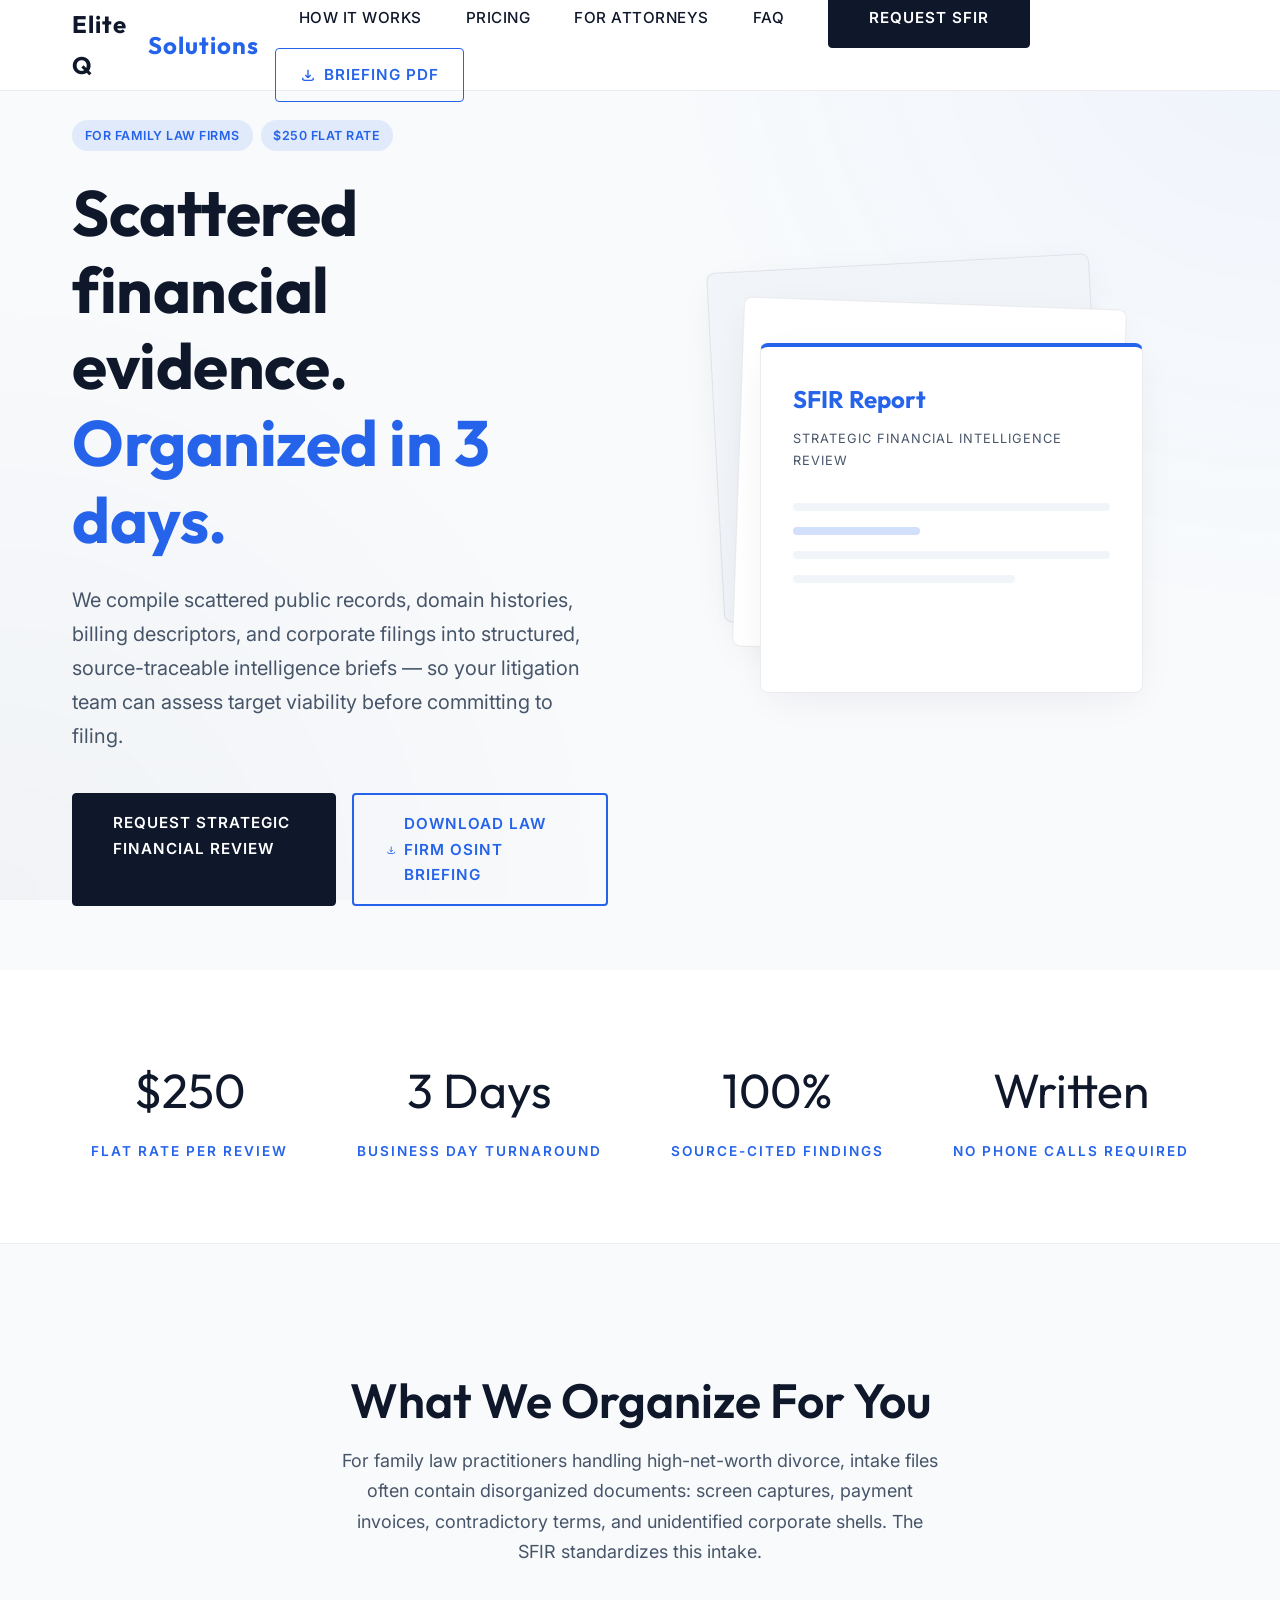
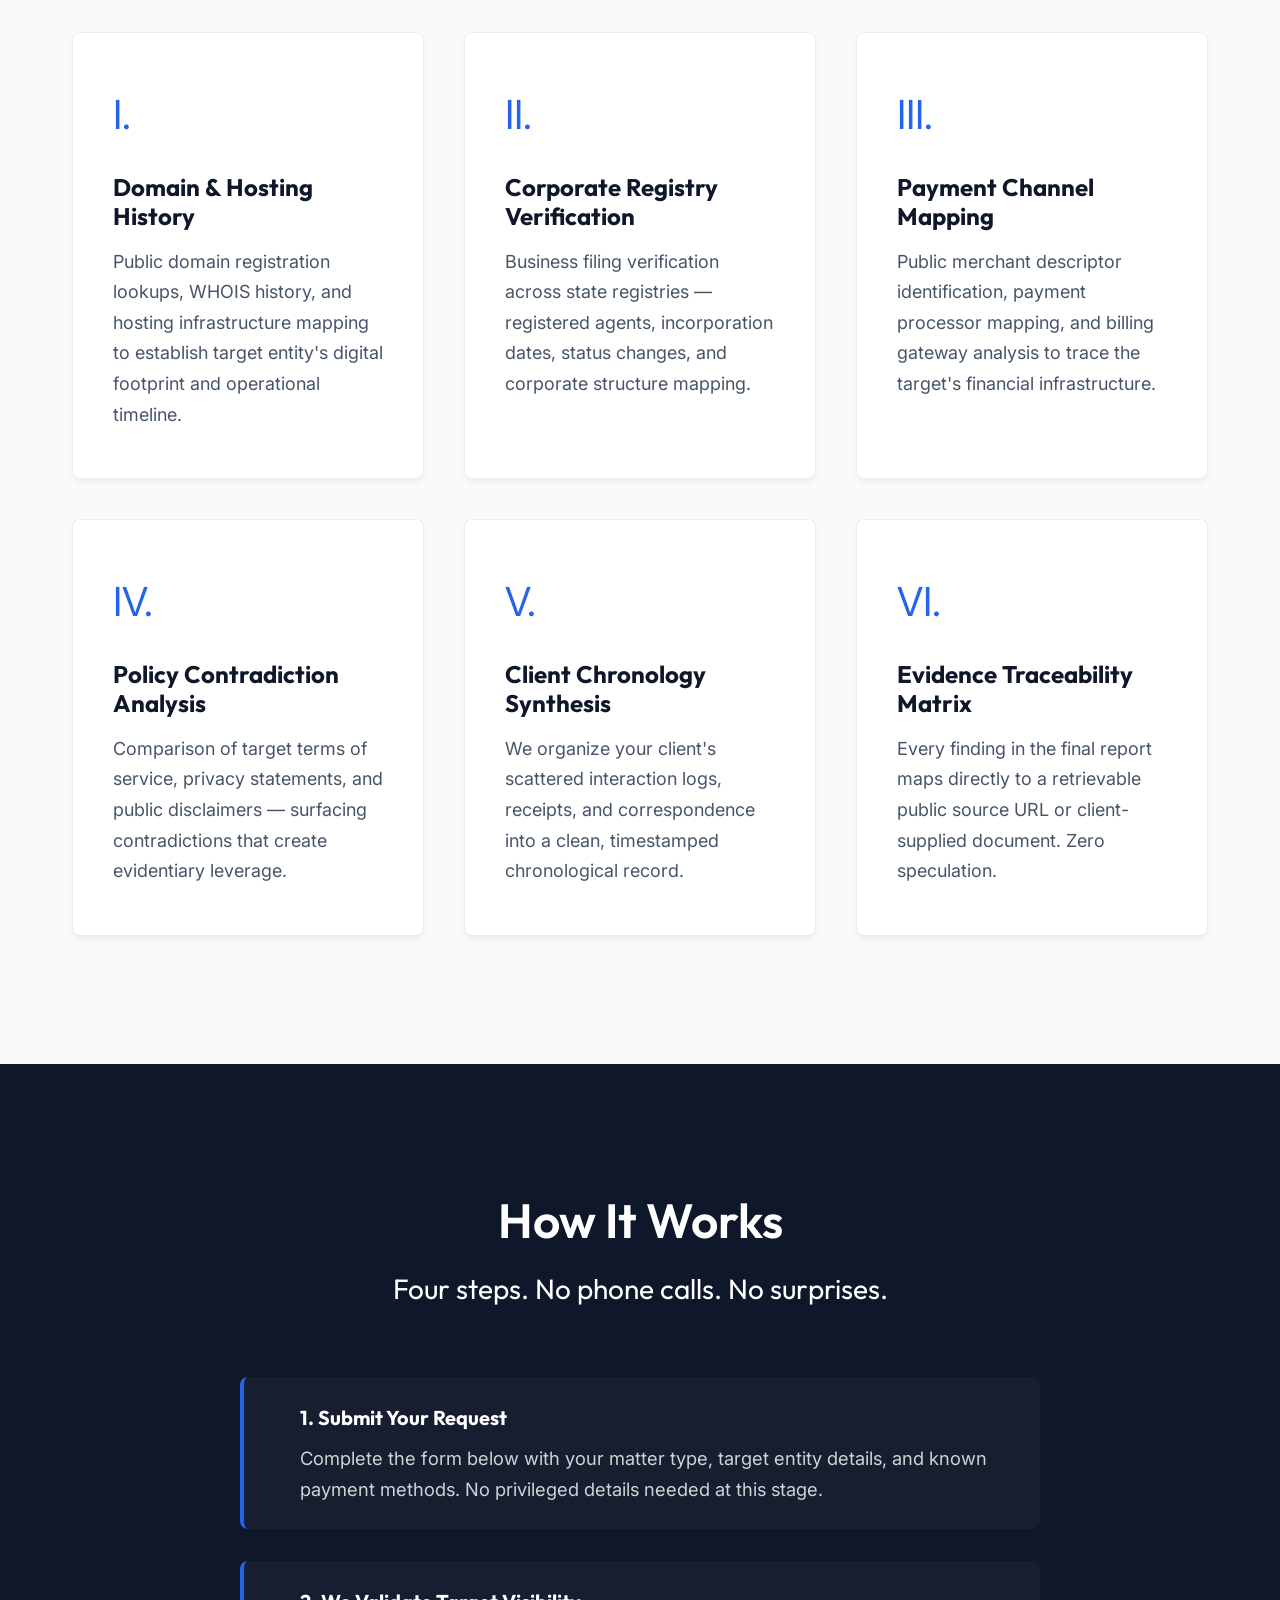
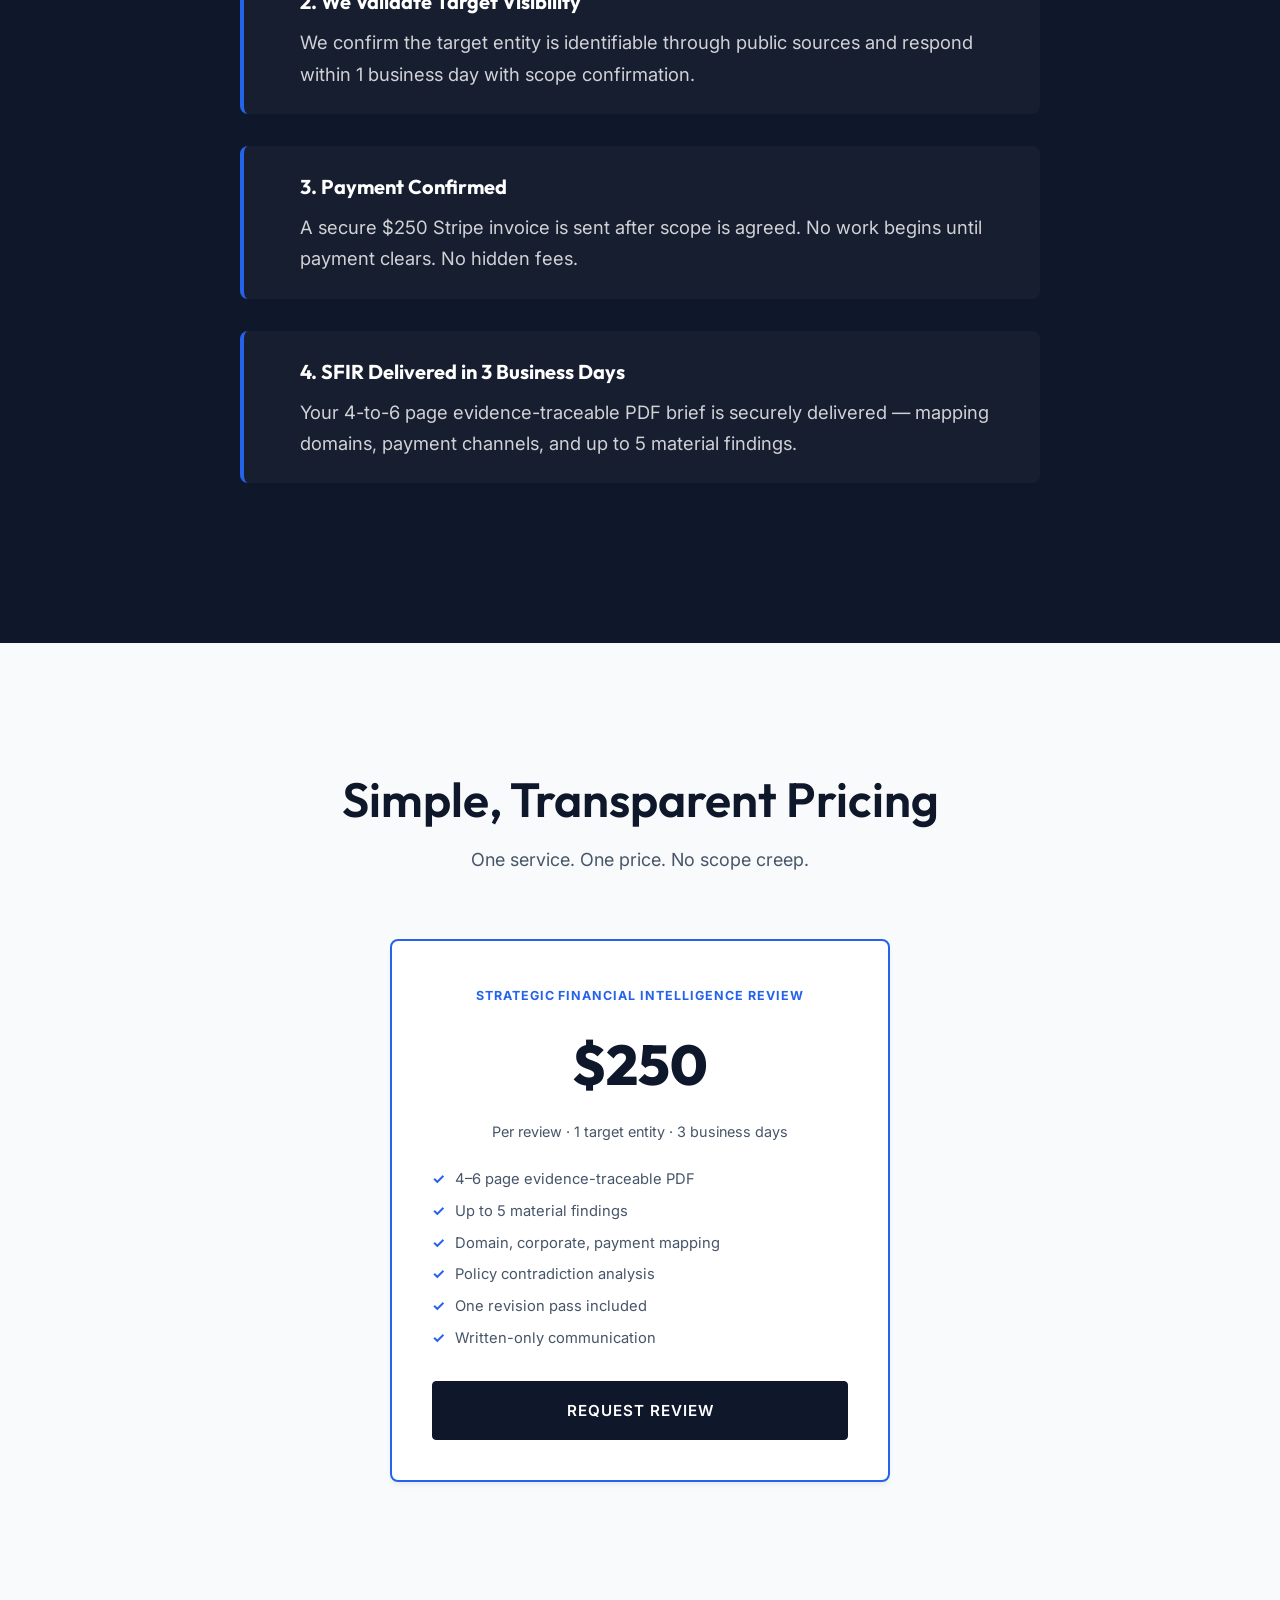
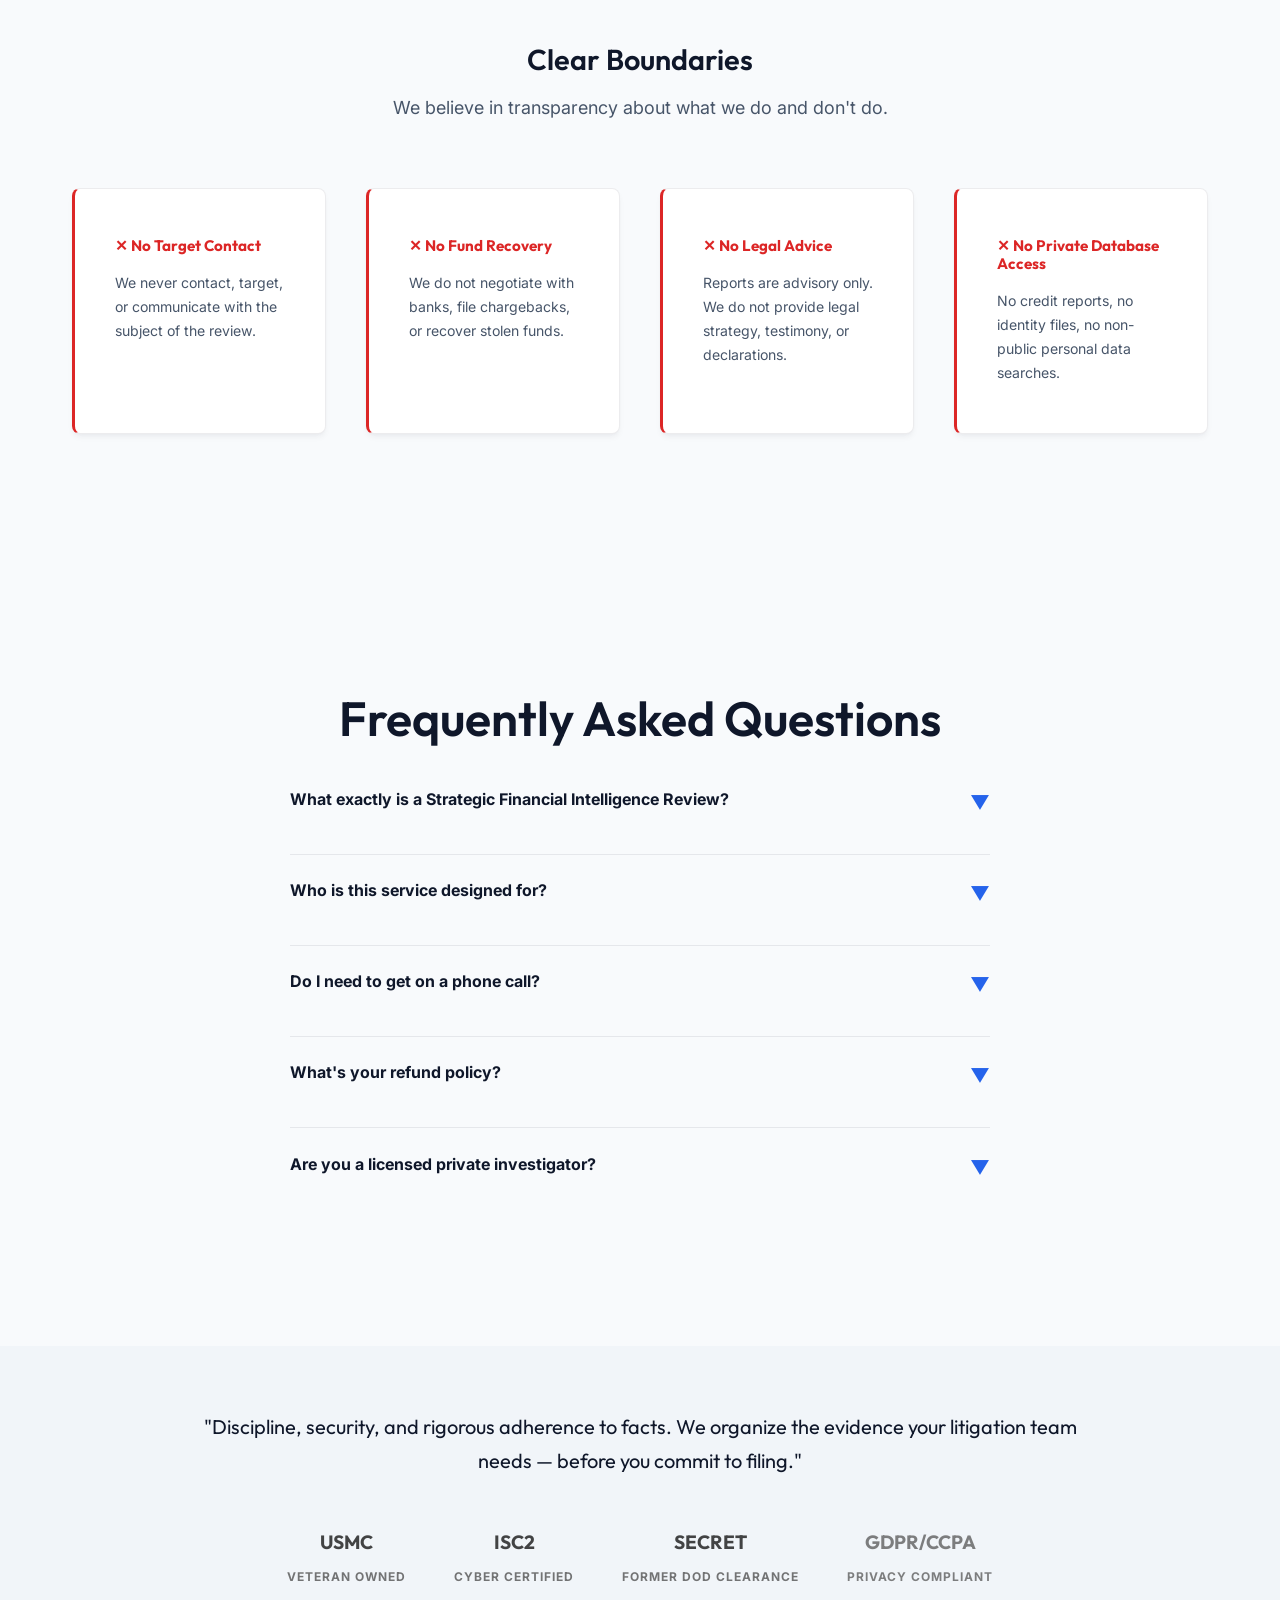
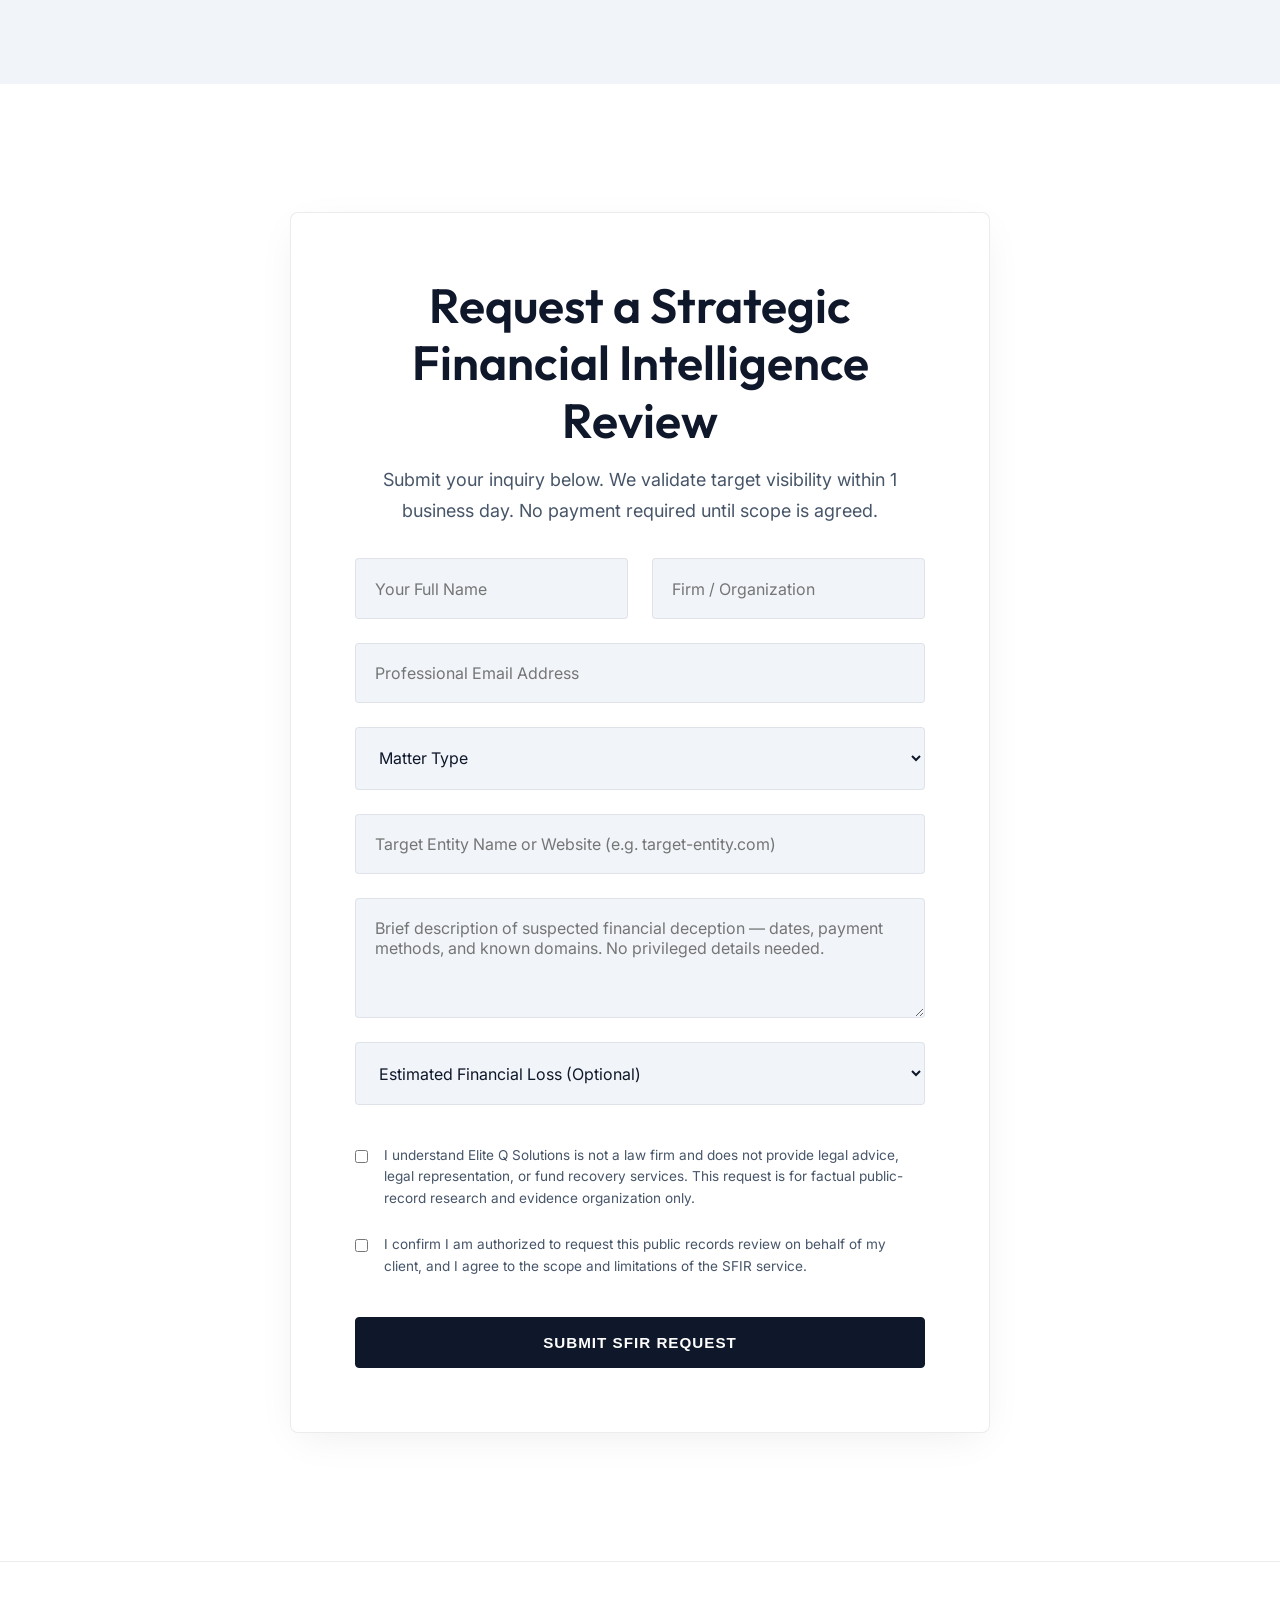
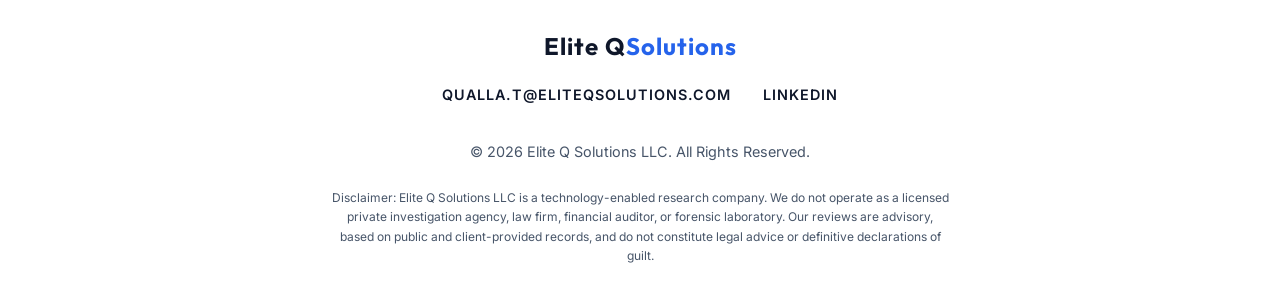
==== index.html @ 70a2f3da "Restore HTML content, embed Briefing CTAs, and update emails to qualla.t@eliteqsolutions.com" ====
<!DOCTYPE html>
<html lang="en">
<head>
    <meta charset="UTF-8">
    <meta name="viewport" content="width=device-width, initial-scale=1.0">
    <title>Elite Q Solutions | Pre-Litigation Hidden Asset & Financial Evidence Mapping</title>
    <meta name="description" content="Elite Q compiles scattered public records, domain history, billing descriptors, and representation contradictions into structured, source-traceable intelligence briefs for boutique family law firms. $250 flat rate. 3 business days.">
    
    <!-- Open Graph -->
    <meta property="og:type" content="website">
    <meta property="og:url" content="https://eliteqsolutions.com/">
    <meta property="og:title" content="Elite Q Solutions | Pre-Litigation OSINT for High-Net-Worth Divorce">
    <meta property="og:description" content="Pre-litigation open-source intelligence (OSINT) to family law firms to map digital footprints, domain networks, and public financial indicators before discovery.">
    <meta property="og:image" content="https://eliteqsolutions.com/images/EliteLogo.jpg">
    
    <link rel="preconnect" href="https://fonts.googleapis.com">
    <link href="https://fonts.googleapis.com/css2?family=Inter:wght@300;400;500;600;700&family=Outfit:wght@400;500;600;700;800&display=swap" rel="stylesheet">
    <link rel="stylesheet" href="styles.css">
</head>
<body>
    <header class="glass-nav">
        <div class="container nav-content">
            <a href="#" class="logo">
                Elite Q <span>Solutions</span>
            </a>
            <nav>
                <a href="#services">How It Works</a>
                <a href="#pricing">Pricing</a>
                <a href="attorneys.html">For Attorneys</a>
                <a href="#faq">FAQ</a>
                <a href="#contact" class="btn-primary" style="margin-left: 2.5rem;">Request SFIR</a>
                <a href="Family_Law_OSINT_Briefing.html" target="_blank" class="btn-secondary" style="margin-left: 1rem; border: 1px solid var(--accent-primary); color: var(--accent-primary); padding: 0.8rem 1.5rem; display: inline-flex; align-items: center; gap: 0.5rem;">
                    <svg width="16" height="16" fill="none" stroke="currentColor" stroke-width="2" viewBox="0 0 24 24"><path d="M4 16v1a3 3 0 003 3h10a3 3 0 003-3v-1m-4-4l-4 4m0 0l-4-4m4 4V4"></path></svg>
                    Briefing PDF
                </a>
            </nav>
        </div>
    </header>

    <main>
        <!-- Hero Section -->
        <section class="hero container">
            <div class="hero-text">
                <div style="display:flex;gap:0.5rem;margin-bottom:1.5rem;flex-wrap:wrap;">
                    <span style="background:rgba(37,99,235,0.1);color:var(--accent-primary);padding:0.3rem 0.8rem;border-radius:999px;font-size:0.78rem;font-weight:600;letter-spacing:0.04em;text-transform:uppercase;">For Family Law Firms</span>
                    <span style="background:rgba(37,99,235,0.1);color:var(--accent-primary);padding:0.3rem 0.8rem;border-radius:999px;font-size:0.78rem;font-weight:600;letter-spacing:0.04em;text-transform:uppercase;">$250 Flat Rate</span>
                </div>
                <h1>Scattered financial evidence.<br><span class="highlight">Organized in 3 days.</span></h1>
                <p>We compile scattered public records, domain histories, billing descriptors, and corporate filings into structured, source-traceable intelligence briefs — so your litigation team can assess target viability before committing to filing.</p>
                <div class="hero-actions">
                    <a href="#contact" class="btn-primary">Request Strategic Financial Review</a>
                    <a href="Family_Law_OSINT_Briefing.html" target="_blank" class="btn-secondary" style="border: 2px solid var(--accent-primary); color: var(--accent-primary); display: flex; align-items: center; justify-content: center; gap: 0.5rem; text-decoration: none; padding: 1rem 2rem; border-radius: 4px; font-weight: 600; transition: all 0.2s ease;">
                        <svg width="20" height="20" fill="none" stroke="currentColor" stroke-width="2" viewBox="0 0 24 24"><path d="M4 16v1a3 3 0 003 3h10a3 3 0 003-3v-1m-4-4l-4 4m0 0l-4-4m4 4V4"></path></svg>
                        Download Law Firm OSINT Briefing
                    </a>
                </div>
            </div>
            <div class="hero-visual">
                <div class="doc-stack">
                    <div class="doc-card doc-card-1"></div>
                    <div class="doc-card doc-card-2"></div>
                    <div class="doc-card doc-card-3">
                        <div style="margin-bottom: 2rem;">
                            <span style="font-family: var(--font-heading); font-size: 1.5rem; color: var(--accent-primary); font-weight: 700;">SFIR Report</span>
                            <span style="display: block; font-size: 0.8rem; color: var(--text-muted); text-transform: uppercase; letter-spacing: 1px; margin-top: 0.5rem;">Strategic Financial Intelligence Review</span>
                        </div>
                        <div class="doc-line"></div>
                        <div class="doc-line accent"></div>
                        <div class="doc-line"></div>
                        <div class="doc-line" style="width: 70%;"></div>
                    </div>
                </div>
            </div>
        </section>

        <!-- Stats Bar -->
        <section class="stats-bar">
            <div class="container stats-grid">
                <div class="stat-item">
                    <span class="stat-number">$250</span>
                    <span class="stat-label">Flat Rate Per Review</span>
                </div>
                <div class="stat-item">
                    <span class="stat-number">3 Days</span>
                    <span class="stat-label">Business Day Turnaround</span>
                </div>
                <div class="stat-item">
                    <span class="stat-number">100%</span>
                    <span class="stat-label">Source-Cited Findings</span>
                </div>
                <div class="stat-item">
                    <span class="stat-number">Written</span>
                    <span class="stat-label">No Phone Calls Required</span>
                </div>
            </div>
        </section>

        <!-- How It Works -->
        <section id="services" class="services container">
            <h2 class="section-title">What We Organize For You</h2>
            <p class="section-subtitle">For family law practitioners handling high-net-worth divorce, intake files often contain disorganized documents: screen captures, payment invoices, contradictory terms, and unidentified corporate shells. The SFIR standardizes this intake.</p>
            <div class="grid">
                <div class="service-card">
                    <div class="icon">I.</div>
                    <h3>Domain & Hosting History</h3>
                    <p>Public domain registration lookups, WHOIS history, and hosting infrastructure mapping to establish target entity's digital footprint and operational timeline.</p>
                </div>
                <div class="service-card">
                    <div class="icon">II.</div>
                    <h3>Corporate Registry Verification</h3>
                    <p>Business filing verification across state registries — registered agents, incorporation dates, status changes, and corporate structure mapping.</p>
                </div>
                <div class="service-card">
                    <div class="icon">III.</div>
                    <h3>Payment Channel Mapping</h3>
                    <p>Public merchant descriptor identification, payment processor mapping, and billing gateway analysis to trace the target's financial infrastructure.</p>
                </div>
                <div class="service-card">
                    <div class="icon">IV.</div>
                    <h3>Policy Contradiction Analysis</h3>
                    <p>Comparison of target terms of service, privacy statements, and public disclaimers — surfacing contradictions that create evidentiary leverage.</p>
                </div>
                <div class="service-card">
                    <div class="icon">V.</div>
                    <h3>Client Chronology Synthesis</h3>
                    <p>We organize your client's scattered interaction logs, receipts, and correspondence into a clean, timestamped chronological record.</p>
                </div>
                <div class="service-card">
                    <div class="icon">VI.</div>
                    <h3>Evidence Traceability Matrix</h3>
                    <p>Every finding in the final report maps directly to a retrievable public source URL or client-supplied document. Zero speculation.</p>
                </div>
            </div>
        </section>

        <!-- The Standard -->
        <section id="methodology" class="methodology">
            <div class="container">
                <h2 class="section-title">How It Works</h2>
                <div class="methodology-content">
                    <p class="large-text">Four steps. No phone calls. No surprises.</p>
                    <ul class="truth-list">
                        <li><strong>1. Submit Your Request</strong> Complete the form below with your matter type, target entity details, and known payment methods. No privileged details needed at this stage.</li>
                        <li><strong>2. We Validate Target Visibility</strong> We confirm the target entity is identifiable through public sources and respond within 1 business day with scope confirmation.</li>
                        <li><strong>3. Payment Confirmed</strong> A secure $250 Stripe invoice is sent after scope is agreed. No work begins until payment clears. No hidden fees.</li>
                        <li><strong>4. SFIR Delivered in 3 Business Days</strong> Your 4-to-6 page evidence-traceable PDF brief is securely delivered — mapping domains, payment channels, and up to 5 material findings.</li>
                    </ul>
                </div>
            </div>
        </section>

        <!-- Pricing -->
        <section id="pricing" class="services container">
            <h2 class="section-title">Simple, Transparent Pricing</h2>
            <p class="section-subtitle">One service. One price. No scope creep.</p>
            <div style="max-width:500px;margin:2rem auto 0;">
                <div class="service-card" style="padding:2.5rem;text-align:center;border:2px solid var(--accent-primary);">
                    <span style="font-size:0.78rem;font-weight:700;color:var(--accent-primary);text-transform:uppercase;letter-spacing:0.08em;">Strategic Financial Intelligence Review</span>
                    <div style="font-size:3.5rem;font-weight:800;color:var(--accent-secondary);margin:0.5rem 0;font-family:var(--font-heading);">$250</div>
                    <p style="font-size:0.9rem;color:var(--text-muted);margin-bottom:1.5rem;">Per review · 1 target entity · 3 business days</p>
                    <ul style="list-style:none;padding:0;text-align:left;margin-bottom:2rem;">
                        <li style="display:flex;gap:0.6rem;font-size:0.92rem;color:var(--text-muted);margin-bottom:0.6rem;line-height:1.5;"><span style="color:var(--accent-primary);font-weight:700;flex-shrink:0;">✓</span> 4–6 page evidence-traceable PDF</li>
                        <li style="display:flex;gap:0.6rem;font-size:0.92rem;color:var(--text-muted);margin-bottom:0.6rem;line-height:1.5;"><span style="color:var(--accent-primary);font-weight:700;flex-shrink:0;">✓</span> Up to 5 material findings</li>
                        <li style="display:flex;gap:0.6rem;font-size:0.92rem;color:var(--text-muted);margin-bottom:0.6rem;line-height:1.5;"><span style="color:var(--accent-primary);font-weight:700;flex-shrink:0;">✓</span> Domain, corporate, payment mapping</li>
                        <li style="display:flex;gap:0.6rem;font-size:0.92rem;color:var(--text-muted);margin-bottom:0.6rem;line-height:1.5;"><span style="color:var(--accent-primary);font-weight:700;flex-shrink:0;">✓</span> Policy contradiction analysis</li>
                        <li style="display:flex;gap:0.6rem;font-size:0.92rem;color:var(--text-muted);margin-bottom:0.6rem;line-height:1.5;"><span style="color:var(--accent-primary);font-weight:700;flex-shrink:0;">✓</span> One revision pass included</li>
                        <li style="display:flex;gap:0.6rem;font-size:0.92rem;color:var(--text-muted);margin-bottom:0.6rem;line-height:1.5;"><span style="color:var(--accent-primary);font-weight:700;flex-shrink:0;">✓</span> Written-only communication</li>
                    </ul>
                    <a href="#contact" class="btn-primary" style="display:block;text-align:center;">Request Review</a>
                </div>
            </div>
        </section>

        <!-- What We Don't Do -->
        <section class="services container" style="padding-top:2rem;">
            <h2 class="section-title" style="font-size:1.8rem;">Clear Boundaries</h2>
            <p class="section-subtitle">We believe in transparency about what we do and don't do.</p>
            <div class="grid" style="grid-template-columns: repeat(auto-fit, minmax(250px, 1fr));">
                <div class="service-card" style="border-left:3px solid var(--alert-red);">
                    <h3 style="color:var(--alert-red);font-size:0.95rem;">✕ No Target Contact</h3>
                    <p style="font-size:0.88rem;">We never contact, target, or communicate with the subject of the review.</p>
                </div>
                <div class="service-card" style="border-left:3px solid var(--alert-red);">
                    <h3 style="color:var(--alert-red);font-size:0.95rem;">✕ No Fund Recovery</h3>
                    <p style="font-size:0.88rem;">We do not negotiate with banks, file chargebacks, or recover stolen funds.</p>
                </div>
                <div class="service-card" style="border-left:3px solid var(--alert-red);">
                    <h3 style="color:var(--alert-red);font-size:0.95rem;">✕ No Legal Advice</h3>
                    <p style="font-size:0.88rem;">Reports are advisory only. We do not provide legal strategy, testimony, or declarations.</p>
                </div>
                <div class="service-card" style="border-left:3px solid var(--alert-red);">
                    <h3 style="color:var(--alert-red);font-size:0.95rem;">✕ No Private Database Access</h3>
                    <p style="font-size:0.88rem;">No credit reports, no identity files, no non-public personal data searches.</p>
                </div>
            </div>
        </section>

        <!-- FAQ -->
        <section id="faq" class="services container">
            <h2 class="section-title">Frequently Asked Questions</h2>
            <div style="max-width:700px;margin:0 auto;">
                <div class="faq-list">
                    <div class="faq-item">
                        <div class="faq-q" onclick="this.parentElement.classList.toggle('open')">
                            <span>What exactly is a Strategic Financial Intelligence Review?</span>
                            <span class="arrow">▼</span>
                        </div>
                        <div class="faq-a">A rapid, flat-rate pre-litigation evidence mapping service. We organize scattered target websites, corporate registrations, billing descriptors, and policy contradictions into a clean, source-traceable PDF brief — helping your team assess whether deeper litigation or discovery is justified.</div>
                    </div>
                    <div class="faq-item">
                        <div class="faq-q" onclick="this.parentElement.classList.toggle('open')">
                            <span>Who is this service designed for?</span>
                            <span class="arrow">▼</span>
                        </div>
                        <div class="faq-a">Boutique and solo family law firms (1–20 attorneys) handling high-net-worth divorce, hidden asset discovery, and financial deception. If your firm does high-volume intake filtering on contested divorces, this service saves you significant research hours.</div>
                    </div>
                    <div class="faq-item">
                        <div class="faq-q" onclick="this.parentElement.classList.toggle('open')">
                            <span>Do I need to get on a phone call?</span>
                            <span class="arrow">▼</span>
                        </div>
                        <div class="faq-a">No. Elite Q operates strictly via secure written channels. Onboarding, intake, scoping, and report delivery are all conducted electronically. No telephone consultation or video conference is required, protecting your team's billable hours.</div>
                    </div>
                    <div class="faq-item">
                        <div class="faq-q" onclick="this.parentElement.classList.toggle('open')">
                            <span>What's your refund policy?</span>
                            <span class="arrow">▼</span>
                        </div>
                        <div class="faq-a">Full refund if we decline the engagement before research begins. Full refund if the subject cannot be reliably identified. Full or proportionate refund if we cannot deliver the agreed scope. No refund after research begins when scope is completed. Client dissatisfaction alone does not create a refund when defined work was delivered.</div>
                    </div>
                    <div class="faq-item">
                        <div class="faq-q" onclick="this.parentElement.classList.toggle('open')">
                            <span>Are you a licensed private investigator?</span>
                            <span class="arrow">▼</span>
                        </div>
                        <div class="faq-a">No. Elite Q Solutions LLC is a technology-enabled research company. We do not operate as a licensed private investigation agency, law firm, financial auditor, or forensic laboratory. Our reviews are advisory, based on public and client-provided records, and do not constitute legal advice or definitive declarations.</div>
                    </div>
                </div>
            </div>
        </section>

        <!-- About / Accreditations -->
        <section id="about" class="about">
            <div class="about-card">
                <p>"Discipline, security, and rigorous adherence to facts. We organize the evidence your litigation team needs — before you commit to filing."</p>
                <div class="badges">
                    <div class="badge-item">
                        USMC
                        <span>Veteran Owned</span>
                    </div>
                    <div class="badge-item">
                        ISC2
                        <span>Cyber Certified</span>
                    </div>
                    <div class="badge-item">
                        SECRET
                        <span>Former DOD Clearance</span>
                    </div>
                    <div class="badge-item" style="border-color: var(--accent-primary); color: var(--accent-primary);">
                        GDPR/CCPA
                        <span style="color: var(--accent-primary);">Privacy Compliant</span>
                    </div>
                </div>
            </div>
        </section>

        <!-- SFIR Inquiry Form -->
        <section id="contact" class="cta-section">
            <div class="cta-card">
                <h2>Request a Strategic Financial Intelligence Review</h2>
                <p style="margin-bottom: 2rem;">Submit your inquiry below. We validate target visibility within 1 business day. No payment required until scope is agreed.</p>
                
                <form class="contact-form" id="sfir-inquiry-form" action="https://formspree.io/f/mwvdvljg" method="POST">
                    <input type="hidden" name="_subject" value="[Elite Q] New SFIR Review Request">
                    <input type="hidden" name="_replyto" value="">
                    <input type="hidden" name="_next" value="suppress">

                    <div style="display:grid;grid-template-columns:1fr 1fr;gap:1.5rem;">
                        <input type="text" id="inq-name" name="full_name" placeholder="Your Full Name" required autocomplete="name">
                        <input type="text" id="inq-firm" name="firm" placeholder="Firm / Organization" autocomplete="organization">
                    </div>

                    <input type="email" id="inq-email" name="email" placeholder="Professional Email Address" required autocomplete="email">

                    <select id="inq-matter" name="matter_type" style="width:100%;padding:1.2rem;background:var(--bg-alt);border:1px solid var(--glass-border);border-radius:4px;color:var(--text-main);font-family:var(--font-body);font-size:1rem;">
                        <option value="" disabled selected>Matter Type</option>
                        <option value="hidden_assets">Hidden Assets / Shell Companies</option>
                        <option value="crypto_divorce">Cryptocurrency Discovery in Divorce</option>
                        <option value="lifestyle_discrepancy">Lifestyle Discrepancy / Undeclared Income</option>
                        <option value="corporate_veil">Piercing the Corporate Veil (Family Biz)</option>
                        <option value="fraudulent_transfer">Fraudulent Transfers / Dissipation</option>
                        <option value="other">Other Family Law Matter</option>
                    </select>

                    <input type="text" id="inq-target" name="target_entity" placeholder="Target Entity Name or Website (e.g. target-entity.com)" required>

                    <textarea id="inq-description" name="description" placeholder="Brief description of suspected financial deception — dates, payment methods, and known domains. No privileged details needed." rows="4" required></textarea>

                    <select id="inq-loss" name="estimated_loss" style="width:100%;padding:1.2rem;background:var(--bg-alt);border:1px solid var(--glass-border);border-radius:4px;color:var(--text-main);font-family:var(--font-body);font-size:1rem;">
                        <option value="" disabled selected>Estimated Financial Loss (Optional)</option>
                        <option value="under_1k">Under $1,000</option>
                        <option value="1k_5k">$1,000 – $5,000</option>
                        <option value="5k_25k">$5,000 – $25,000</option>
                        <option value="25k_100k">$25,000 – $100,000</option>
                        <option value="over_100k">Over $100,000</option>
                        <option value="undetermined">Undetermined</option>
                    </select>

                    <label style="display:flex;gap:1rem;align-items:flex-start;text-align:left;cursor:pointer; margin-top: 1rem;">
                        <input type="checkbox" id="inq-disclaimer" name="disclaimer_acknowledged" required style="width:auto;margin-top:5px;flex-shrink:0;">
                        <span style="font-size:0.85rem;color:var(--text-muted);line-height:1.6;">I understand Elite Q Solutions is not a law firm and does not provide legal advice, legal representation, or fund recovery services. This request is for factual public-record research and evidence organization only.</span>
                    </label>

                    <label style="display:flex;gap:1rem;align-items:flex-start;text-align:left;cursor:pointer;">
                        <input type="checkbox" id="inq-authority" name="authority_confirmed" required style="width:auto;margin-top:5px;flex-shrink:0;">
                        <span style="font-size:0.85rem;color:var(--text-muted);line-height:1.6;">I confirm I am authorized to request this public records review on behalf of my client, and I agree to the scope and limitations of the SFIR service.</span>
                    </label>

                    <button type="submit" class="btn-primary w-100" id="inq-submit" style="margin-top: 1rem;">Submit SFIR Request</button>

                    <p class="disclaimer" id="inq-error-msg" style="display:none;color:var(--alert-red);">Something went wrong. Please email us directly at qualla.t@eliteqsolutions.com.</p>
                </form>

                <div id="inq-confirmation" style="display:none;padding:2rem;text-align:center;">
                    <h3 style="margin-bottom:1rem;">Thank you.</h3>
                    <p style="color:var(--text-muted);line-height:1.8;">Your SFIR request has been securely received. We validate target visibility and respond within 1 business day.</p>
                </div>
            </div>
        </section>
    </main>

    <footer>
        <div class="container footer-content">
            <div class="logo" style="justify-content: center; margin-bottom: 1rem;">
                Elite Q <span>Solutions</span>
            </div>
            <div class="social-links">
                <a href="mailto:qualla.t@eliteqsolutions.com">qualla.t@eliteqsolutions.com</a>
                <a href="https://linkedin.com/in/qualla-t" target="_blank" rel="noopener">LinkedIn</a>
            </div>
            <p>&copy; 2026 Elite Q Solutions LLC. All Rights Reserved.</p>
            <p style="font-size:0.75rem;color:var(--text-muted);margin-top:1.5rem;max-width:620px;margin-left:auto;margin-right:auto;line-height:1.6;">
                Disclaimer: Elite Q Solutions LLC is a technology-enabled research company. We do not operate as a licensed private investigation agency, law firm, financial auditor, or forensic laboratory. Our reviews are advisory, based on public and client-provided records, and do not constitute legal advice or definitive declarations of guilt.
            </p>
        </div>
    </footer>

    <script>
    (function () {
        var form = document.getElementById('sfir-inquiry-form');
        var confirmation = document.getElementById('inq-confirmation');
        var submitBtn = document.getElementById('inq-submit');
        var errorMsg = document.getElementById('inq-error-msg');

        if (!form) return;

        var emailInput = document.getElementById('inq-email');
        var replyToInput = form.querySelector('input[name="_replyto"]');
        if (emailInput && replyToInput) {
            emailInput.addEventListener('input', function () {
                replyToInput.value = emailInput.value;
            });
        }

        form.addEventListener('submit', function (e) {
            e.preventDefault();
            submitBtn.textContent = 'Sending…';
            submitBtn.disabled = true;
            if (errorMsg) errorMsg.style.display = 'none';

            var data = new FormData(form);
            fetch(form.action, {
                method: 'POST',
                body: data,
                headers: { 'Accept': 'application/json' }
            })
            .then(function (response) {
                if (response.ok) {
                    form.style.display = 'none';
                    if (confirmation) { confirmation.style.display = 'block'; }
                } else {
                    throw new Error('Submission error');
                }
            })
            .catch(function (err) {
                submitBtn.textContent = 'Submit SFIR Request';
                submitBtn.disabled = false;
                if (errorMsg) errorMsg.style.display = 'block';
            });
        });

        // FAQ toggle
        document.querySelectorAll('.faq-q').forEach(function(q) {
            q.style.cursor = 'pointer';
        });

        // Select styling
        document.querySelectorAll('select').forEach(function (sel) {
            sel.addEventListener('focus', function () { this.style.borderColor = 'var(--accent-primary)'; });
            sel.addEventListener('blur', function () { this.style.borderColor = 'var(--glass-border)'; });
        });
    }());
    </script>

    <style>
    /* FAQ Styles */
    .faq-list { max-width: 700px; margin: 0 auto; }
    .faq-item { border-bottom: 1px solid var(--glass-border); padding: 1.4rem 0; }
    .faq-item:last-child { border-bottom: none; }
    .faq-q { font-size: 1rem; font-weight: 700; color: var(--accent-secondary); cursor: pointer; display: flex; justify-content: space-between; align-items: flex-start; gap: 1rem; }
    .faq-q .arrow { color: var(--accent-primary); font-size: 1.2rem; flex-shrink: 0; transition: transform 0.25s; }
    .faq-a { font-size: 0.92rem; color: var(--text-muted); line-height: 1.7; margin-top: 0.8rem; max-height: 0; overflow: hidden; transition: max-height 0.35s ease, opacity 0.25s ease; opacity: 0; }
    .faq-item.open .faq-a { max-height: 400px; opacity: 1; }
    .faq-item.open .arrow { transform: rotate(180deg); }
    </style>
</body>
</html>
---- styles.css ----
@import url('https://fonts.googleapis.com/css2?family=Inter:wght@300;400;500;600;700&family=Outfit:wght@400;500;600;700;800&display=swap');

/* =========================================
   Elite Q Solutions - Sleek Modern Design
   ========================================= */

:root {
    /* Color Palette - Modern Professional */
    --bg-base: #f8fafc;
    --bg-surface: #ffffff;
    --bg-alt: #f1f5f9;
    
    --text-main: #0f172a;
    --text-muted: #475569;
    
    --accent-primary: #2563eb; /* Royal Blue */
    --accent-secondary: #0f172a; /* Deep Slate */
    --alert-red: #dc2626;
    
    /* Shadows & Borders */
    --glass-border: rgba(15, 23, 42, 0.08);
    --soft-shadow: 0 10px 40px -10px rgba(15, 23, 42, 0.08);
    --card-shadow: 0 4px 6px -1px rgba(15, 23, 42, 0.05), 0 2px 4px -1px rgba(15, 23, 42, 0.03);
    
    /* Typography */
    --font-heading: 'Outfit', sans-serif;
    --font-body: 'Inter', sans-serif;
}

* {
    margin: 0;
    padding: 0;
    box-sizing: border-box;
}

body {
    background-color: var(--bg-base);
    color: var(--text-main);
    font-family: var(--font-body);
    line-height: 1.7;
    overflow-x: hidden;
    -webkit-font-smoothing: antialiased;
}

/* Background Effects - Sleek abstract */
body::before {
    content: '';
    position: fixed;
    top: 0; left: 0; right: 0; bottom: 0;
    background: radial-gradient(circle at top right, rgba(37, 99, 235, 0.04), transparent 40%),
                radial-gradient(circle at bottom left, rgba(15, 23, 42, 0.03), transparent 40%);
    z-index: -2;
    pointer-events: none;
}

/* Typography & Layout */
.container {
    max-width: 1200px;
    margin: 0 auto;
    padding: 0 2rem;
}

h1, h2, h3, h4 {
    font-family: var(--font-heading);
    line-height: 1.2;
    color: var(--accent-secondary);
}

h1 {
    font-size: clamp(2.5rem, 5vw, 4.5rem);
    font-weight: 700;
    letter-spacing: -0.5px;
    margin-bottom: 1.5rem;
}

h2 {
    font-size: clamp(2rem, 4vw, 3rem);
    font-weight: 600;
    margin-bottom: 1.5rem;
}

p {
    font-size: 1.125rem;
    color: var(--text-muted);
}

.highlight {
    color: var(--accent-primary);
}

/* Navigation */
.glass-nav {
    position: fixed;
    top: 0; left: 0; right: 0;
    background: rgba(255, 255, 255, 0.95);
    backdrop-filter: blur(8px);
    -webkit-backdrop-filter: blur(8px);
    border-bottom: 1px solid var(--glass-border);
    z-index: 1000;
    transition: all 0.3s ease;
}

.nav-content {
    display: flex;
    justify-content: space-between;
    align-items: center;
    height: 90px;
}

.logo {
    display: flex;
    align-items: center;
    text-decoration: none;
    font-family: var(--font-heading);
    font-size: 1.5rem;
    font-weight: 700;
    color: var(--accent-secondary);
    letter-spacing: 1px;
}

.logo span {
    color: var(--accent-primary);
}

nav a {
    color: var(--text-main);
    text-decoration: none;
    margin-left: 2.5rem;
    font-size: 0.95rem;
    font-weight: 500;
    letter-spacing: 0.5px;
    transition: color 0.3s ease;
    text-transform: uppercase;
}

nav a:hover {
    color: var(--accent-primary);
}

/* Buttons */
.btn-primary, .btn-secondary {
    display: inline-block;
    padding: 1rem 2.5rem;
    border-radius: 4px;
    font-weight: 600;
    font-size: 0.95rem;
    text-transform: uppercase;
    letter-spacing: 1px;
    text-decoration: none;
    transition: all 0.4s ease;
    cursor: pointer;
    border: none;
}

.btn-primary {
    background: var(--accent-secondary);
    color: #ffffff;
    border: 1px solid var(--accent-secondary);
}

.btn-primary:hover {
    background: var(--accent-primary);
    border-color: var(--accent-primary);
    transform: translateY(-2px);
    box-shadow: 0 10px 20px rgba(37, 99, 235, 0.2);
}

.btn-secondary {
    background: transparent;
    color: var(--accent-secondary);
    border: 1px solid var(--accent-secondary);
}

.btn-secondary:hover {
    background: var(--bg-alt);
}

.w-100 {
    width: 100%;
}

/* Hero Section */
.hero {
    min-height: 100vh;
    display: flex;
    align-items: center;
    gap: 4rem;
    padding-top: 120px;
    padding-bottom: 4rem;
}

.hero-text {
    flex: 1;
}

.hero-text p {
    font-size: 1.25rem;
    margin-bottom: 2.5rem;
    max-width: 550px;
}

.hero-actions {
    display: flex;
    gap: 1rem;
}

/* Hero Visual replacement - Clean Abstract Stack */
.hero-visual {
    flex: 1;
    position: relative;
    display: flex;
    justify-content: center;
    align-items: center;
}

.doc-stack {
    position: relative;
    width: 100%;
    max-width: 450px;
    height: 500px;
}

.doc-card {
    position: absolute;
    width: 85%;
    height: 350px;
    background: #fff;
    border: 1px solid var(--glass-border);
    border-radius: 8px;
    box-shadow: var(--soft-shadow);
    padding: 2rem;
    transition: transform 0.8s cubic-bezier(0.16, 1, 0.3, 1);
}

.doc-card-1 {
    top: 0; left: 0;
    transform: rotate(-3deg);
    z-index: 1;
    background: var(--bg-alt);
}

.doc-card-2 {
    top: 40px; left: 5%;
    transform: rotate(2deg);
    z-index: 2;
}

.doc-card-3 {
    top: 80px; left: 10%;
    z-index: 3;
    border-top: 4px solid var(--accent-primary);
}

.doc-line {
    height: 8px;
    background: var(--bg-alt);
    border-radius: 4px;
    margin-bottom: 1rem;
}

.doc-line.accent {
    background: rgba(37, 99, 235, 0.2);
    width: 40%;
}

/* About / Accreditations */
.about {
    padding: 4rem 2rem 6rem;
    background: var(--bg-alt);
}

.about-card {
    max-width: 900px;
    margin: 0 auto;
    text-align: center;
}

.about-card p {
    font-size: 1.25rem;
    color: var(--accent-secondary);
    margin-bottom: 3rem;
    font-family: var(--font-heading);
}

.badges {
    display: flex;
    justify-content: center;
    align-items: center;
    gap: 3rem;
    flex-wrap: wrap;
    opacity: 0.8;
    filter: grayscale(100%);
    transition: filter 0.5s ease;
}

.badges:hover {
    filter: grayscale(0%);
}

.badge-item {
    font-family: var(--font-heading);
    font-size: 1.2rem;
    color: var(--accent-secondary);
    font-weight: 700;
    display: flex;
    flex-direction: column;
    align-items: center;
    gap: 0.5rem;
}

.badge-item span {
    font-family: var(--font-body);
    font-size: 0.75rem;
    text-transform: uppercase;
    letter-spacing: 1px;
    color: var(--text-muted);
}

/* Services / Features */
.services {
    padding: 8rem 2rem;
}

.section-title {
    font-size: 3rem;
    margin-bottom: 1rem;
    text-align: center;
}

.section-subtitle {
    text-align: center;
    max-width: 600px;
    margin: 0 auto 4rem;
}

.grid {
    display: grid;
    grid-template-columns: repeat(auto-fit, minmax(320px, 1fr));
    gap: 2.5rem;
}

.service-card {
    background: var(--bg-surface);
    padding: 3rem 2.5rem;
    border-radius: 8px;
    border: 1px solid var(--glass-border);
    box-shadow: var(--card-shadow);
    transition: all 0.4s ease;
}

.service-card:hover {
    transform: translateY(-8px);
    box-shadow: var(--soft-shadow);
    border-top: 3px solid var(--accent-primary);
}

.icon {
    font-size: 2.5rem;
    margin-bottom: 1.5rem;
    color: var(--accent-primary);
}

.service-card h3 {
    margin-bottom: 1rem;
    font-size: 1.5rem;
}

/* Methodology */
.methodology {
    padding: 8rem 0;
    background: var(--accent-secondary);
    color: #fff;
}

.methodology h2, .methodology h3, .methodology .large-text {
    color: #fff;
}

.methodology-content {
    max-width: 800px;
    margin: 0 auto;
}

.large-text {
    font-size: 1.75rem;
    text-align: center;
    margin-bottom: 4rem;
    font-family: var(--font-heading);
}

.truth-list {
    list-style: none;
}

.truth-list li {
    margin-bottom: 2rem;
    padding-left: 3rem;
    position: relative;
    font-size: 1.15rem;
    color: rgba(255,255,255,0.8);
    background: rgba(255,255,255,0.03);
    padding: 1.5rem 1.5rem 1.5rem 3.5rem;
    border-radius: 8px;
    border-left: 4px solid var(--accent-primary);
}

.truth-list li::before {
    content: '';
}

.truth-list li strong {
    color: #fff;
    display: block;
    margin-bottom: 0.5rem;
    font-family: var(--font-heading);
    font-size: 1.25rem;
}

/* Credibility Stats Bar */
.stats-bar {
    padding: 5rem 0;
    background: var(--bg-surface);
    border-bottom: 1px solid var(--glass-border);
}

.stats-grid {
    display: flex;
    justify-content: space-around;
    flex-wrap: wrap;
    gap: 2rem;
}

.stat-item {
    text-align: center;
}

.stat-number {
    display: block;
    font-family: var(--font-heading);
    font-size: 3rem;
    color: var(--accent-secondary);
    margin-bottom: 0.5rem;
}

.stat-label {
    display: block;
    font-size: 0.85rem;
    color: var(--accent-primary);
    text-transform: uppercase;
    letter-spacing: 2px;
    font-weight: 600;
}

/* Insights / Articles */
.insights {
    padding: 8rem 2rem;
    background: var(--bg-alt);
}

.article-card {
    background: #fff;
    border-radius: 8px;
    overflow: hidden;
    box-shadow: var(--card-shadow);
    transition: all 0.3s ease;
}

.article-card:hover {
    box-shadow: var(--soft-shadow);
    transform: translateY(-5px);
}

.article-img {
    height: 200px;
    background: var(--accent-secondary);
    display: flex;
    align-items: center;
    justify-content: center;
    color: var(--accent-primary);
    font-family: var(--font-heading);
    font-size: 1.5rem;
}

.article-content {
    padding: 2rem;
}

.article-meta {
    font-size: 0.8rem;
    color: var(--accent-primary);
    text-transform: uppercase;
    letter-spacing: 1px;
    margin-bottom: 1rem;
    font-weight: 600;
}

.article-title {
    font-size: 1.3rem;
    margin-bottom: 1rem;
}

.article-link {
    color: var(--accent-secondary);
    font-weight: 600;
    text-decoration: none;
    font-size: 0.9rem;
    text-transform: uppercase;
    letter-spacing: 1px;
    display: inline-block;
    margin-top: 1rem;
    border-bottom: 1px solid var(--accent-primary);
}

/* CTA & Contact */
.cta-section {
    padding: 8rem 2rem;
    display: flex;
    justify-content: center;
    background: var(--bg-surface);
}

.cta-card {
    padding: 4rem;
    width: 100%;
    max-width: 700px;
    text-align: center;
    background: #fff;
    border: 1px solid var(--glass-border);
    border-radius: 8px;
    box-shadow: var(--soft-shadow);
}

.cta-card h2 {
    margin-bottom: 1rem;
}

.contact-form {
    display: flex;
    flex-direction: column;
    gap: 1.5rem;
    margin-top: 2rem;
}

input, textarea {
    width: 100%;
    padding: 1.2rem;
    background: var(--bg-alt);
    border: 1px solid var(--glass-border);
    border-radius: 4px;
    color: var(--text-main);
    font-family: var(--font-body);
    transition: all 0.3s ease;
    font-size: 1rem;
}

input:focus, textarea:focus {
    outline: none;
    border-color: var(--accent-primary);
    background: #fff;
    box-shadow: 0 0 0 3px rgba(37, 99, 235, 0.1);
}

.disclaimer {
    margin-top: 1.5rem;
    font-size: 0.85rem;
    color: var(--text-muted);
}

/* Footer */
footer {
    padding: 4rem 2rem 2rem;
    text-align: center;
    border-top: 1px solid var(--glass-border);
    background: var(--bg-surface);
}

.social-links {
    display: flex;
    justify-content: center;
    gap: 2rem;
    margin-bottom: 2rem;
}

.social-links a {
    color: var(--accent-secondary);
    text-decoration: none;
    font-size: 0.9rem;
    font-weight: 600;
    text-transform: uppercase;
    letter-spacing: 1px;
    transition: color 0.3s ease;
}

.social-links a:hover {
    color: var(--accent-primary);
}

footer p {
    color: var(--text-muted);
    font-size: 0.9rem;
}

/* Responsive */
@media (max-width: 768px) {
    .hero {
        flex-direction: column;
        text-align: center;
        padding-top: 140px;
    }
    
    .hero-actions {
        justify-content: center;
    }
    
    .doc-stack {
        display: none; /* Hide visual on mobile for clean text */
    }
    
    nav {
        display: none;
    }
    
    .cta-card {
        padding: 2rem;
    }

    .stats-grid {
        flex-direction: column;
        gap: 2.5rem;
    }
}
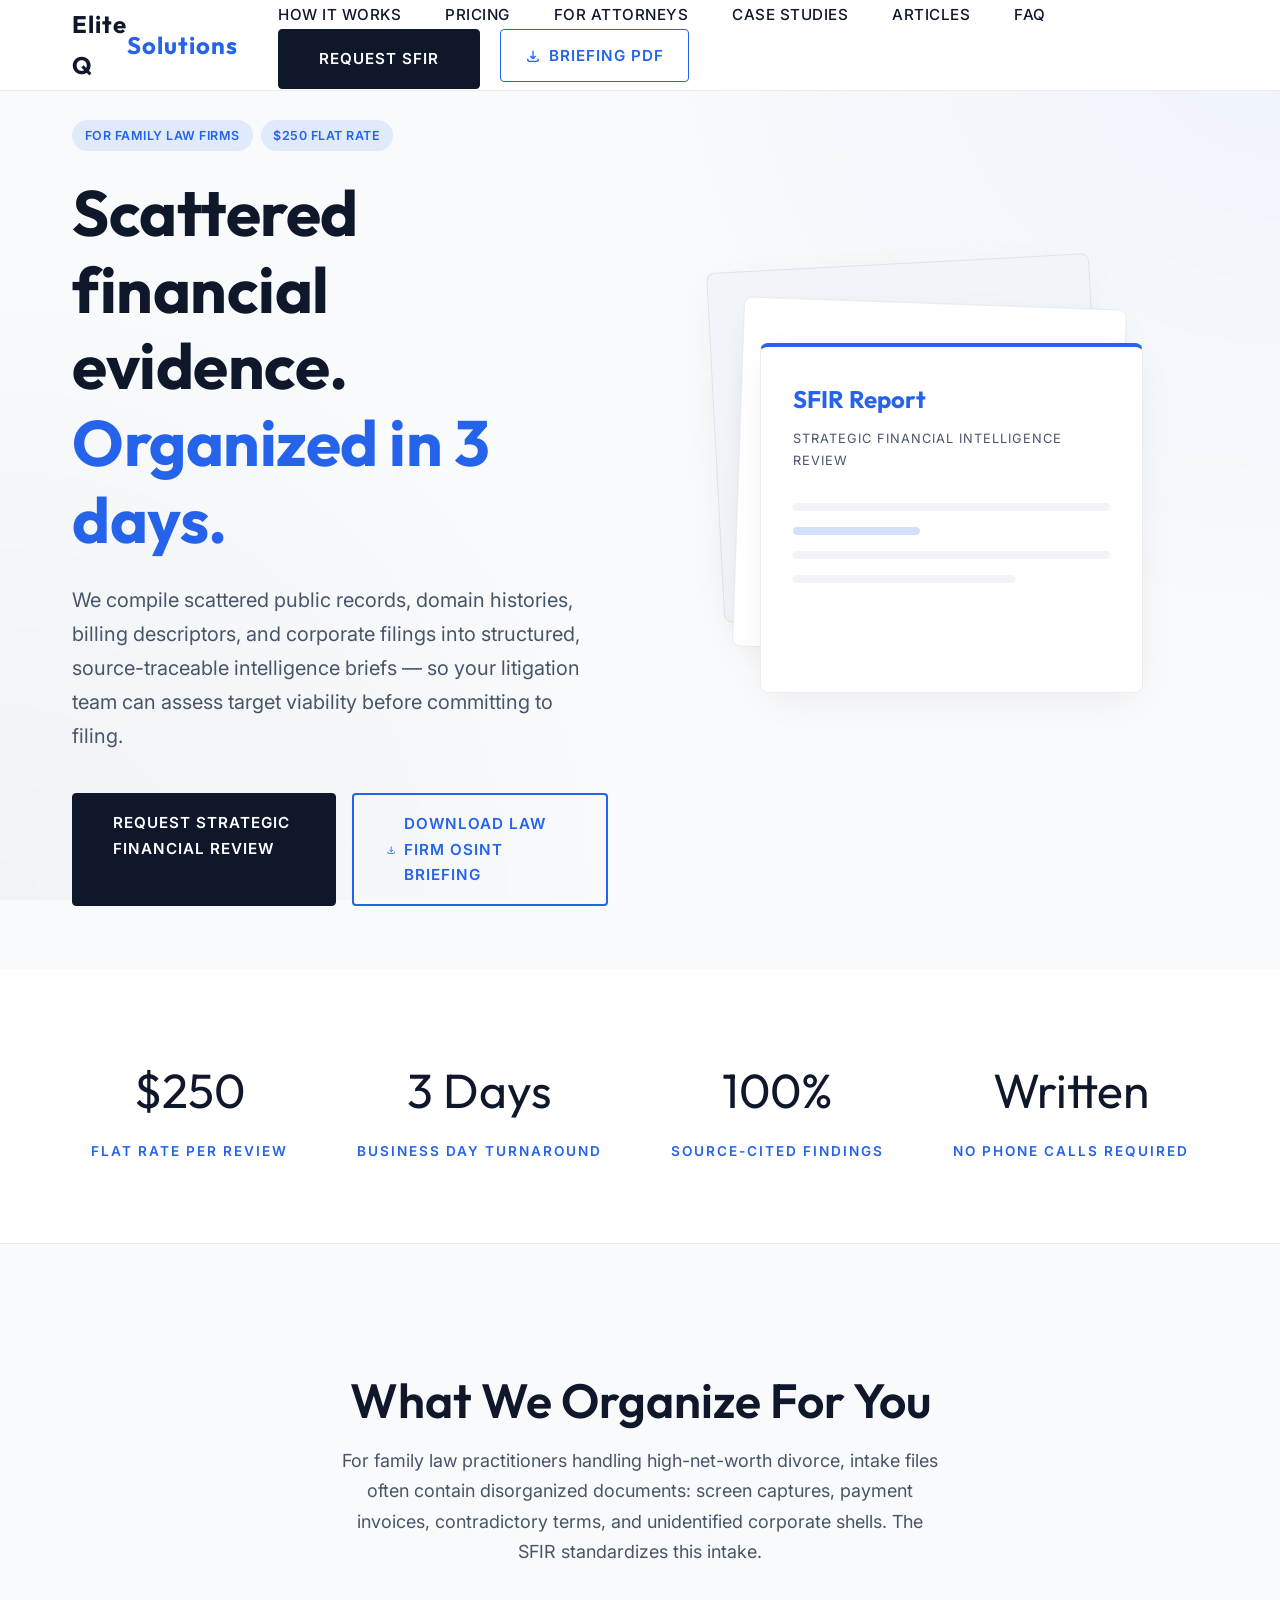
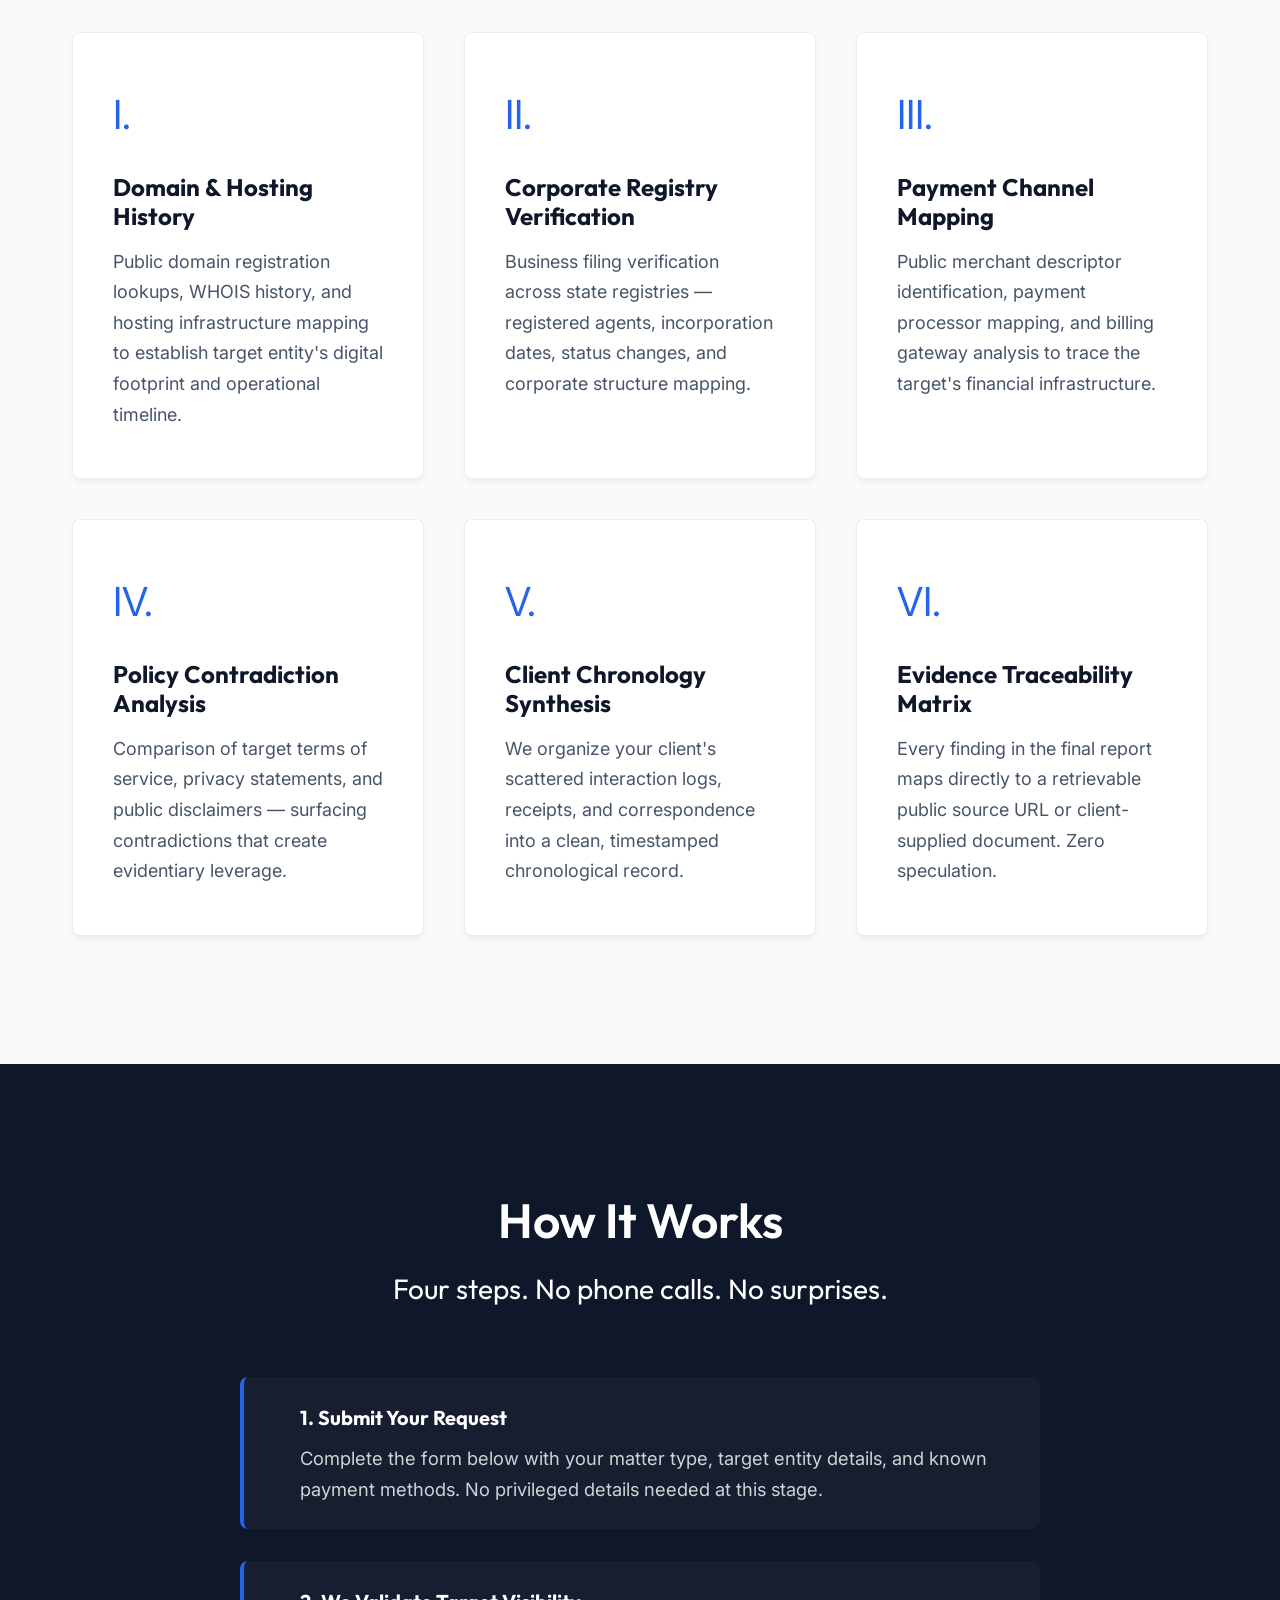
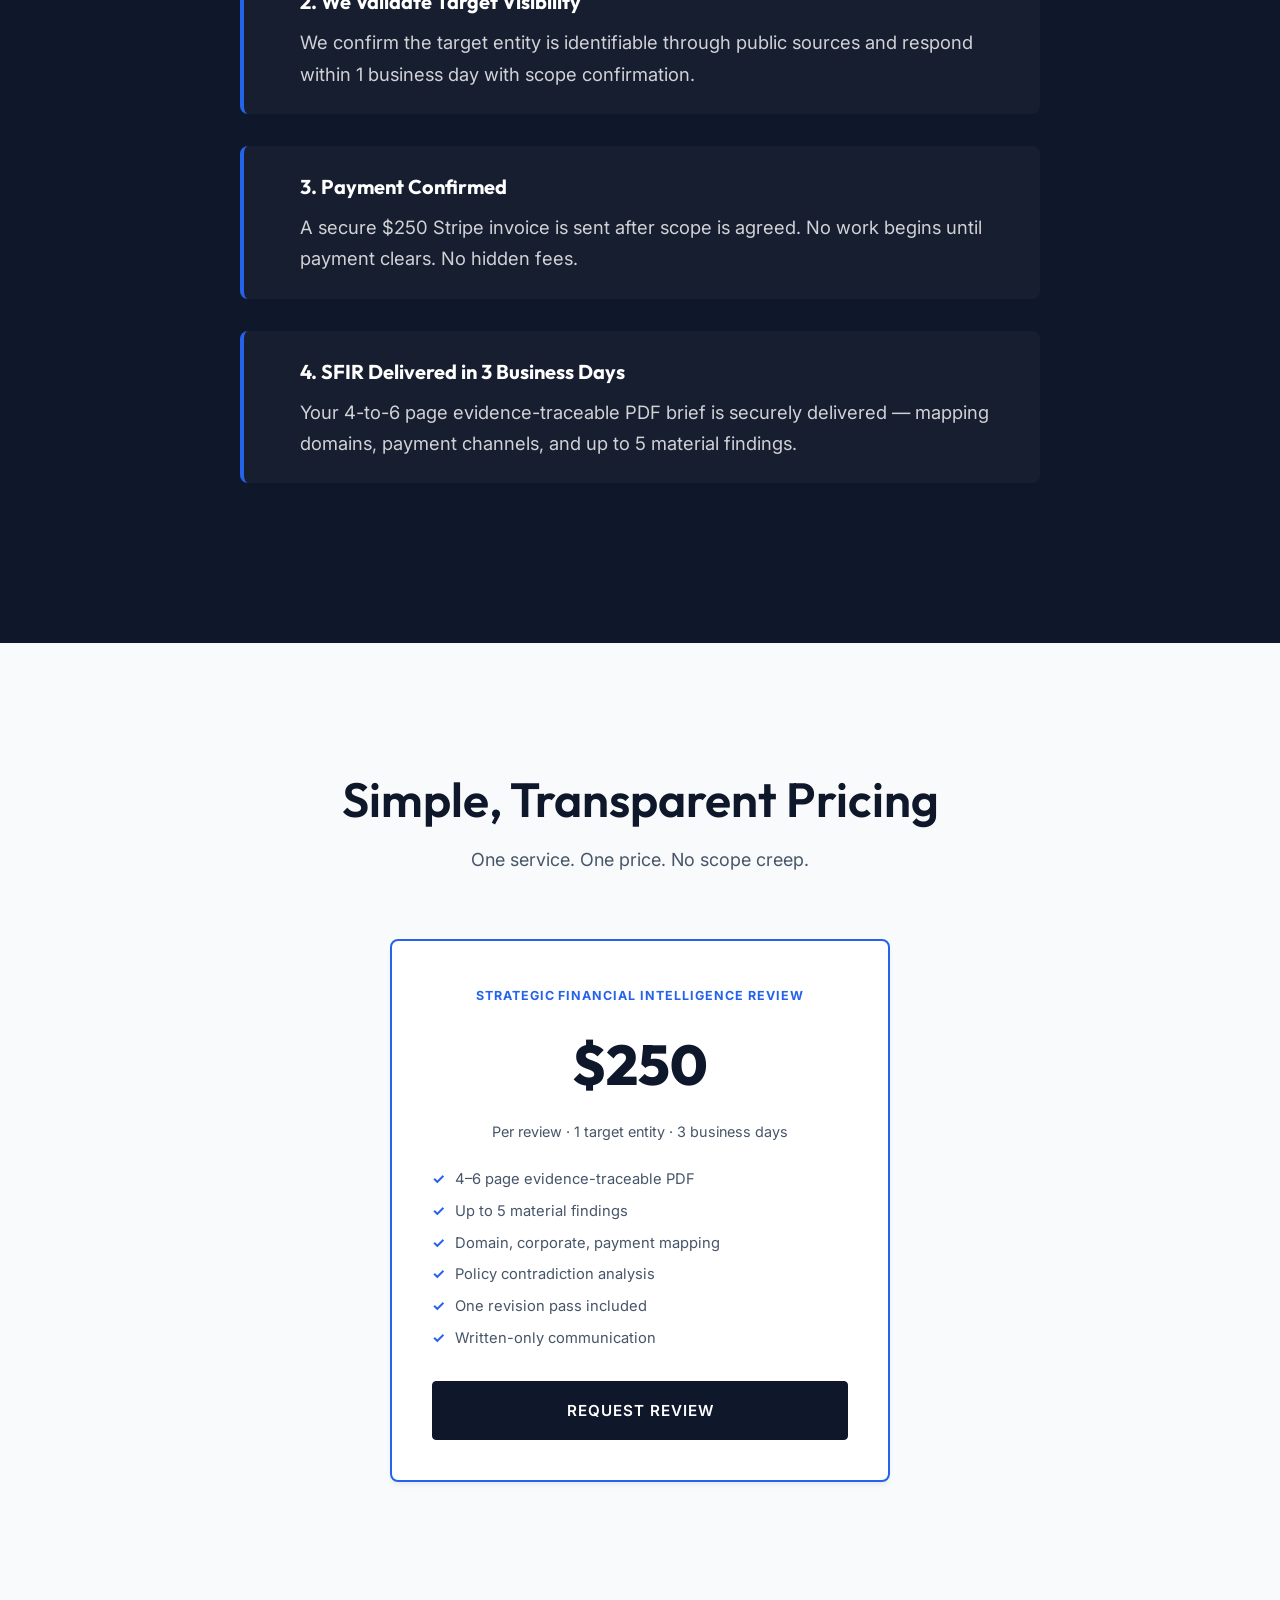
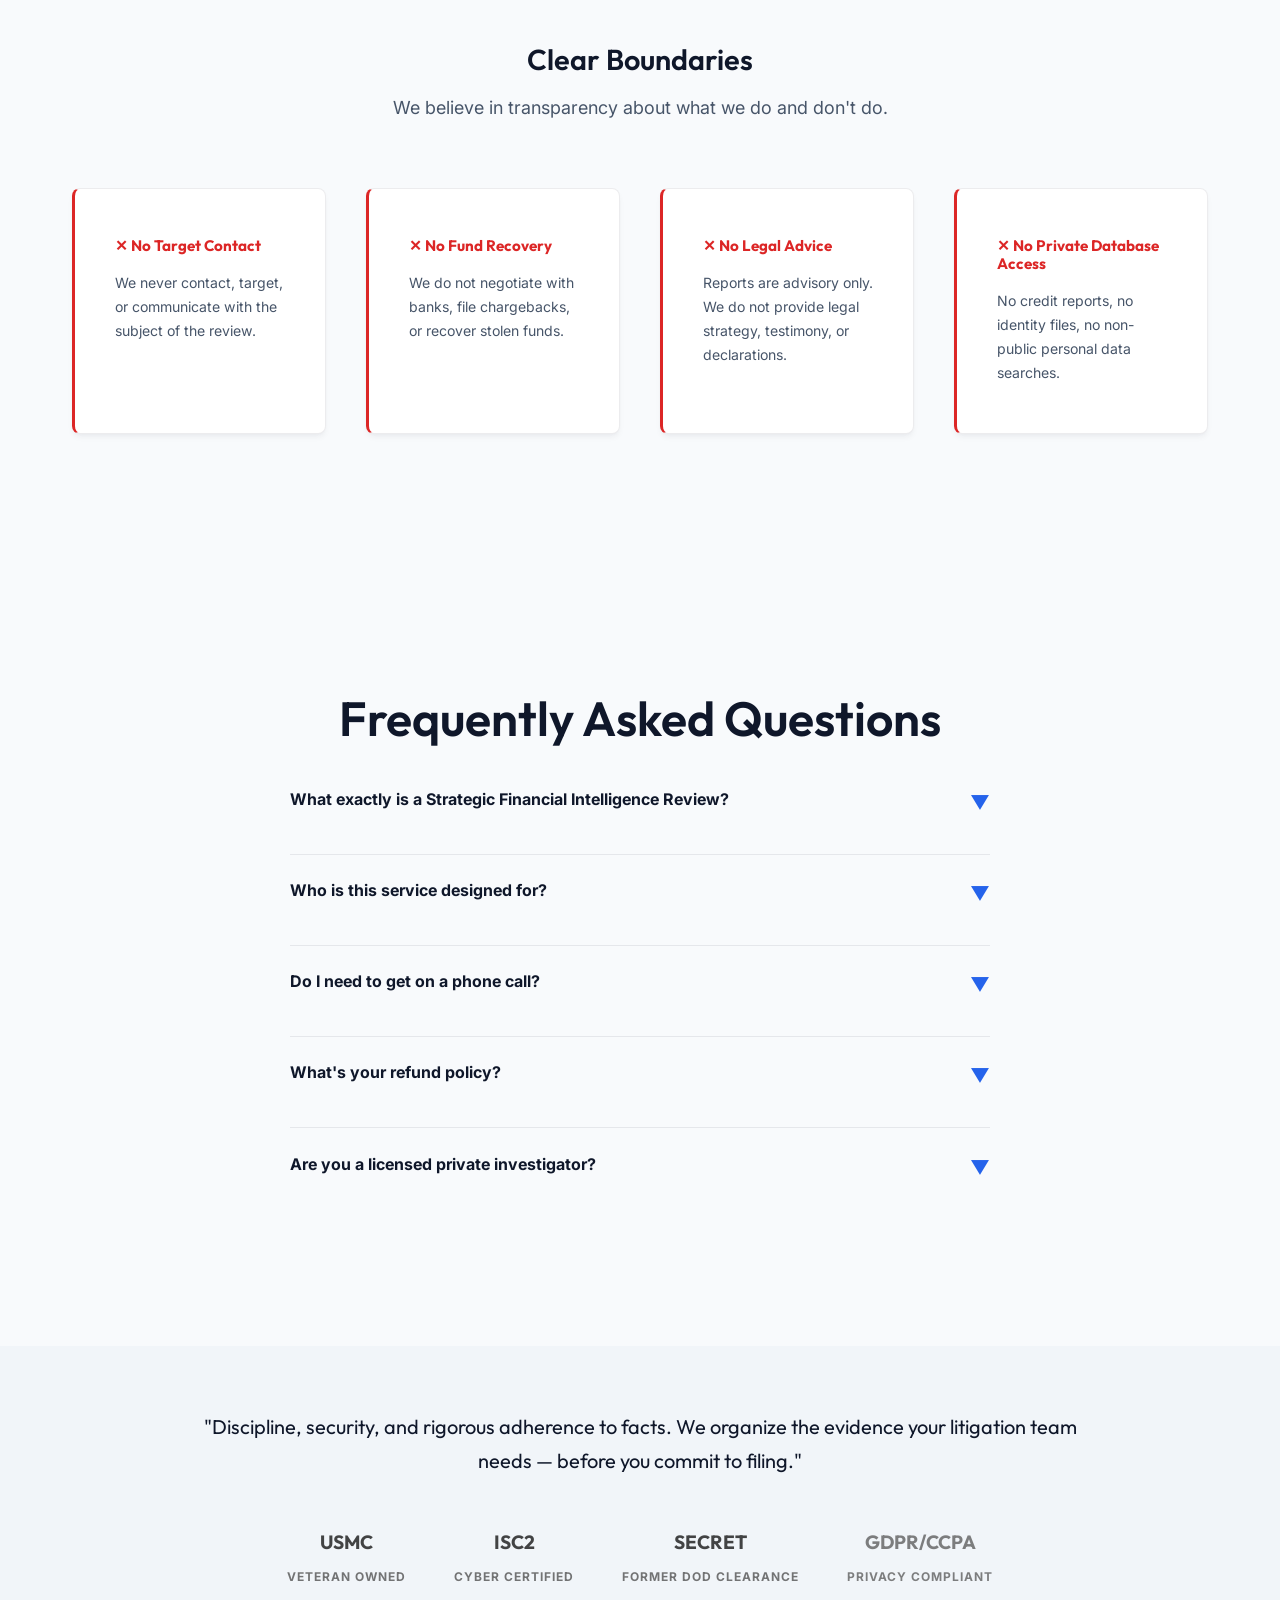
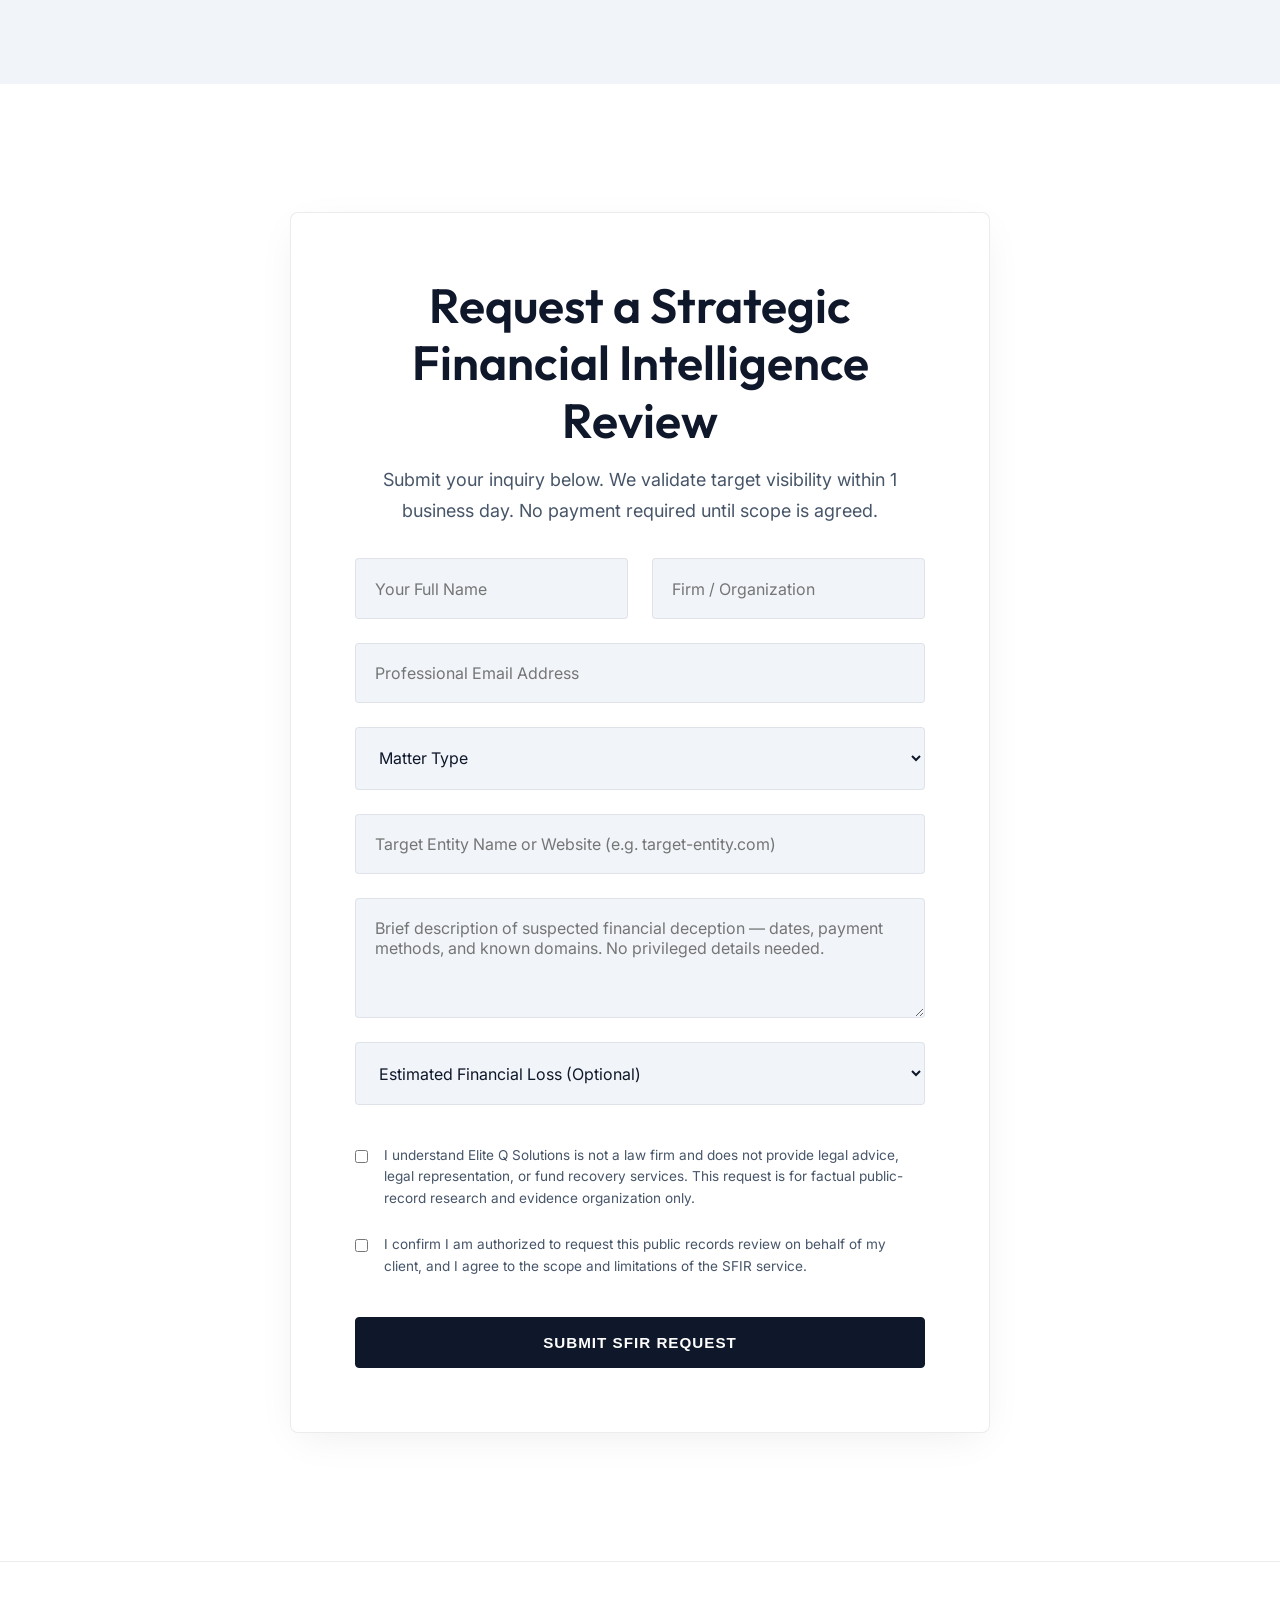
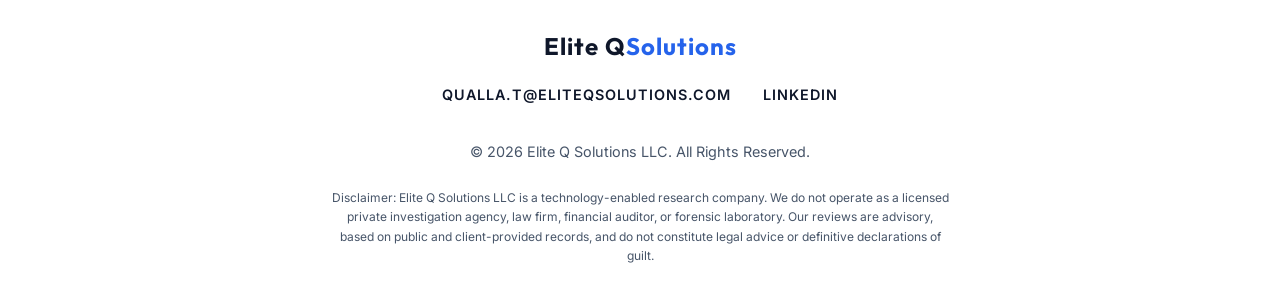
==== commit aae47a3d: "Add Case Studies and Articles pages with global navigation update" ====
--- a/index.html
+++ b/index.html
@@ -27,6 +27,8 @@
                 <a href="#services">How It Works</a>
                 <a href="#pricing">Pricing</a>
                 <a href="attorneys.html">For Attorneys</a>
+                <a href="case-studies.html">Case Studies</a>
+                <a href="articles.html">Articles</a>
                 <a href="#faq">FAQ</a>
                 <a href="#contact" class="btn-primary" style="margin-left: 2.5rem;">Request SFIR</a>
                 <a href="Family_Law_OSINT_Briefing.html" target="_blank" class="btn-secondary" style="margin-left: 1rem; border: 1px solid var(--accent-primary); color: var(--accent-primary); padding: 0.8rem 1.5rem; display: inline-flex; align-items: center; gap: 0.5rem;">
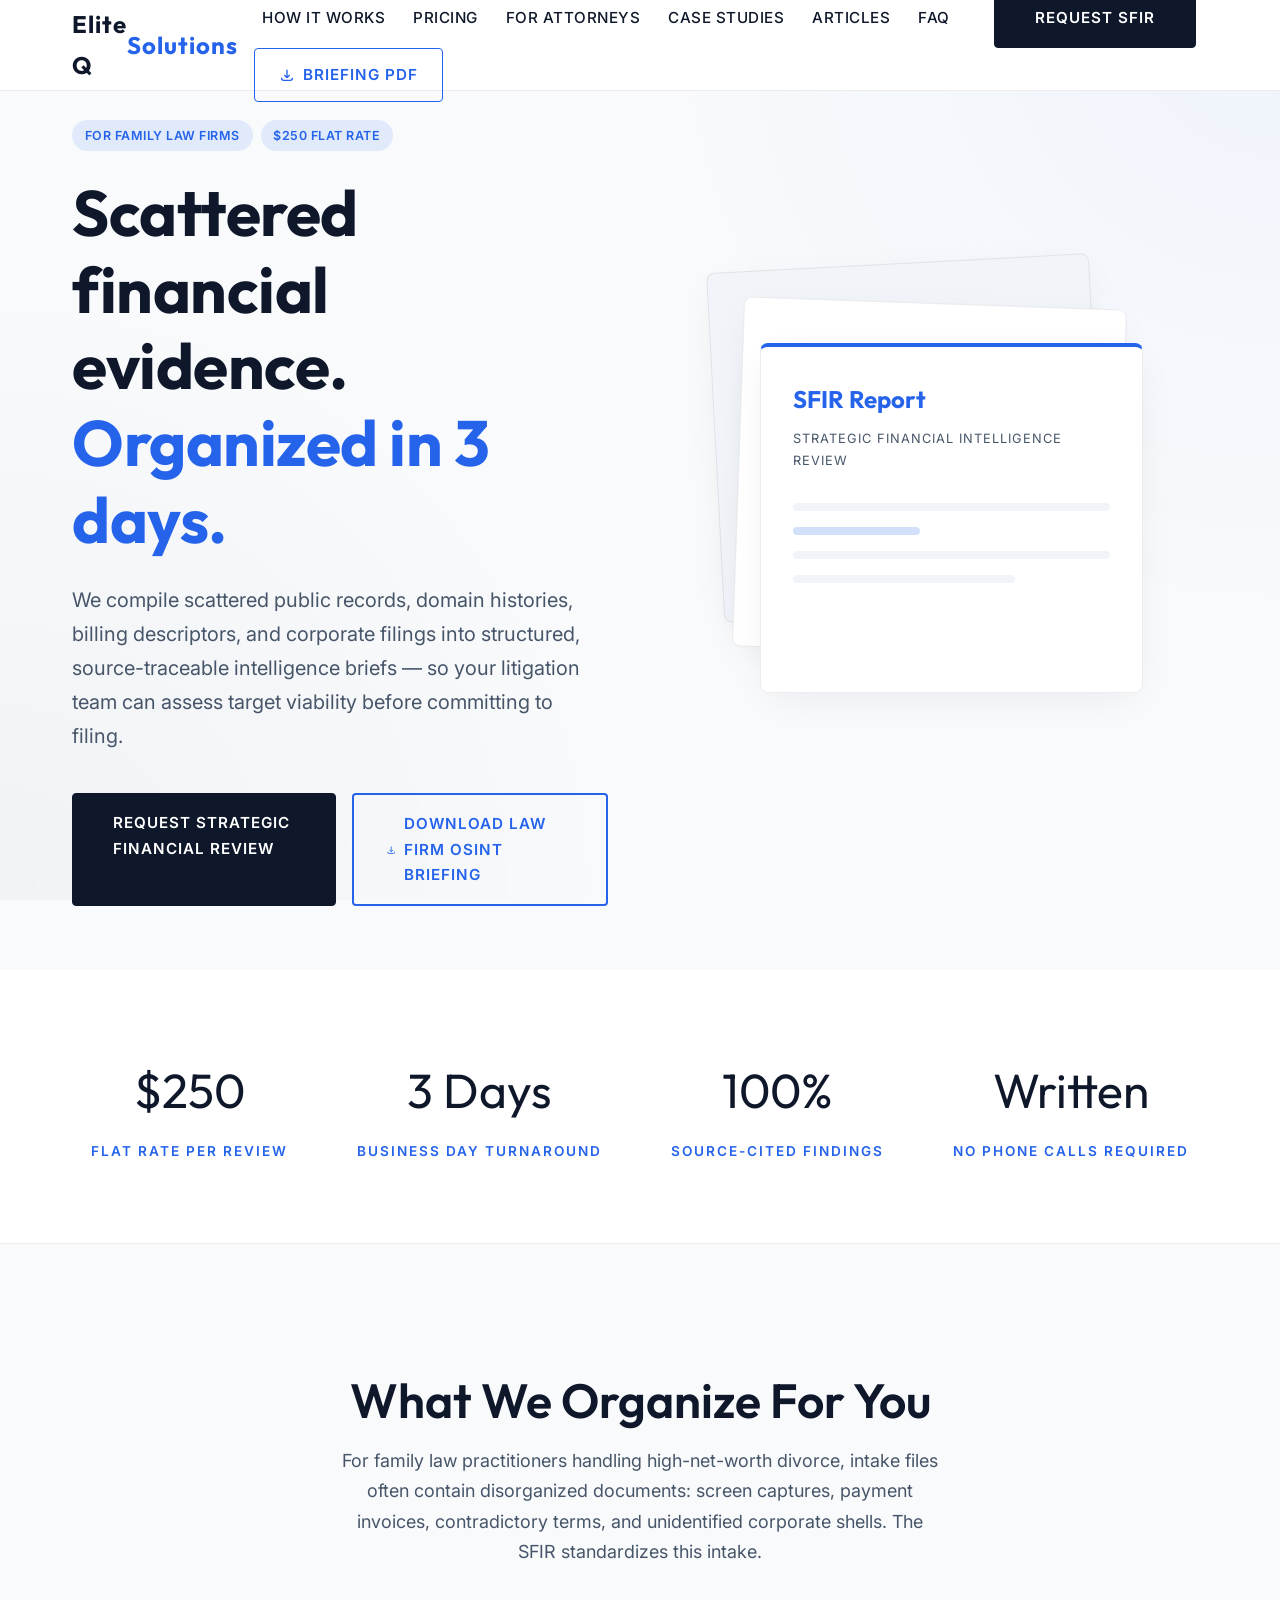
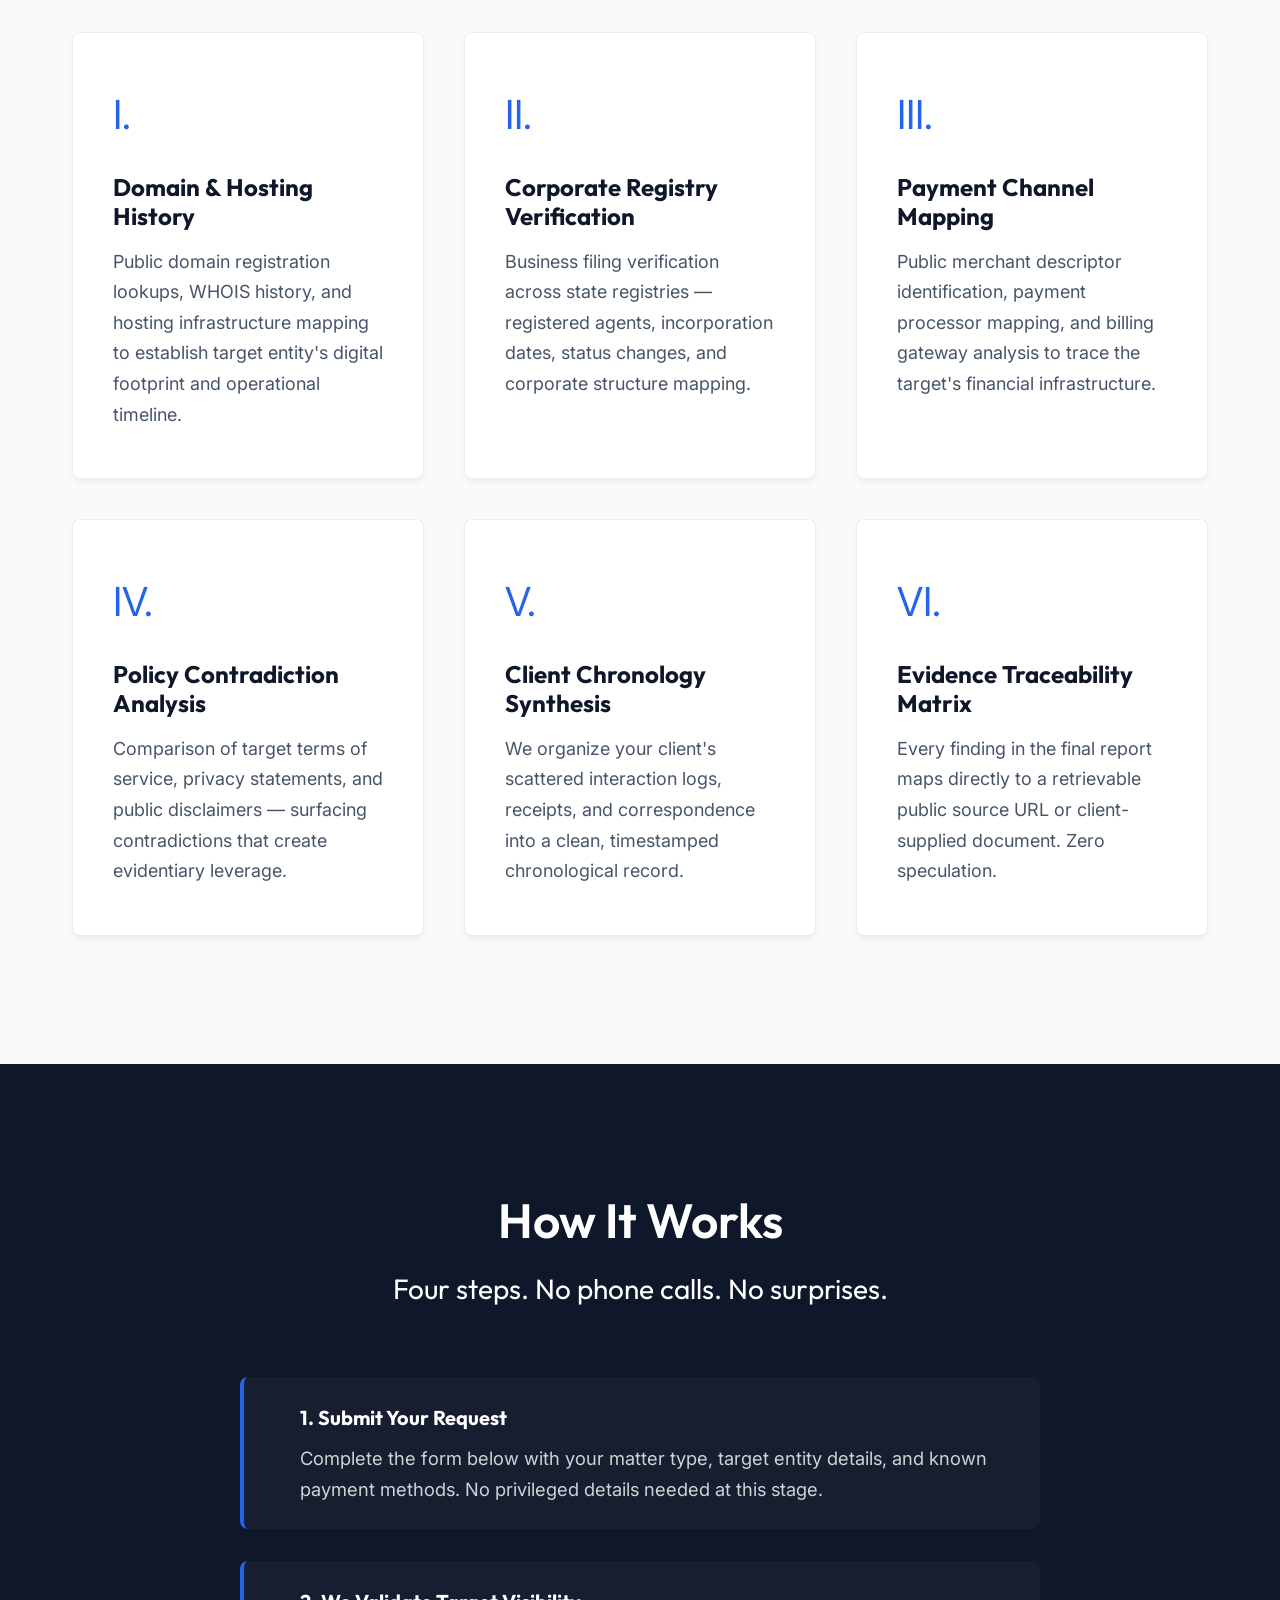
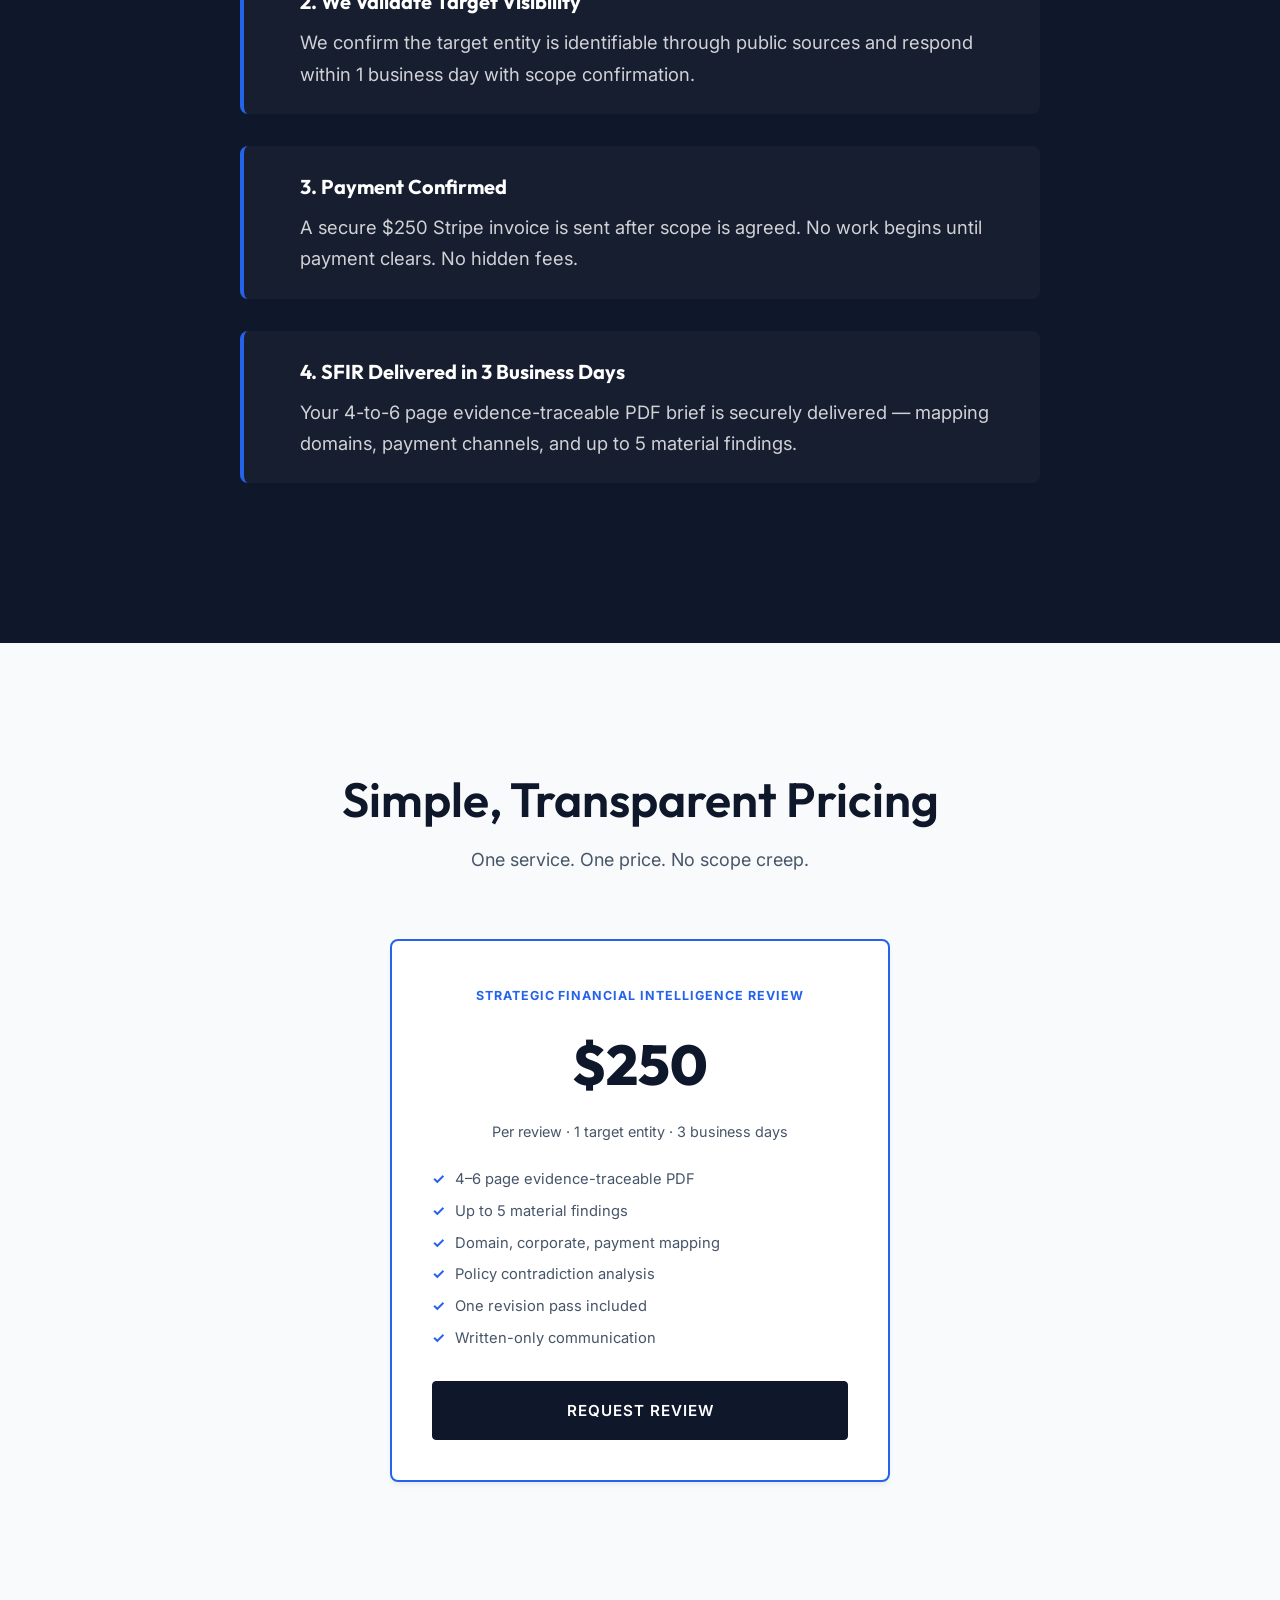
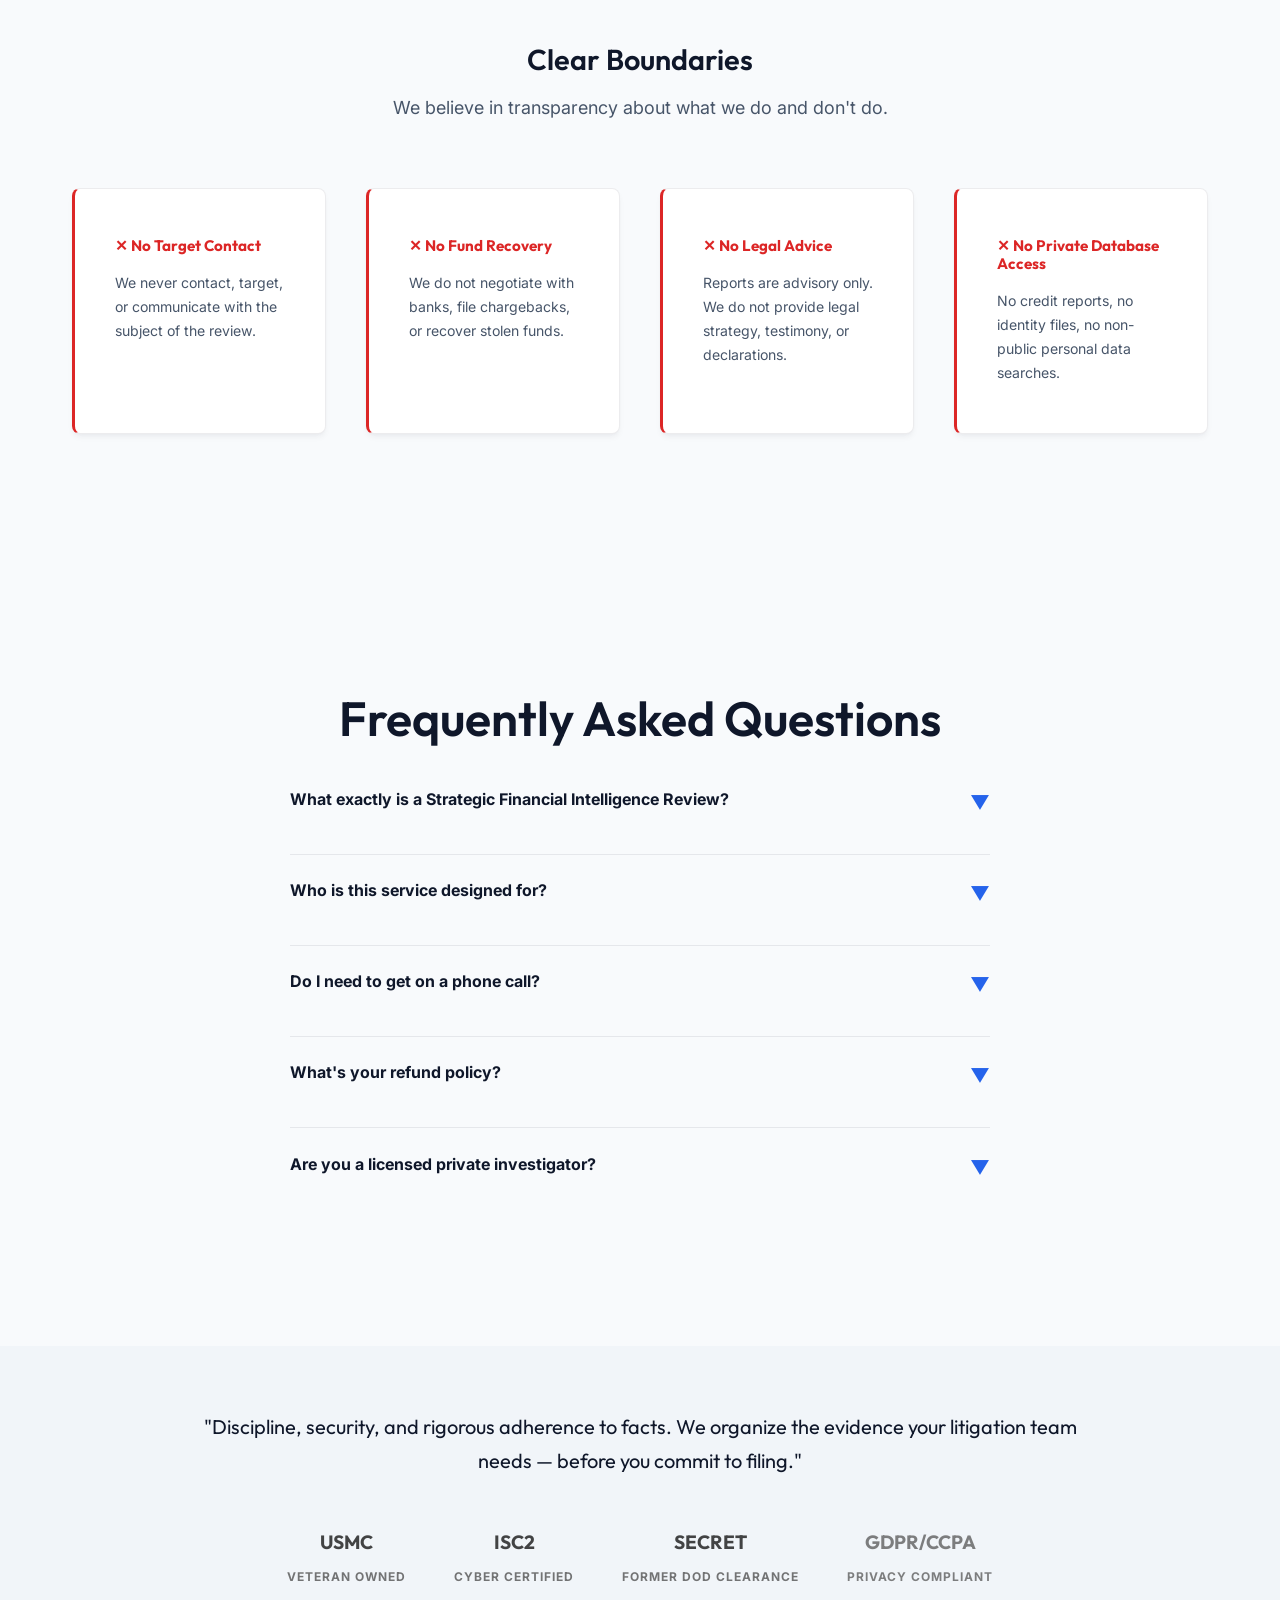
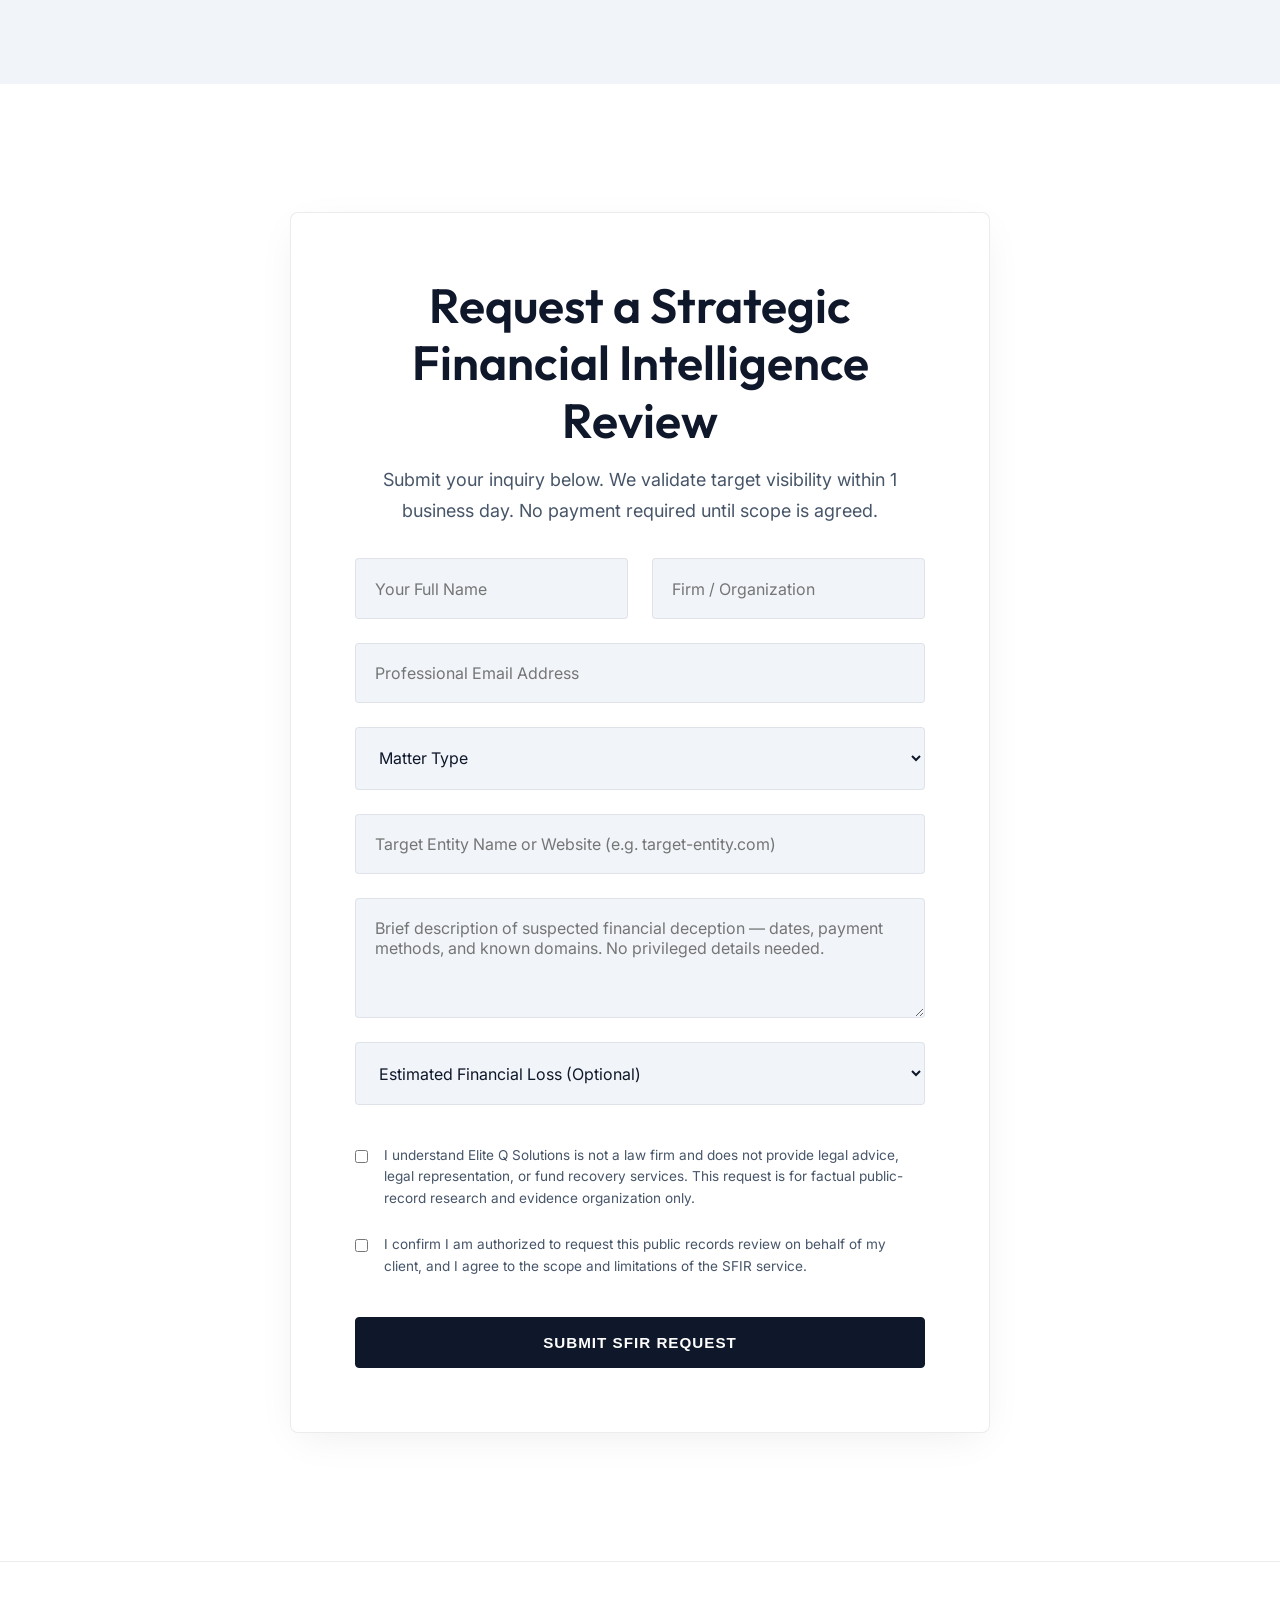
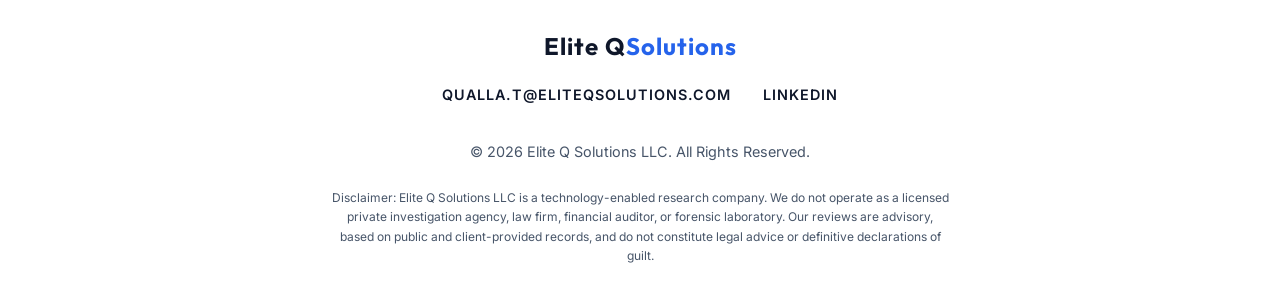
==== commit 5cf088be: "feat: integrate secure jotform payment and intake rails" ====
--- a/index.html
+++ b/index.html
@@ -30,7 +30,7 @@
                 <a href="case-studies.html">Case Studies</a>
                 <a href="articles.html">Articles</a>
                 <a href="#faq">FAQ</a>
-                <a href="#contact" class="btn-primary" style="margin-left: 2.5rem;">Request SFIR</a>
+                <a href="intake.html" class="btn-primary" style="margin-left: 2.5rem;">Request SFIR</a>
                 <a href="Family_Law_OSINT_Briefing.html" target="_blank" class="btn-secondary" style="margin-left: 1rem; border: 1px solid var(--accent-primary); color: var(--accent-primary); padding: 0.8rem 1.5rem; display: inline-flex; align-items: center; gap: 0.5rem;">
                     <svg width="16" height="16" fill="none" stroke="currentColor" stroke-width="2" viewBox="0 0 24 24"><path d="M4 16v1a3 3 0 003 3h10a3 3 0 003-3v-1m-4-4l-4 4m0 0l-4-4m4 4V4"></path></svg>
                     Briefing PDF
@@ -50,7 +50,7 @@
                 <h1>Scattered financial evidence.<br><span class="highlight">Organized in 3 days.</span></h1>
                 <p>We compile scattered public records, domain histories, billing descriptors, and corporate filings into structured, source-traceable intelligence briefs — so your litigation team can assess target viability before committing to filing.</p>
                 <div class="hero-actions">
-                    <a href="#contact" class="btn-primary">Request Strategic Financial Review</a>
+                    <a href="intake.html" class="btn-primary">Request Strategic Financial Review</a>
                     <a href="Family_Law_OSINT_Briefing.html" target="_blank" class="btn-secondary" style="border: 2px solid var(--accent-primary); color: var(--accent-primary); display: flex; align-items: center; justify-content: center; gap: 0.5rem; text-decoration: none; padding: 1rem 2rem; border-radius: 4px; font-weight: 600; transition: all 0.2s ease;">
                         <svg width="20" height="20" fill="none" stroke="currentColor" stroke-width="2" viewBox="0 0 24 24"><path d="M4 16v1a3 3 0 003 3h10a3 3 0 003-3v-1m-4-4l-4 4m0 0l-4-4m4 4V4"></path></svg>
                         Download Law Firm OSINT Briefing
@@ -168,7 +168,7 @@
                         <li style="display:flex;gap:0.6rem;font-size:0.92rem;color:var(--text-muted);margin-bottom:0.6rem;line-height:1.5;"><span style="color:var(--accent-primary);font-weight:700;flex-shrink:0;">✓</span> One revision pass included</li>
                         <li style="display:flex;gap:0.6rem;font-size:0.92rem;color:var(--text-muted);margin-bottom:0.6rem;line-height:1.5;"><span style="color:var(--accent-primary);font-weight:700;flex-shrink:0;">✓</span> Written-only communication</li>
                     </ul>
-                    <a href="#contact" class="btn-primary" style="display:block;text-align:center;">Request Review</a>
+                    <a href="intake.html" class="btn-primary" style="display:block;text-align:center;">Request Review</a>
                 </div>
             </div>
         </section>
--- a/styles.css
+++ b/styles.css
@@ -125,7 +125,7 @@
 nav a {
     color: var(--text-main);
     text-decoration: none;
-    margin-left: 2.5rem;
+    margin-left: 1.5rem;
     font-size: 0.95rem;
     font-weight: 500;
     letter-spacing: 0.5px;
@@ -617,7 +617,28 @@
     }
     
     nav {
-        display: none;
+        display: flex;
+        flex-wrap: wrap;
+        justify-content: center;
+        gap: 1rem;
+        margin-top: 1rem;
+    }
+    
+    nav a {
+        margin-left: 0;
+        font-size: 0.85rem;
+    }
+    
+    .nav-content {
+        height: auto;
+        flex-direction: column;
+        padding: 1rem 0;
+    }
+    
+    .btn-primary, .btn-secondary {
+        margin-left: 0 !important;
+        margin-top: 0.5rem;
+        padding: 0.8rem 1.5rem;
     }
     
     .cta-card {
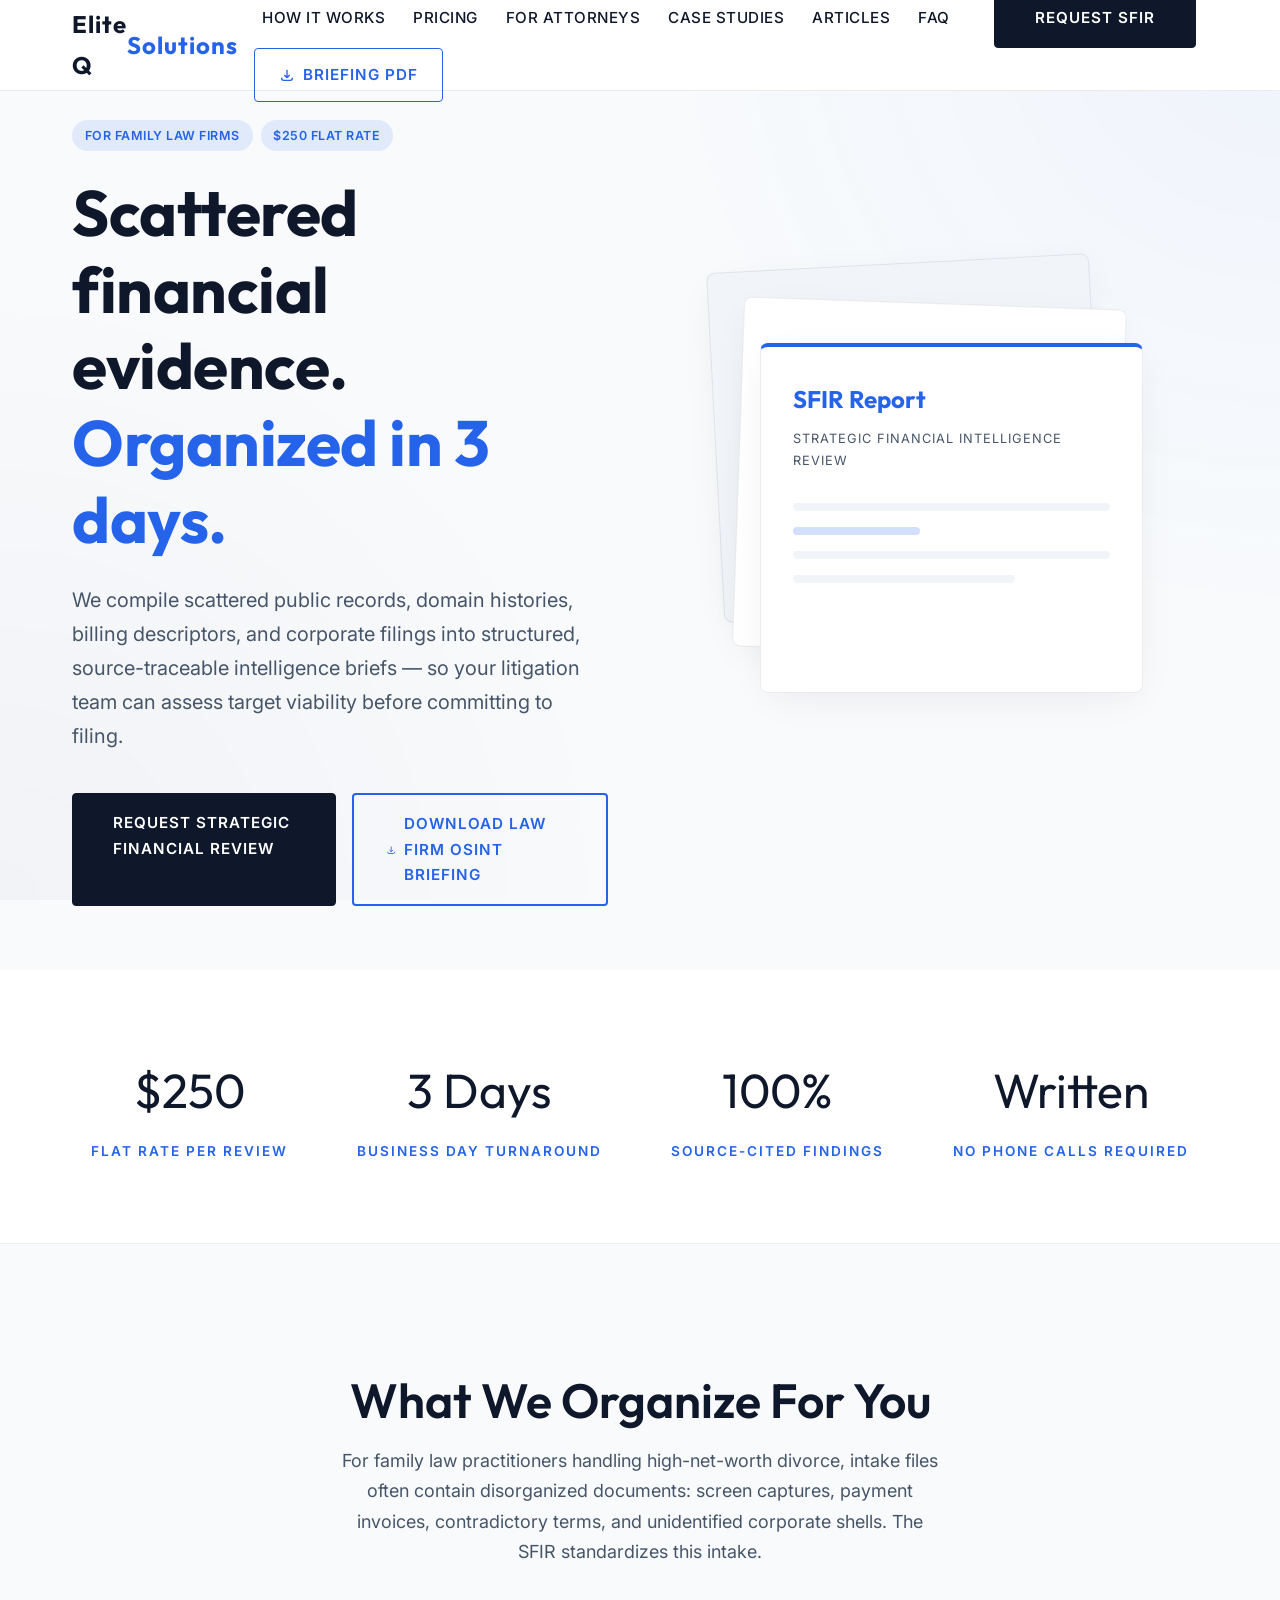
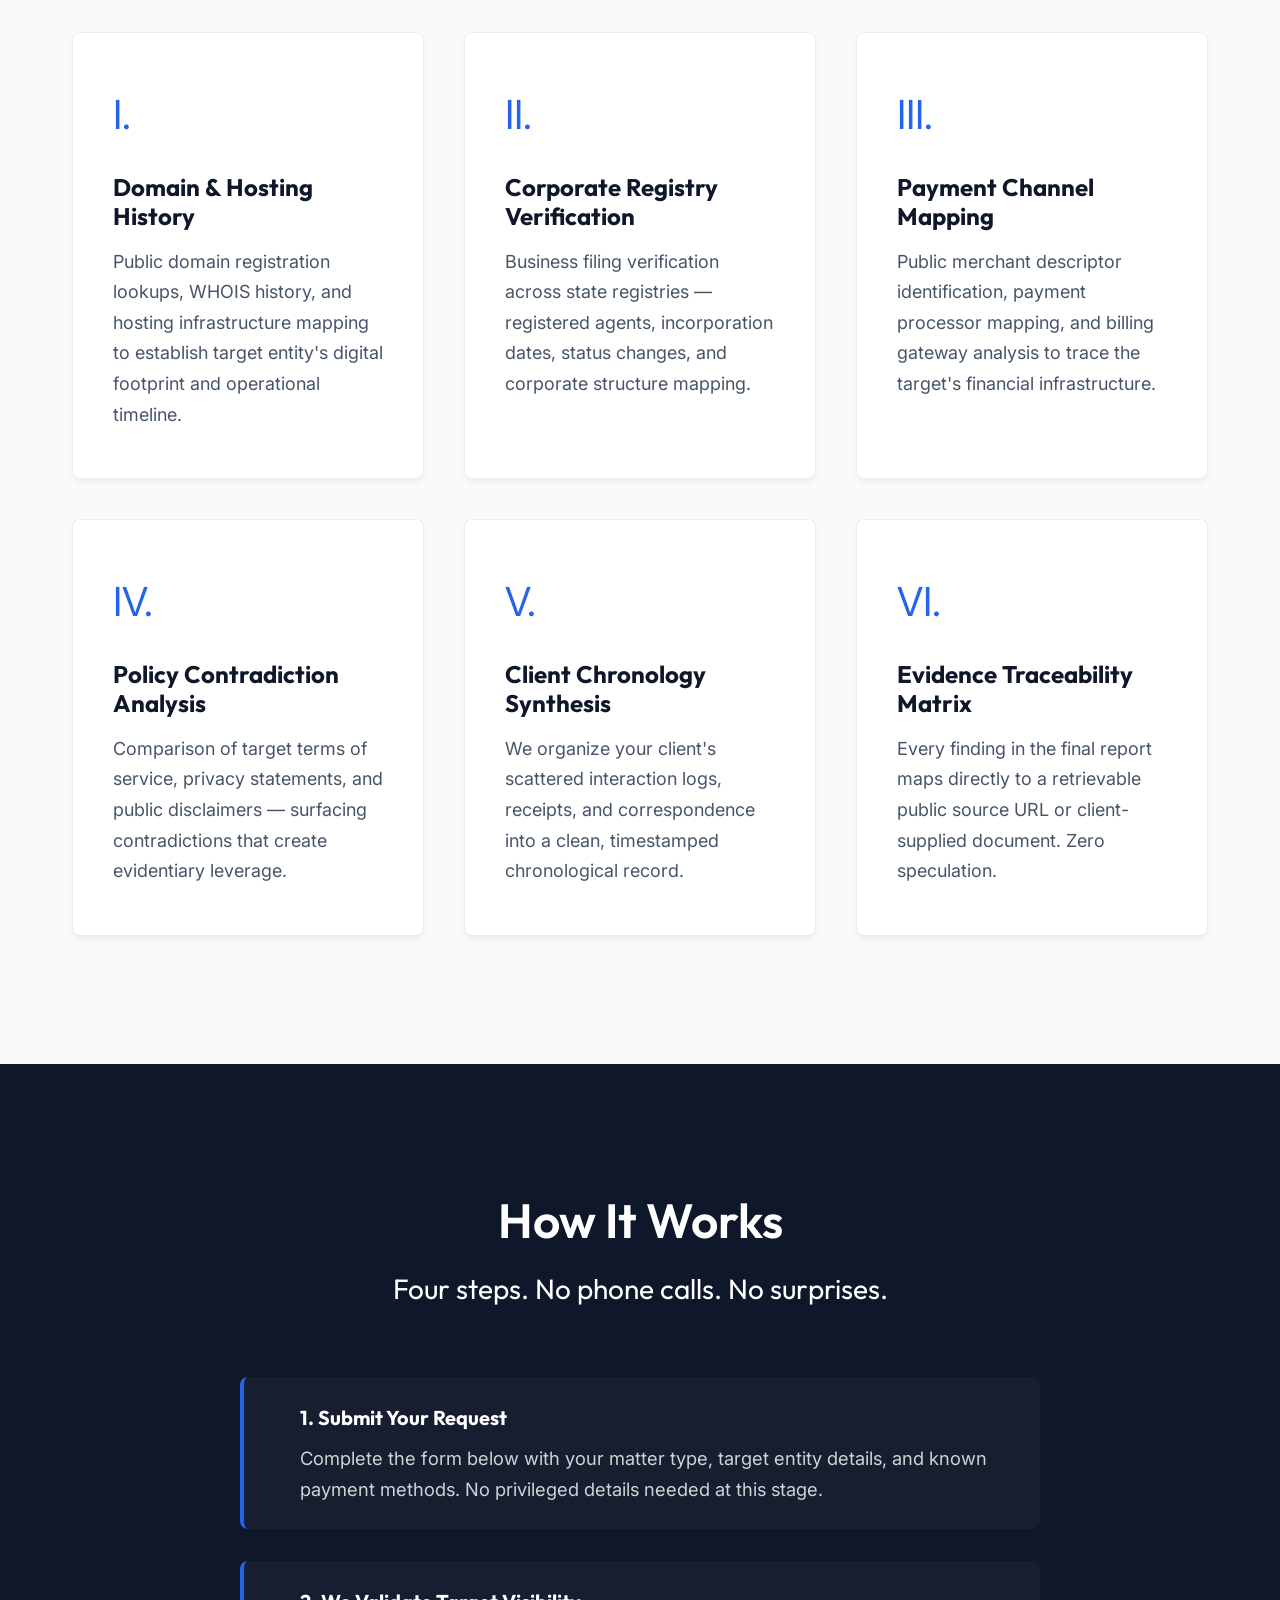
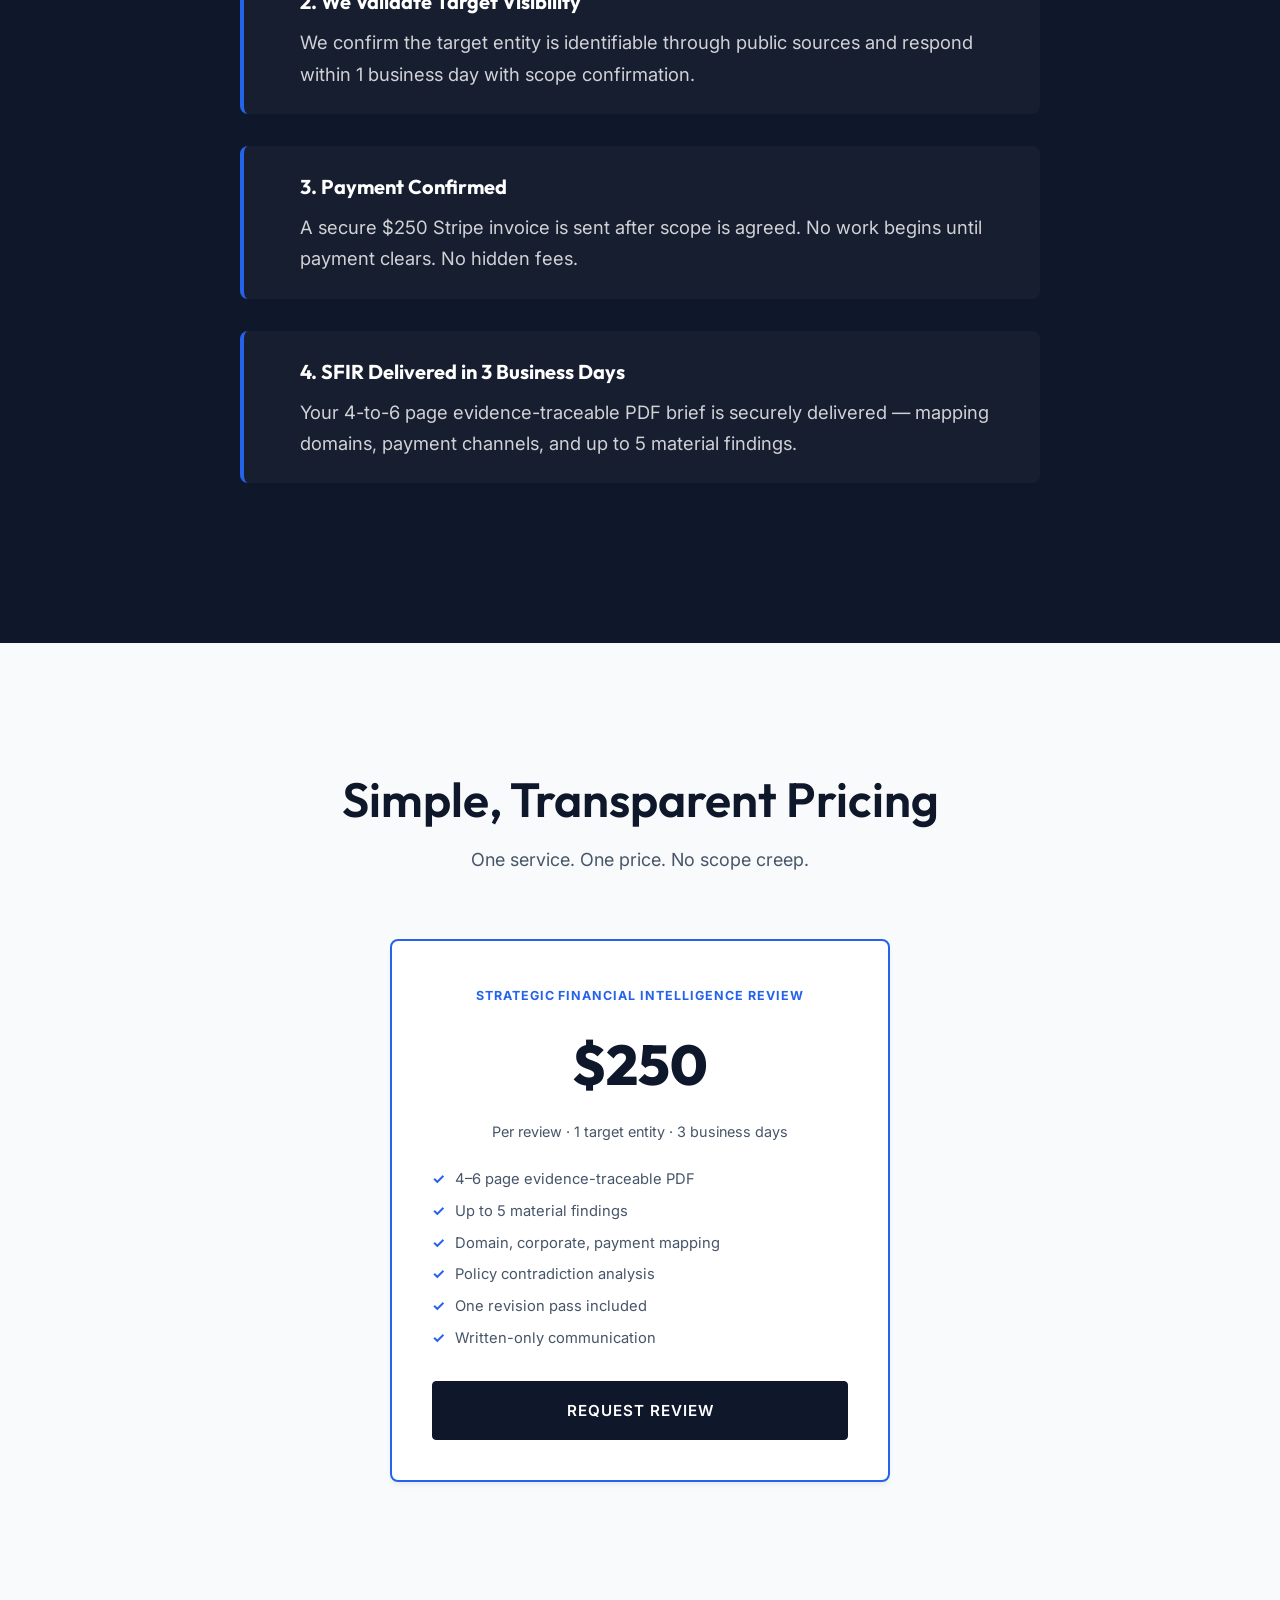
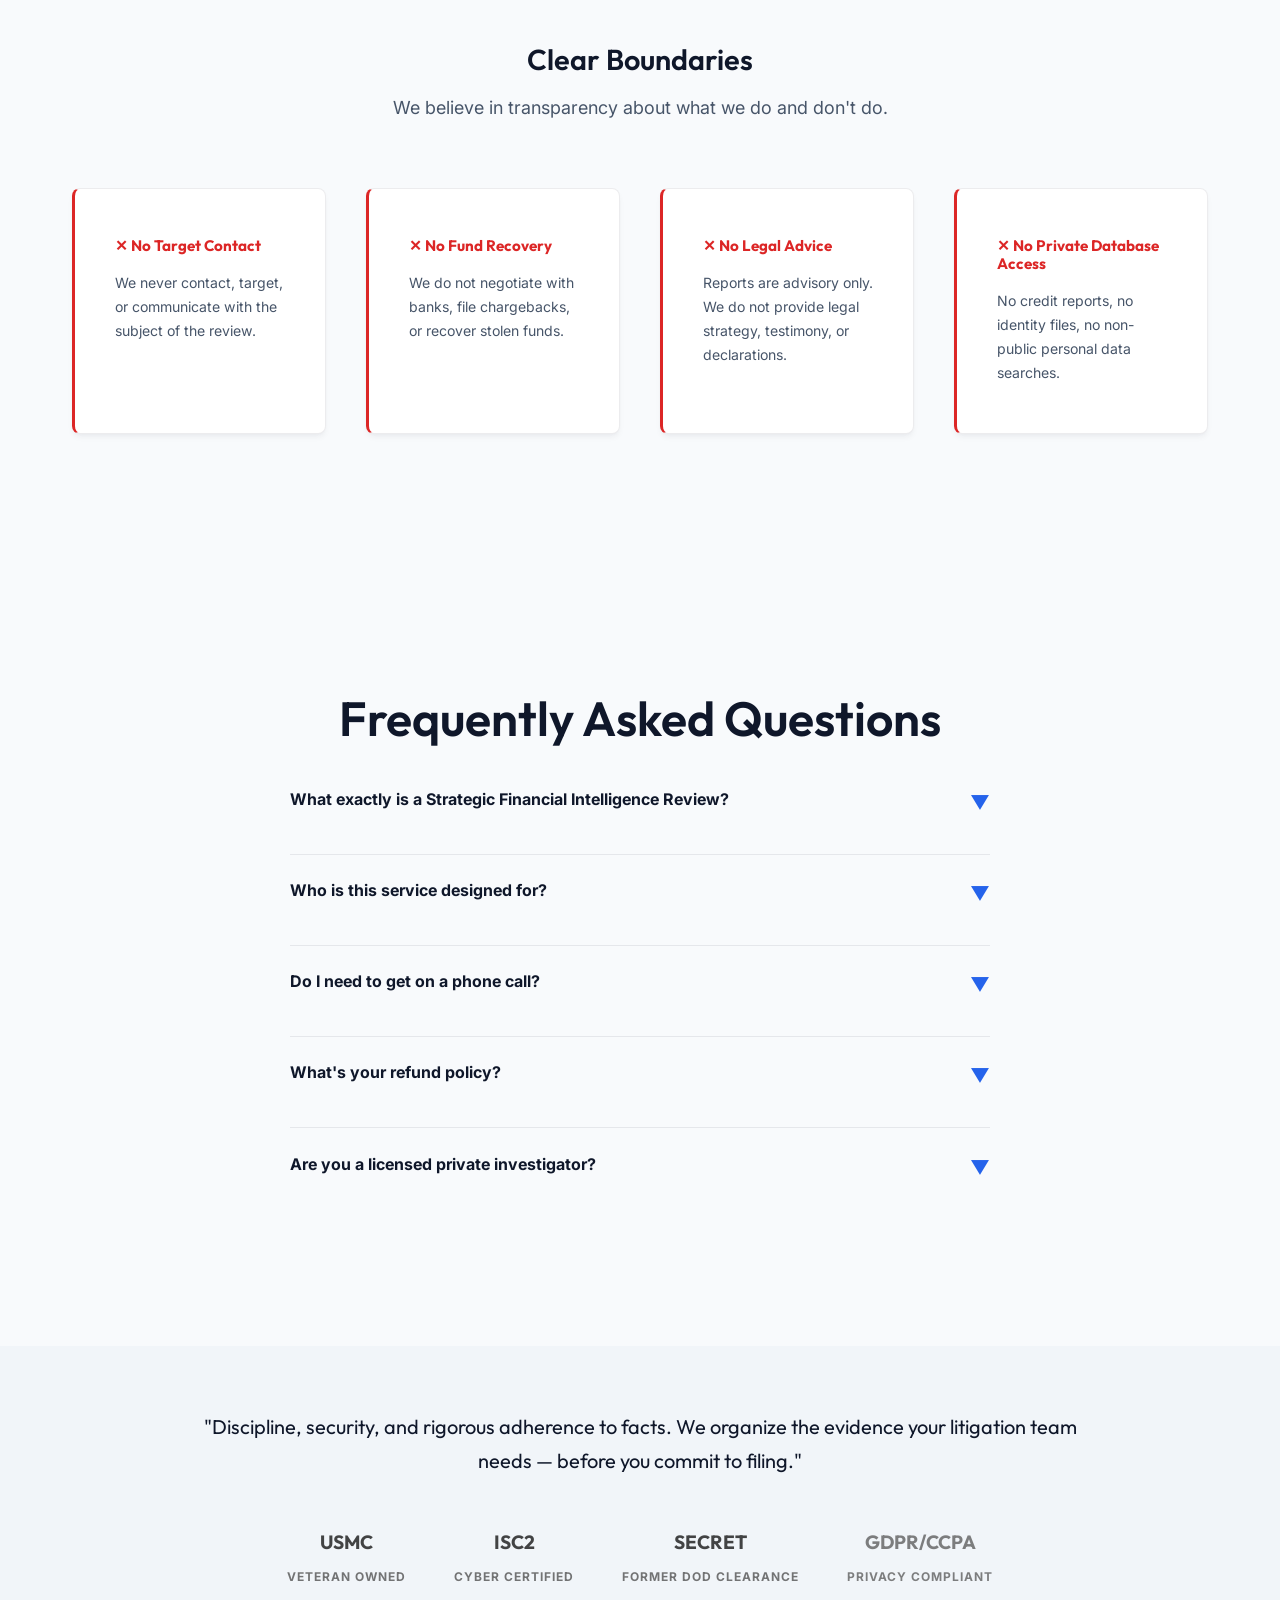
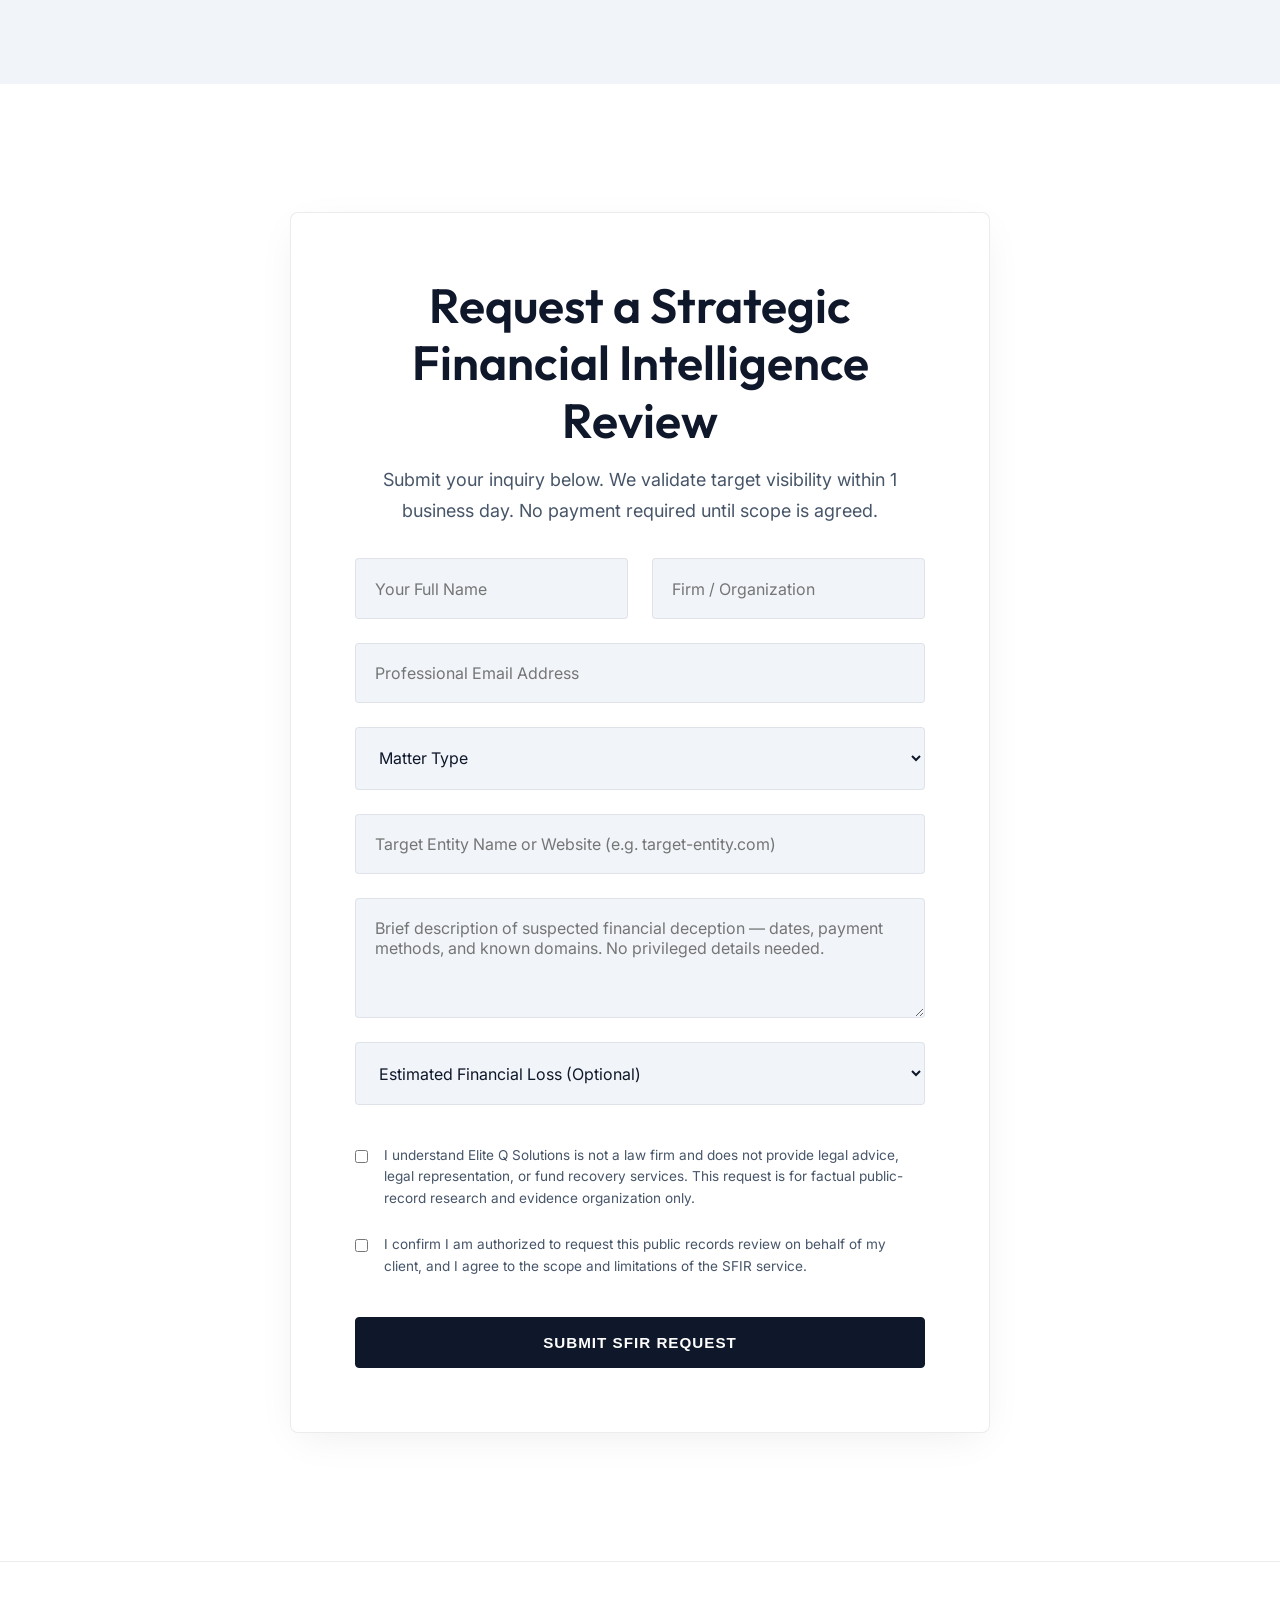
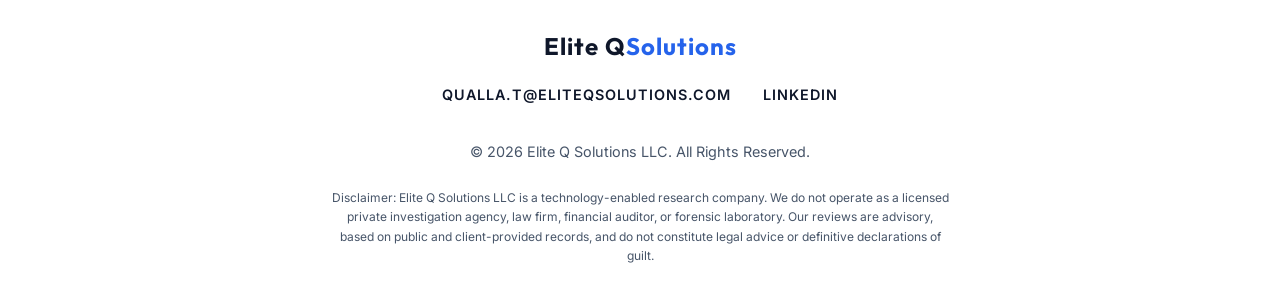
==== commit e884f4a8: "Update branding to Attorney-Directed Public Record Discovery Assessment and remove PI/hidden asset c" ====
--- a/index.html
+++ b/index.html
@@ -3,7 +3,7 @@
 <head>
     <meta charset="UTF-8">
     <meta name="viewport" content="width=device-width, initial-scale=1.0">
-    <title>Elite Q Solutions | Pre-Litigation Hidden Asset & Financial Evidence Mapping</title>
+    <title>Elite Q Solutions | Pre-Litigation Public Record & Financial Evidence Mapping</title>
     <meta name="description" content="Elite Q compiles scattered public records, domain history, billing descriptors, and representation contradictions into structured, source-traceable intelligence briefs for boutique family law firms. $250 flat rate. 3 business days.">
     
     <!-- Open Graph -->
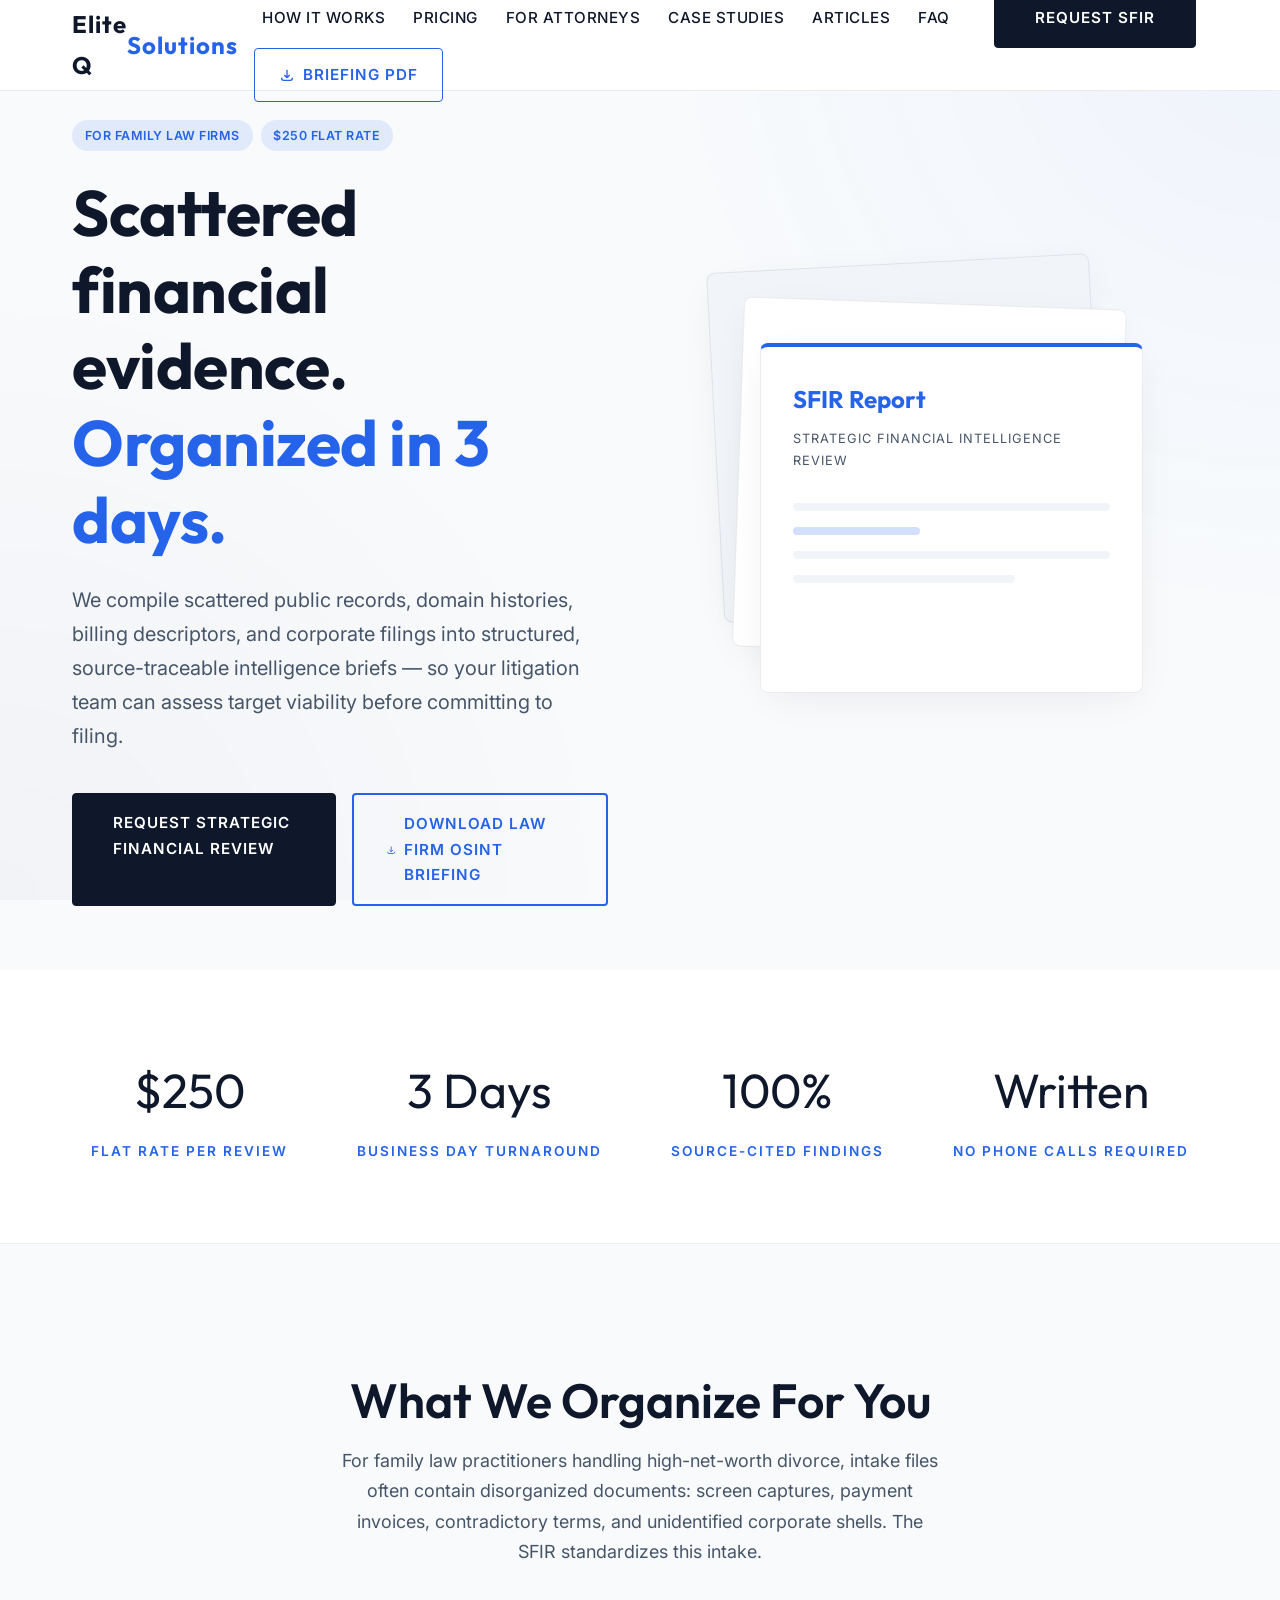
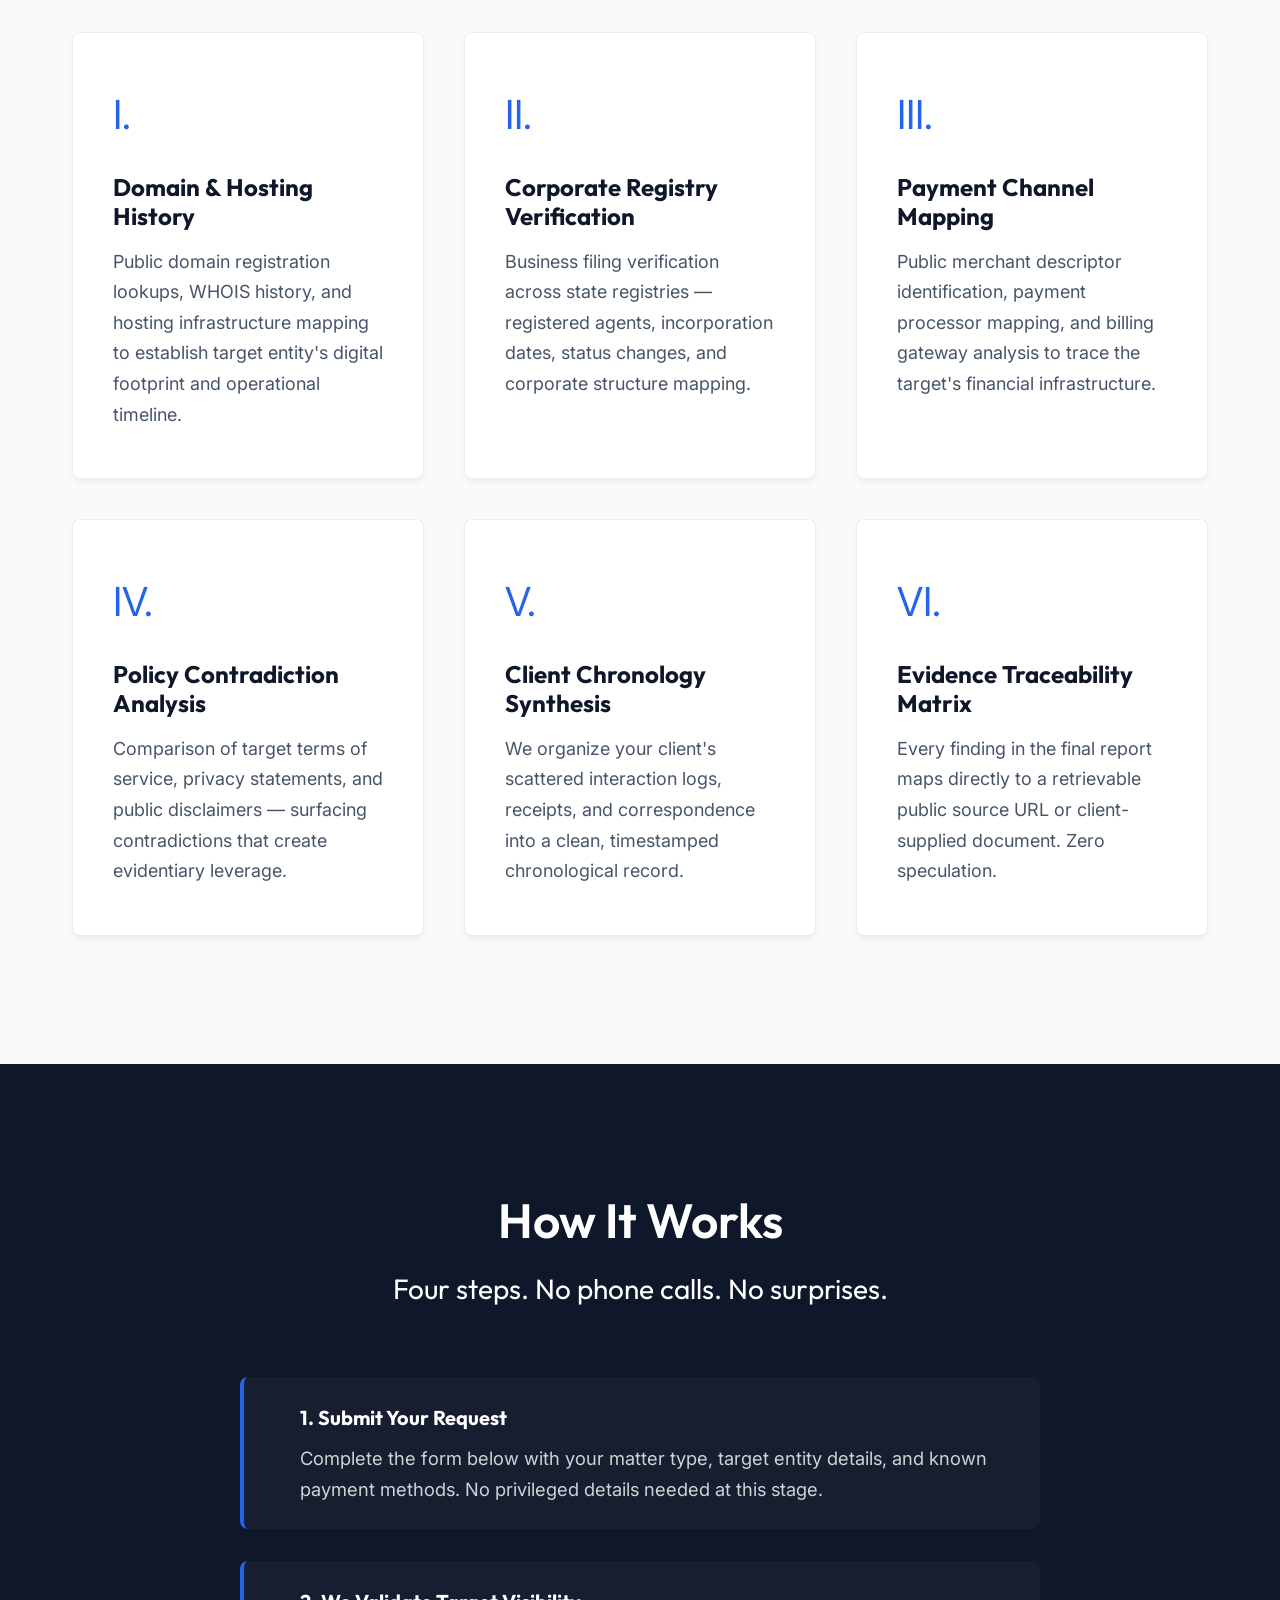
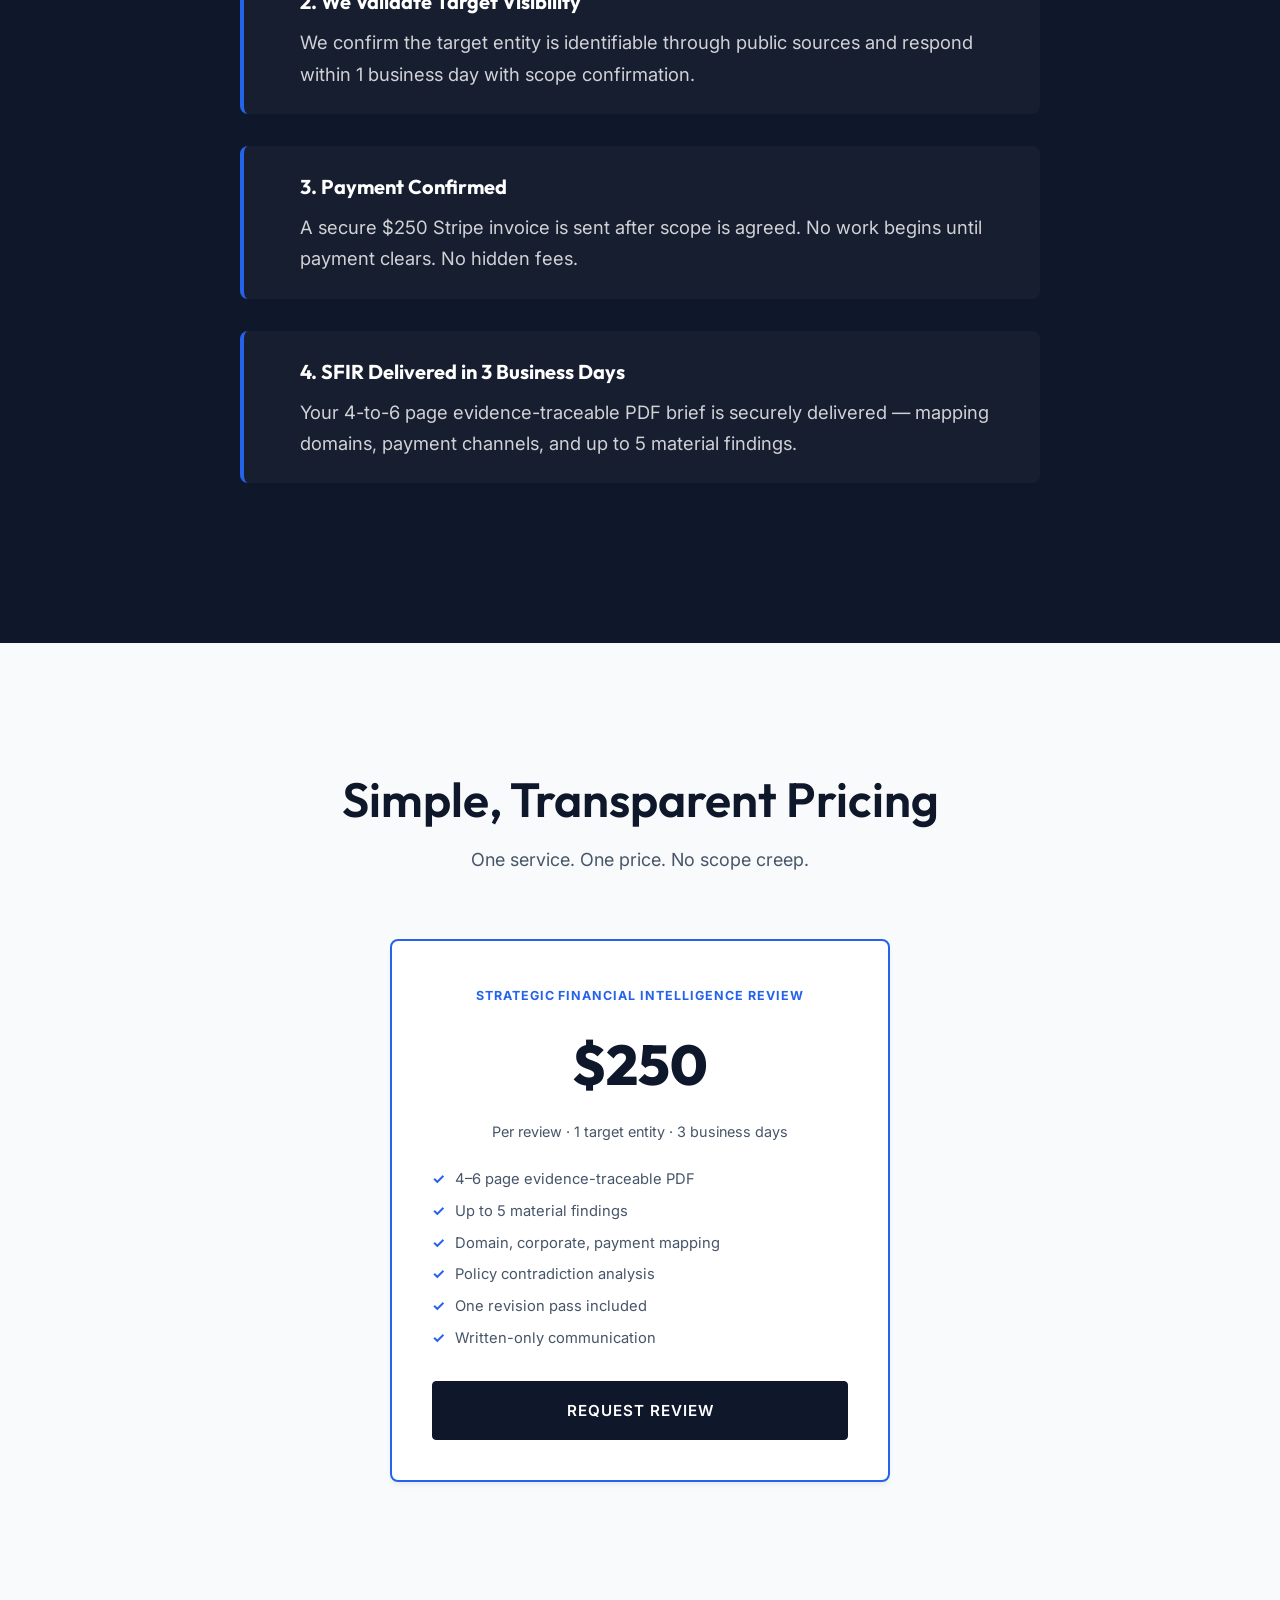
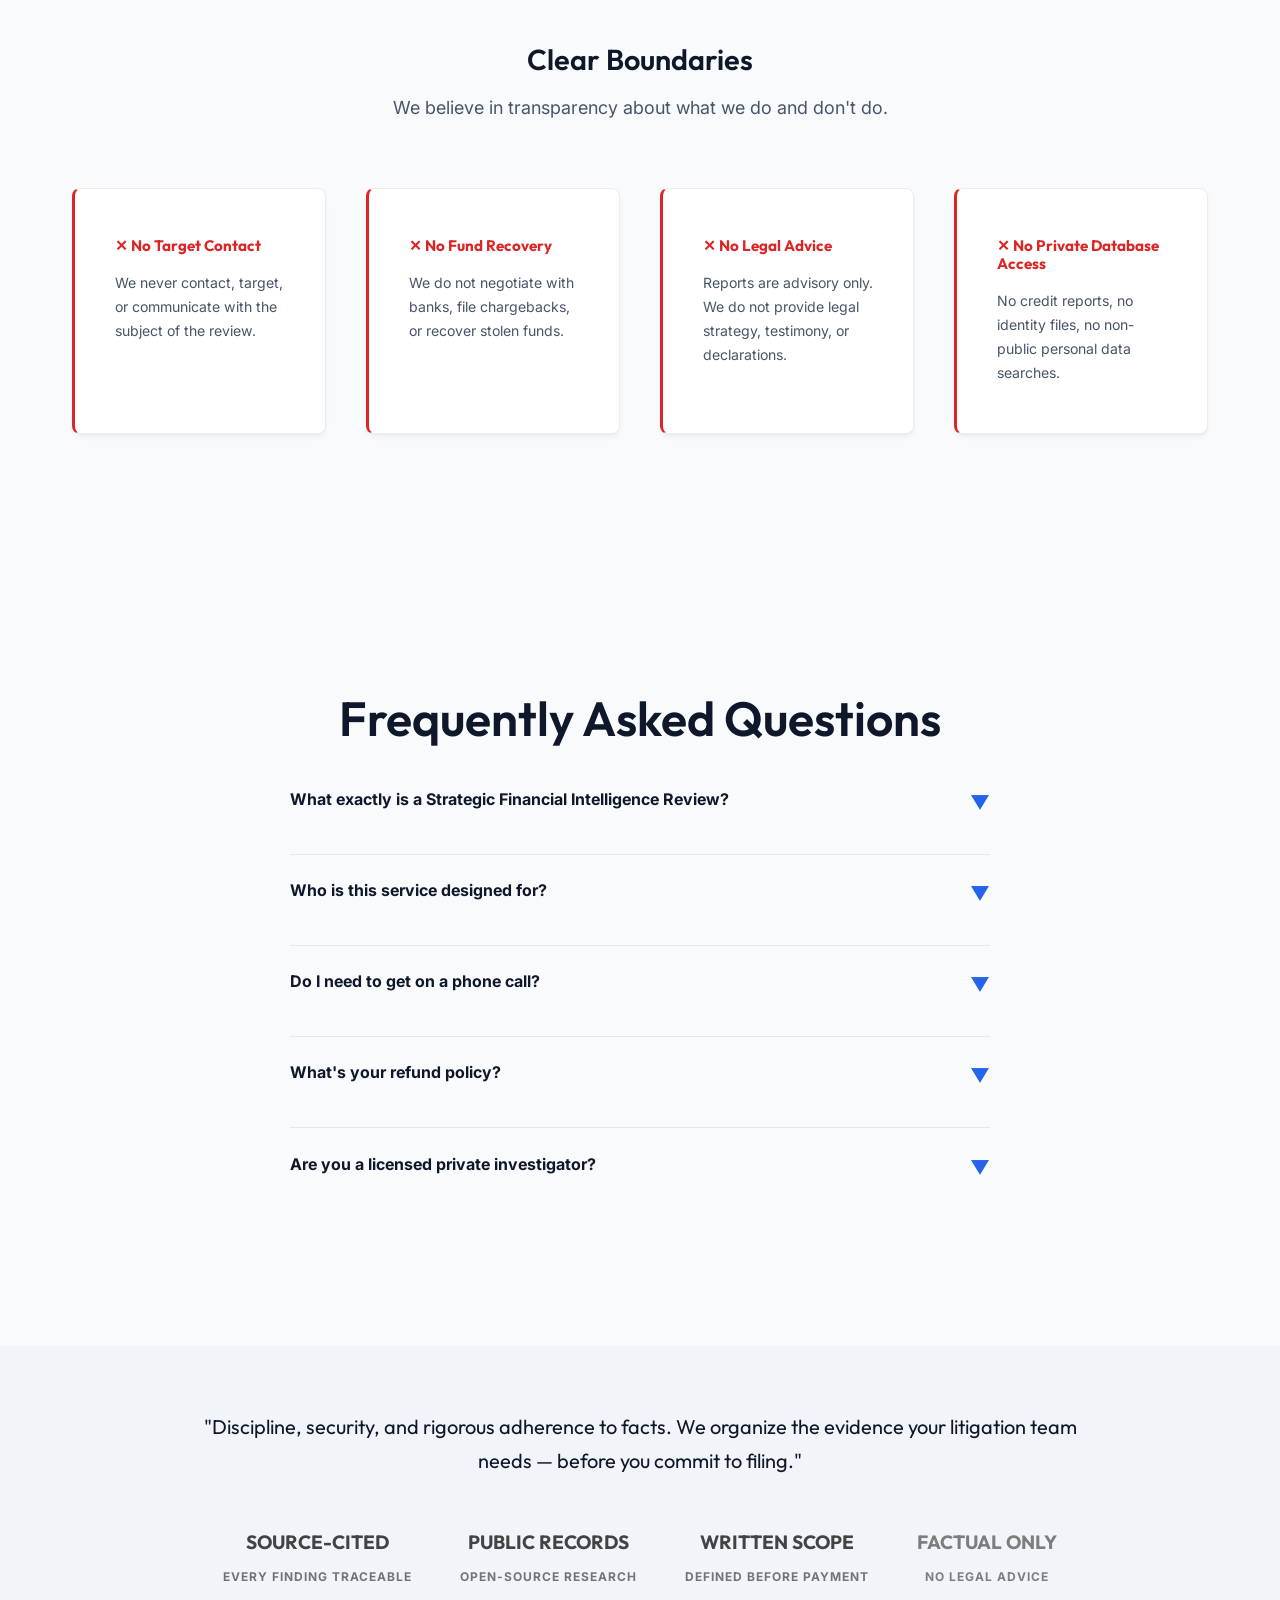
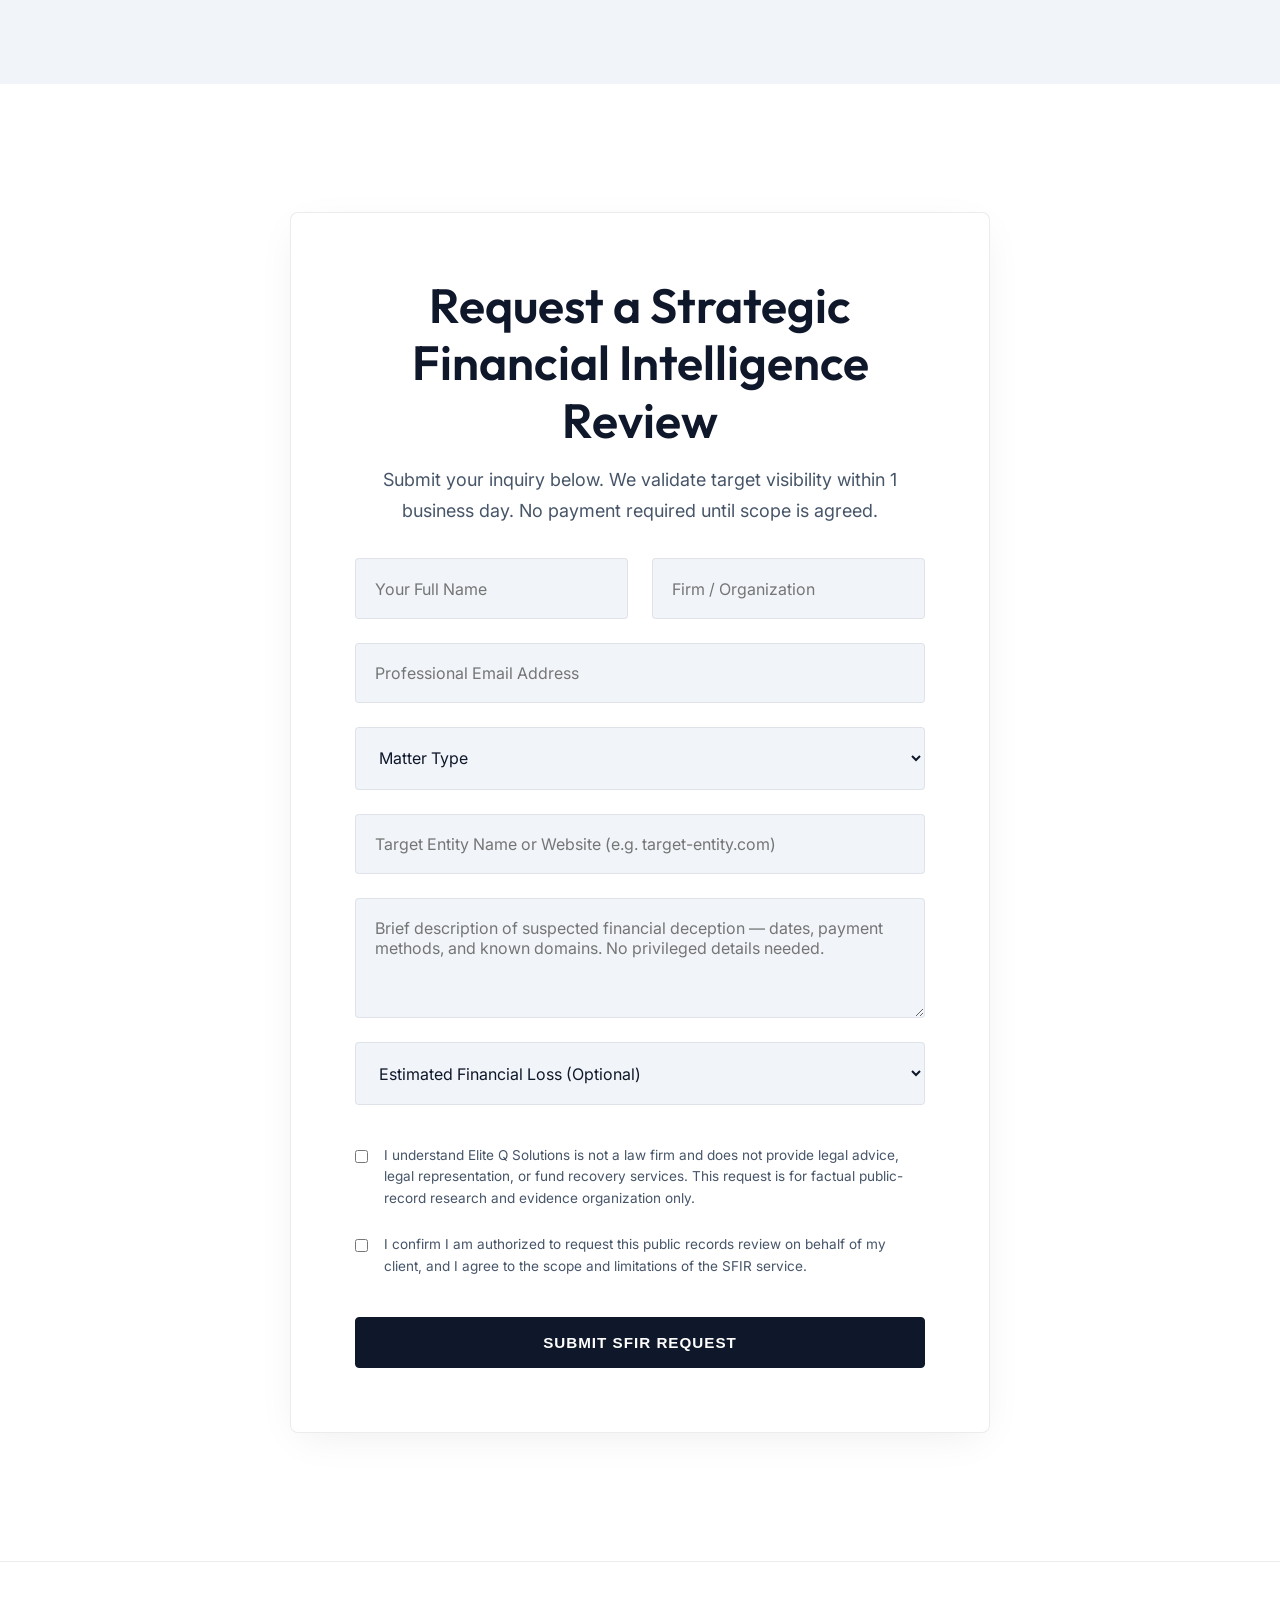
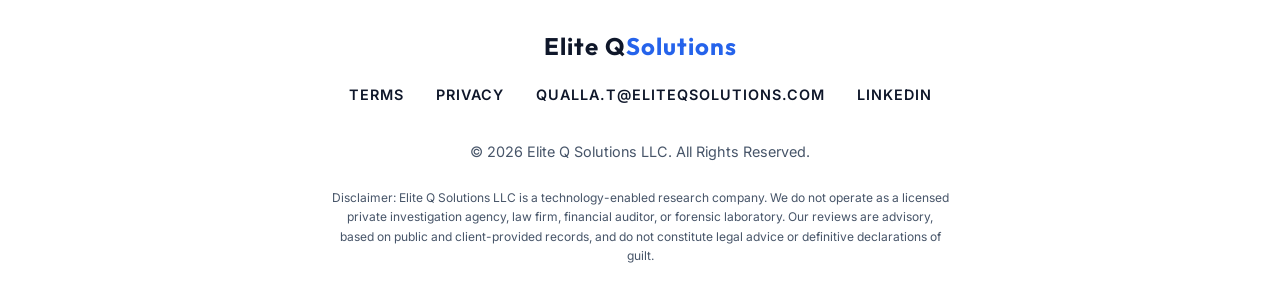
==== commit 11733963: "Harden public claims and privacy disclosures" ====
--- a/index.html
+++ b/index.html
@@ -247,20 +247,20 @@
                 <p>"Discipline, security, and rigorous adherence to facts. We organize the evidence your litigation team needs — before you commit to filing."</p>
                 <div class="badges">
                     <div class="badge-item">
-                        USMC
-                        <span>Veteran Owned</span>
+                        SOURCE-CITED
+                        <span>Every Finding Traceable</span>
                     </div>
                     <div class="badge-item">
-                        ISC2
-                        <span>Cyber Certified</span>
+                        PUBLIC RECORDS
+                        <span>Open-Source Research</span>
                     </div>
                     <div class="badge-item">
-                        SECRET
-                        <span>Former DOD Clearance</span>
+                        WRITTEN SCOPE
+                        <span>Defined Before Payment</span>
                     </div>
                     <div class="badge-item" style="border-color: var(--accent-primary); color: var(--accent-primary);">
-                        GDPR/CCPA
-                        <span style="color: var(--accent-primary);">Privacy Compliant</span>
+                        FACTUAL ONLY
+                        <span style="color: var(--accent-primary);">No Legal Advice</span>
                     </div>
                 </div>
             </div>
@@ -325,7 +325,7 @@
 
                 <div id="inq-confirmation" style="display:none;padding:2rem;text-align:center;">
                     <h3 style="margin-bottom:1rem;">Thank you.</h3>
-                    <p style="color:var(--text-muted);line-height:1.8;">Your SFIR request has been securely received. We validate target visibility and respond within 1 business day.</p>
+                    <p style="color:var(--text-muted);line-height:1.8;">Your SFIR request has been received. We validate target visibility and respond within 1 business day.</p>
                 </div>
             </div>
         </section>
@@ -337,6 +337,8 @@
                 Elite Q <span>Solutions</span>
             </div>
             <div class="social-links">
+                <a href="terms.html">Terms</a>
+                <a href="privacy.html">Privacy</a>
                 <a href="mailto:qualla.t@eliteqsolutions.com">qualla.t@eliteqsolutions.com</a>
                 <a href="https://linkedin.com/in/qualla-t" target="_blank" rel="noopener">LinkedIn</a>
             </div>
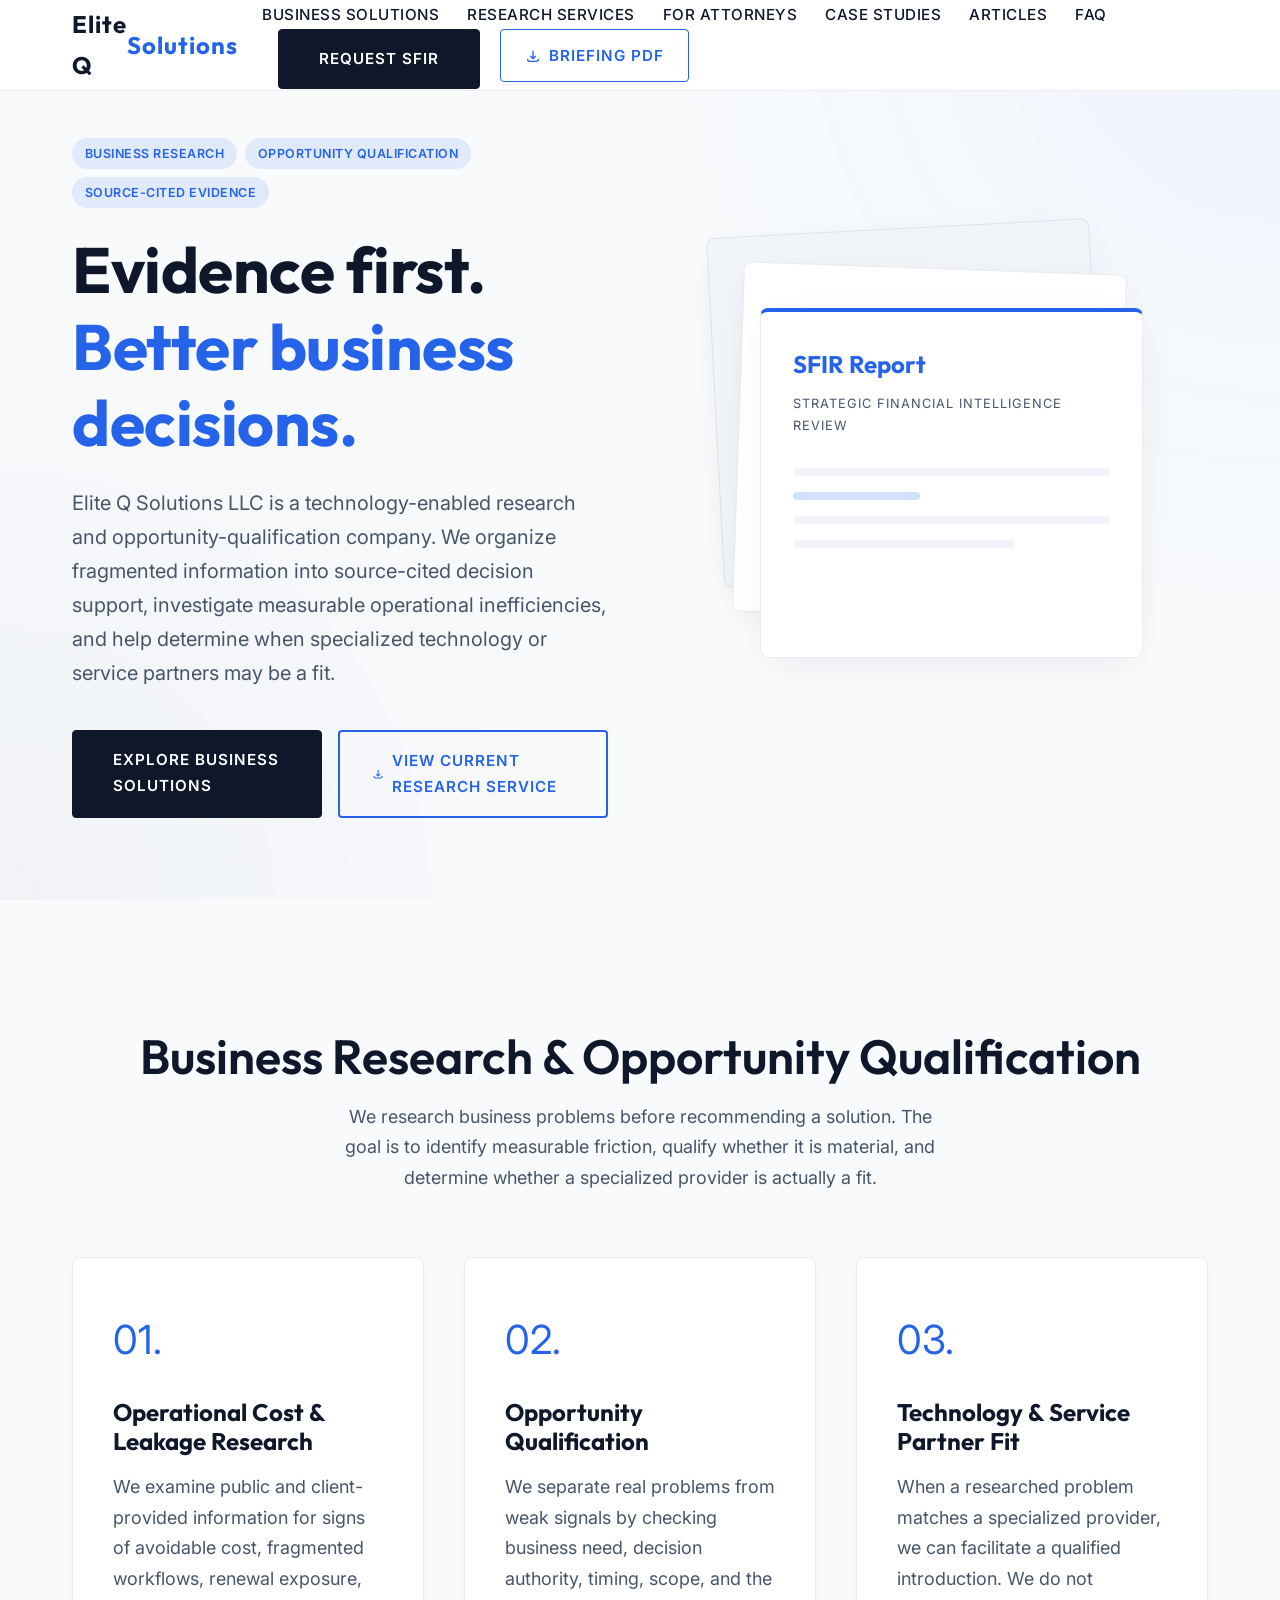
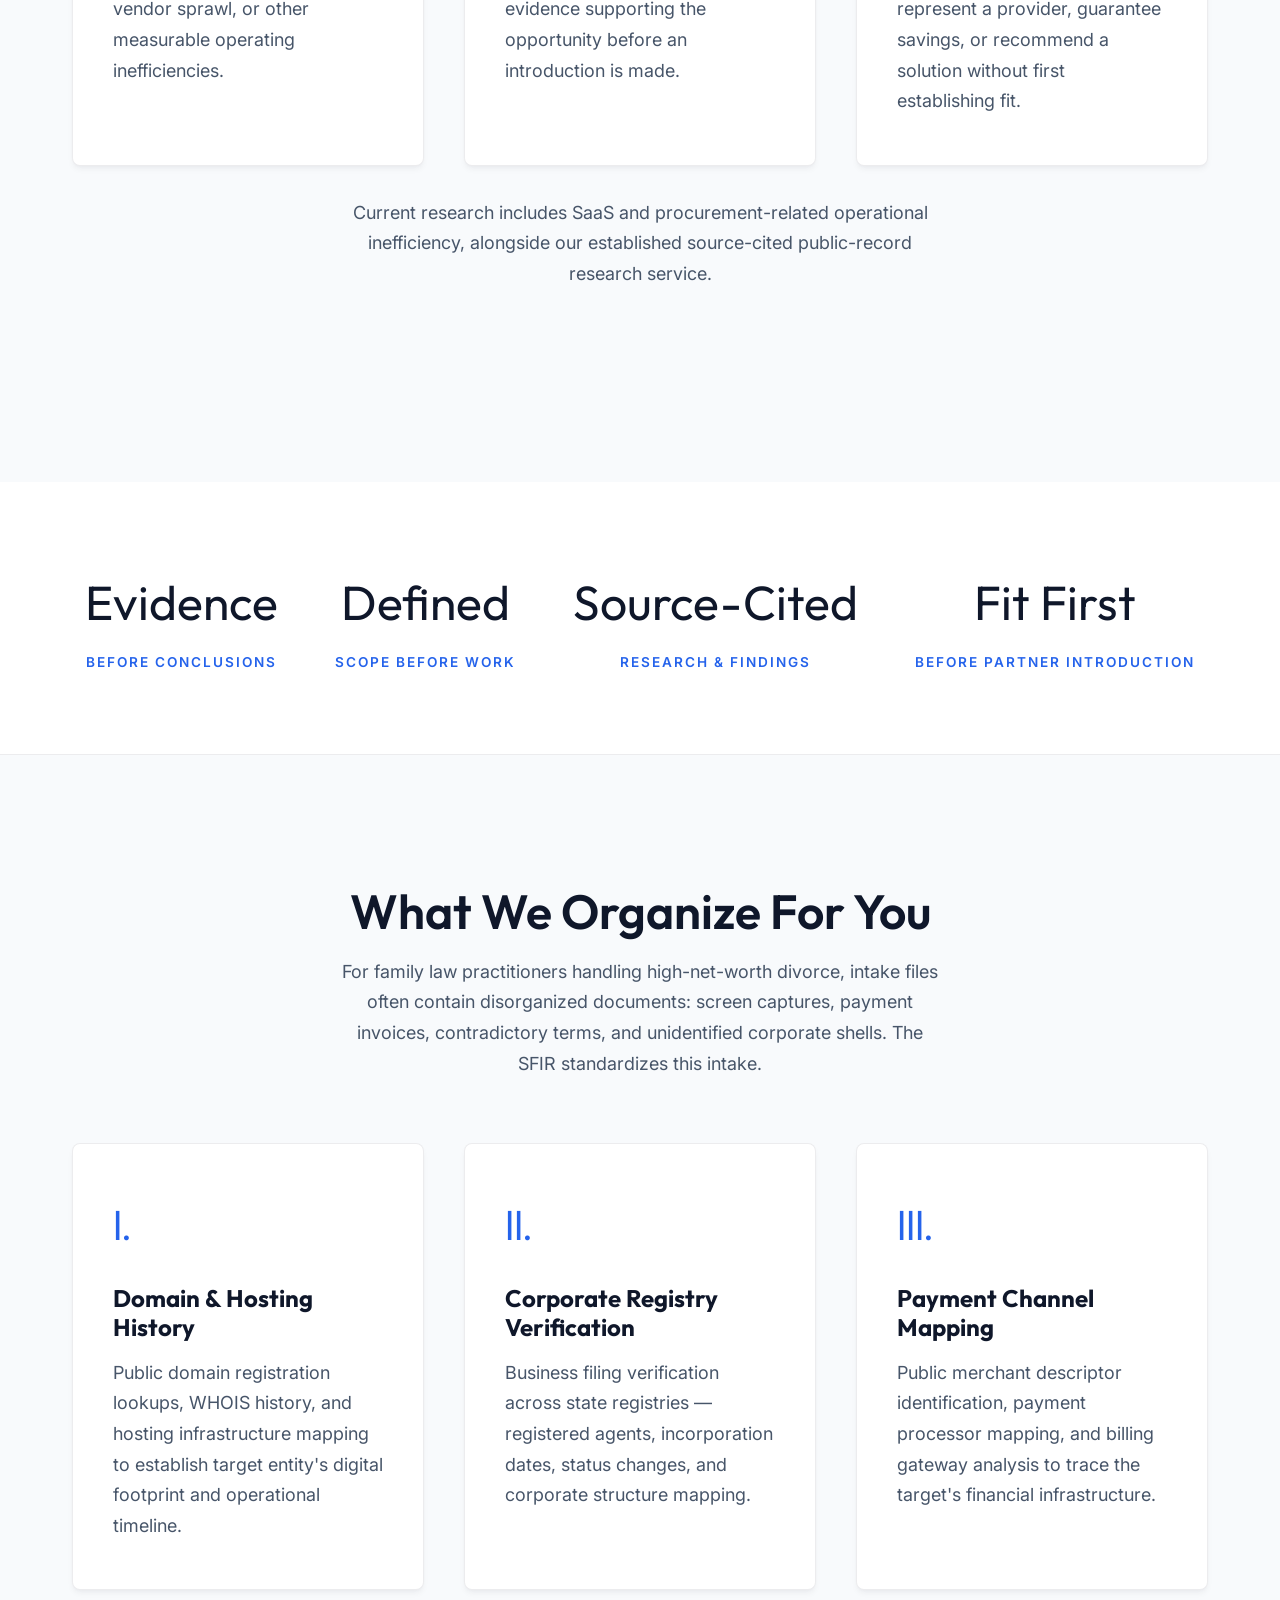
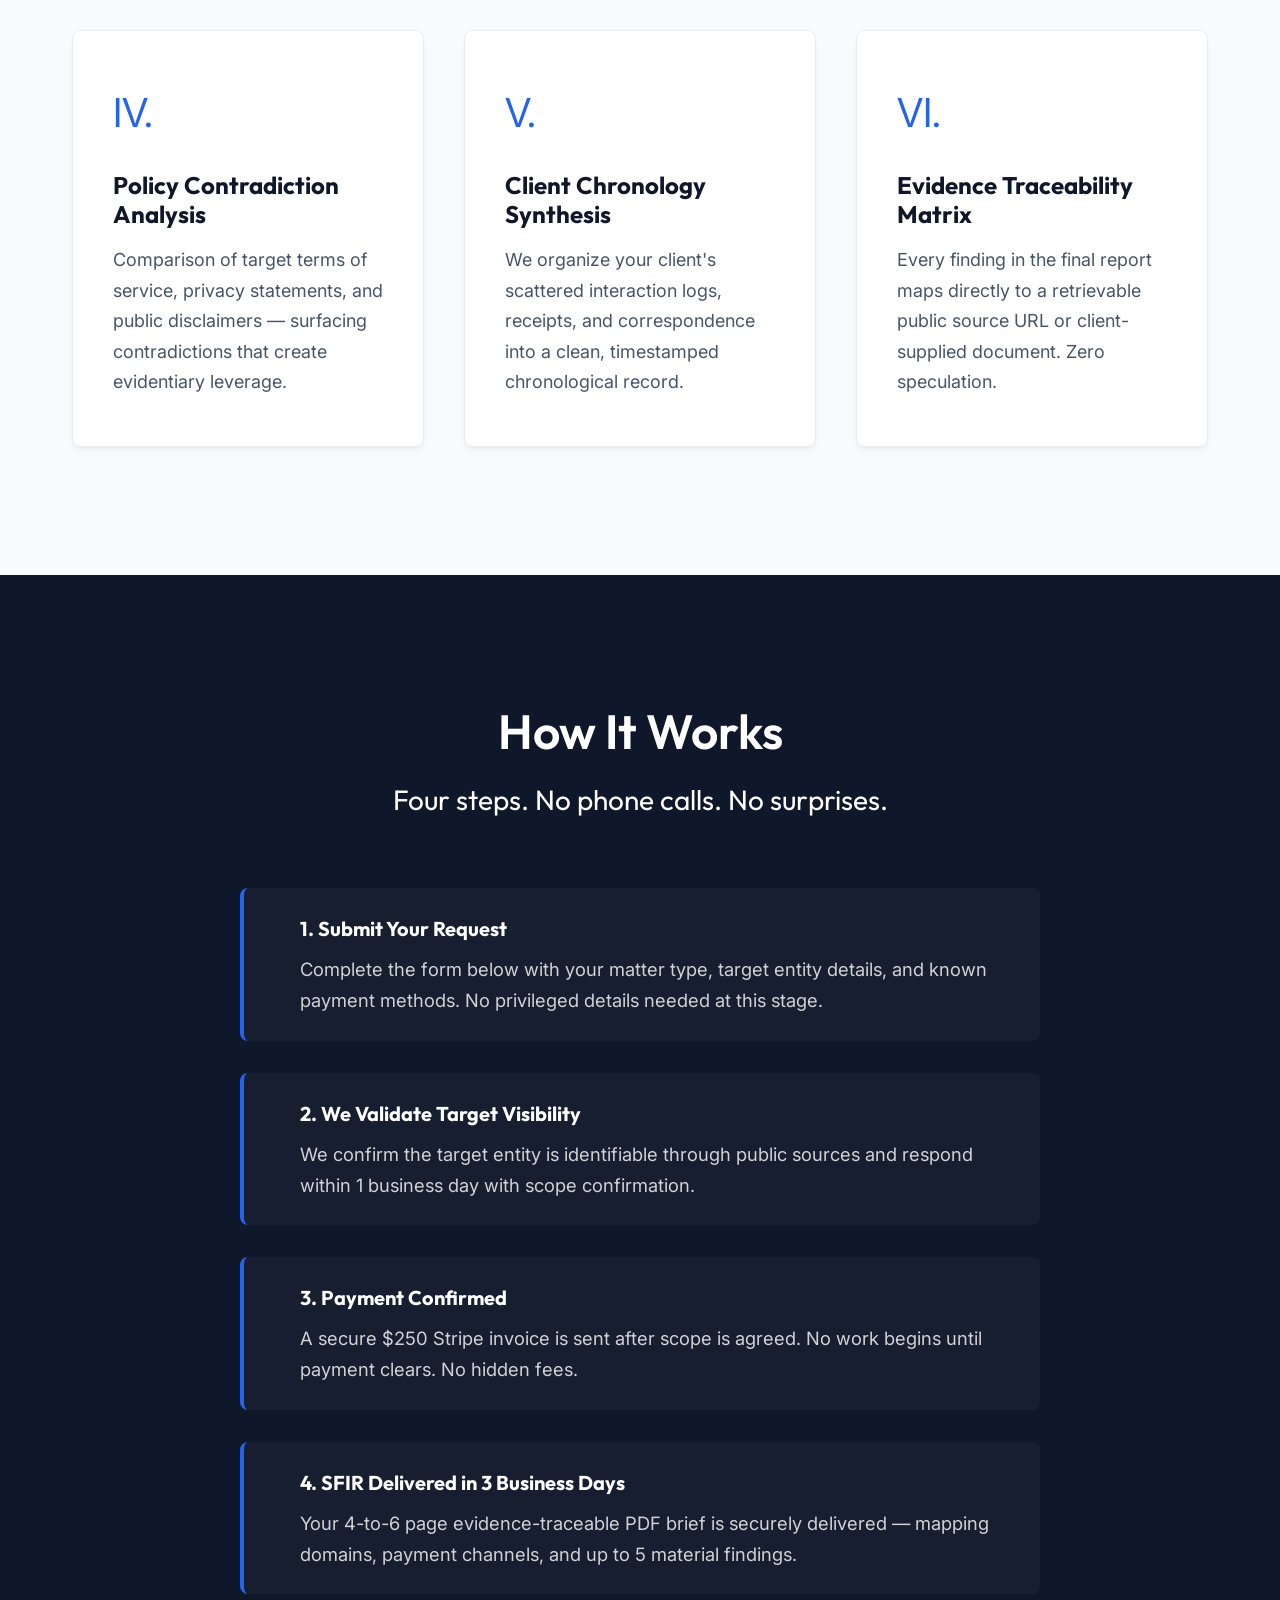
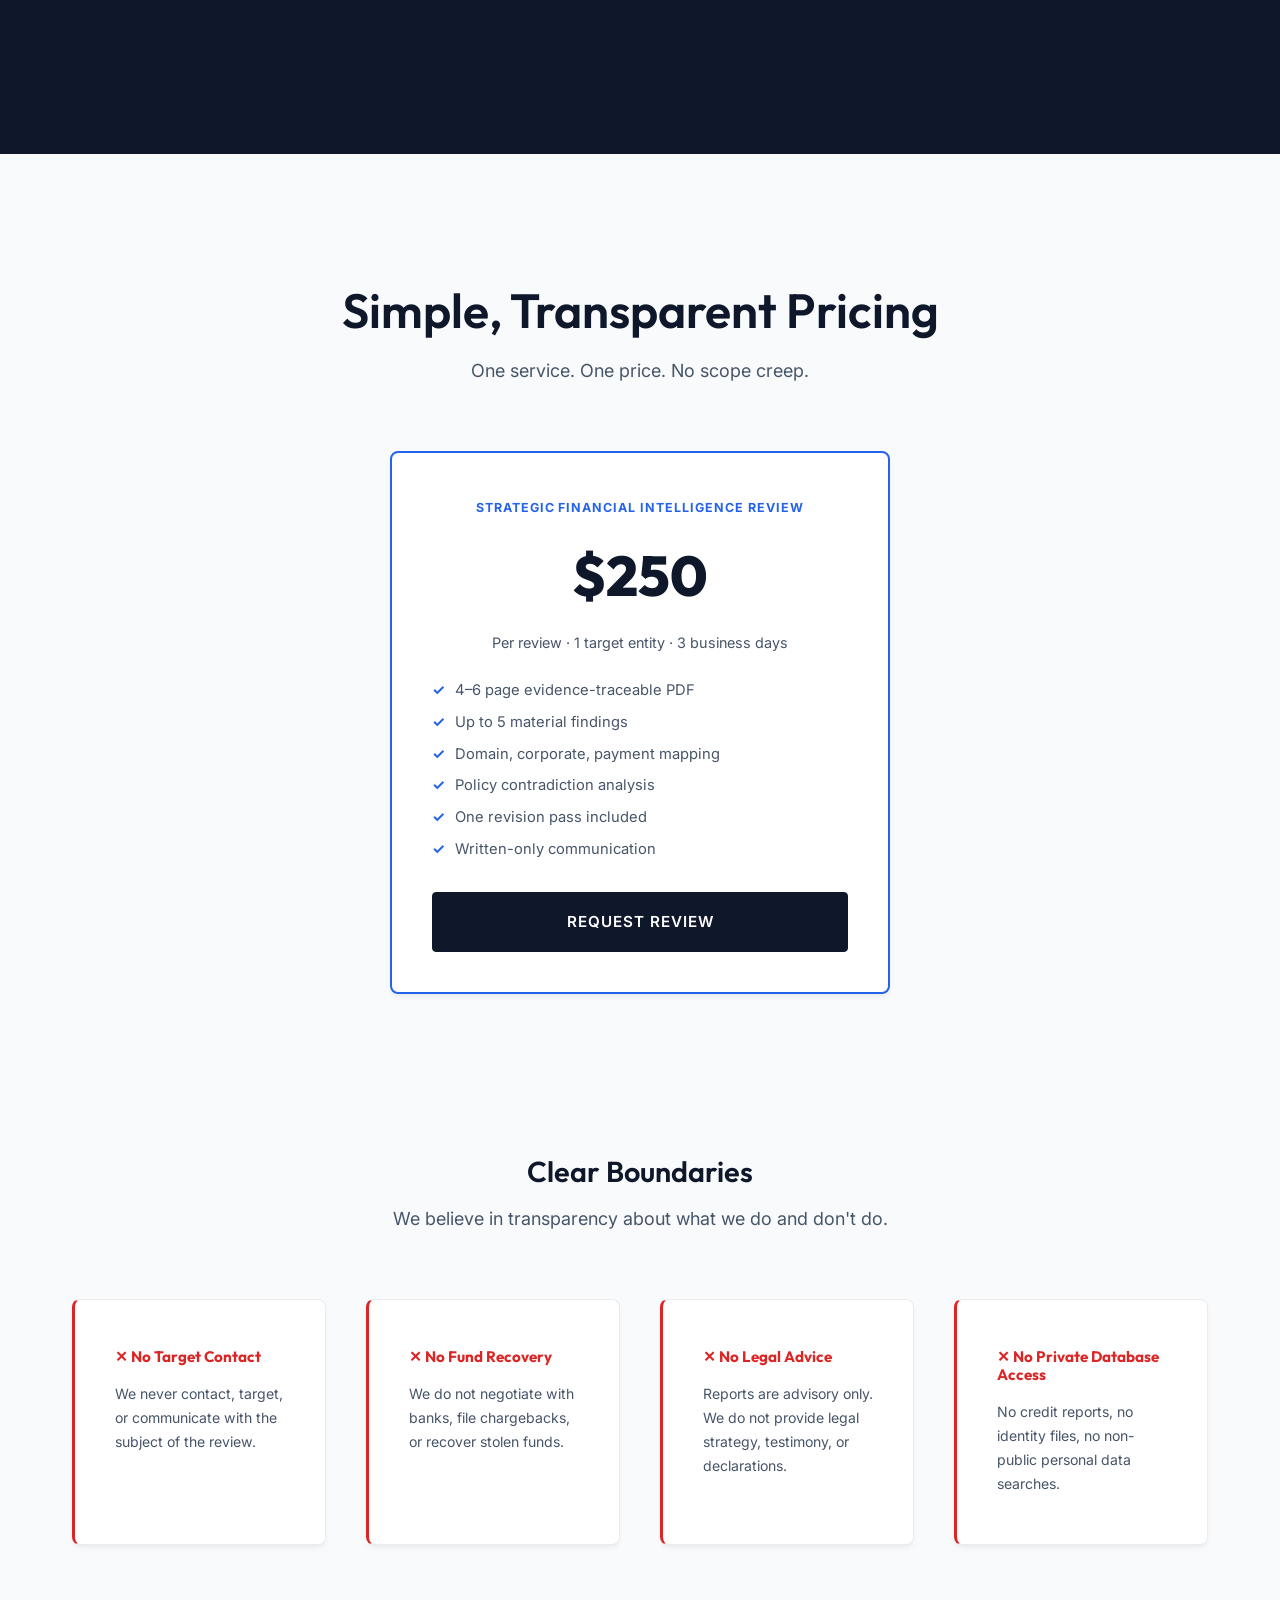
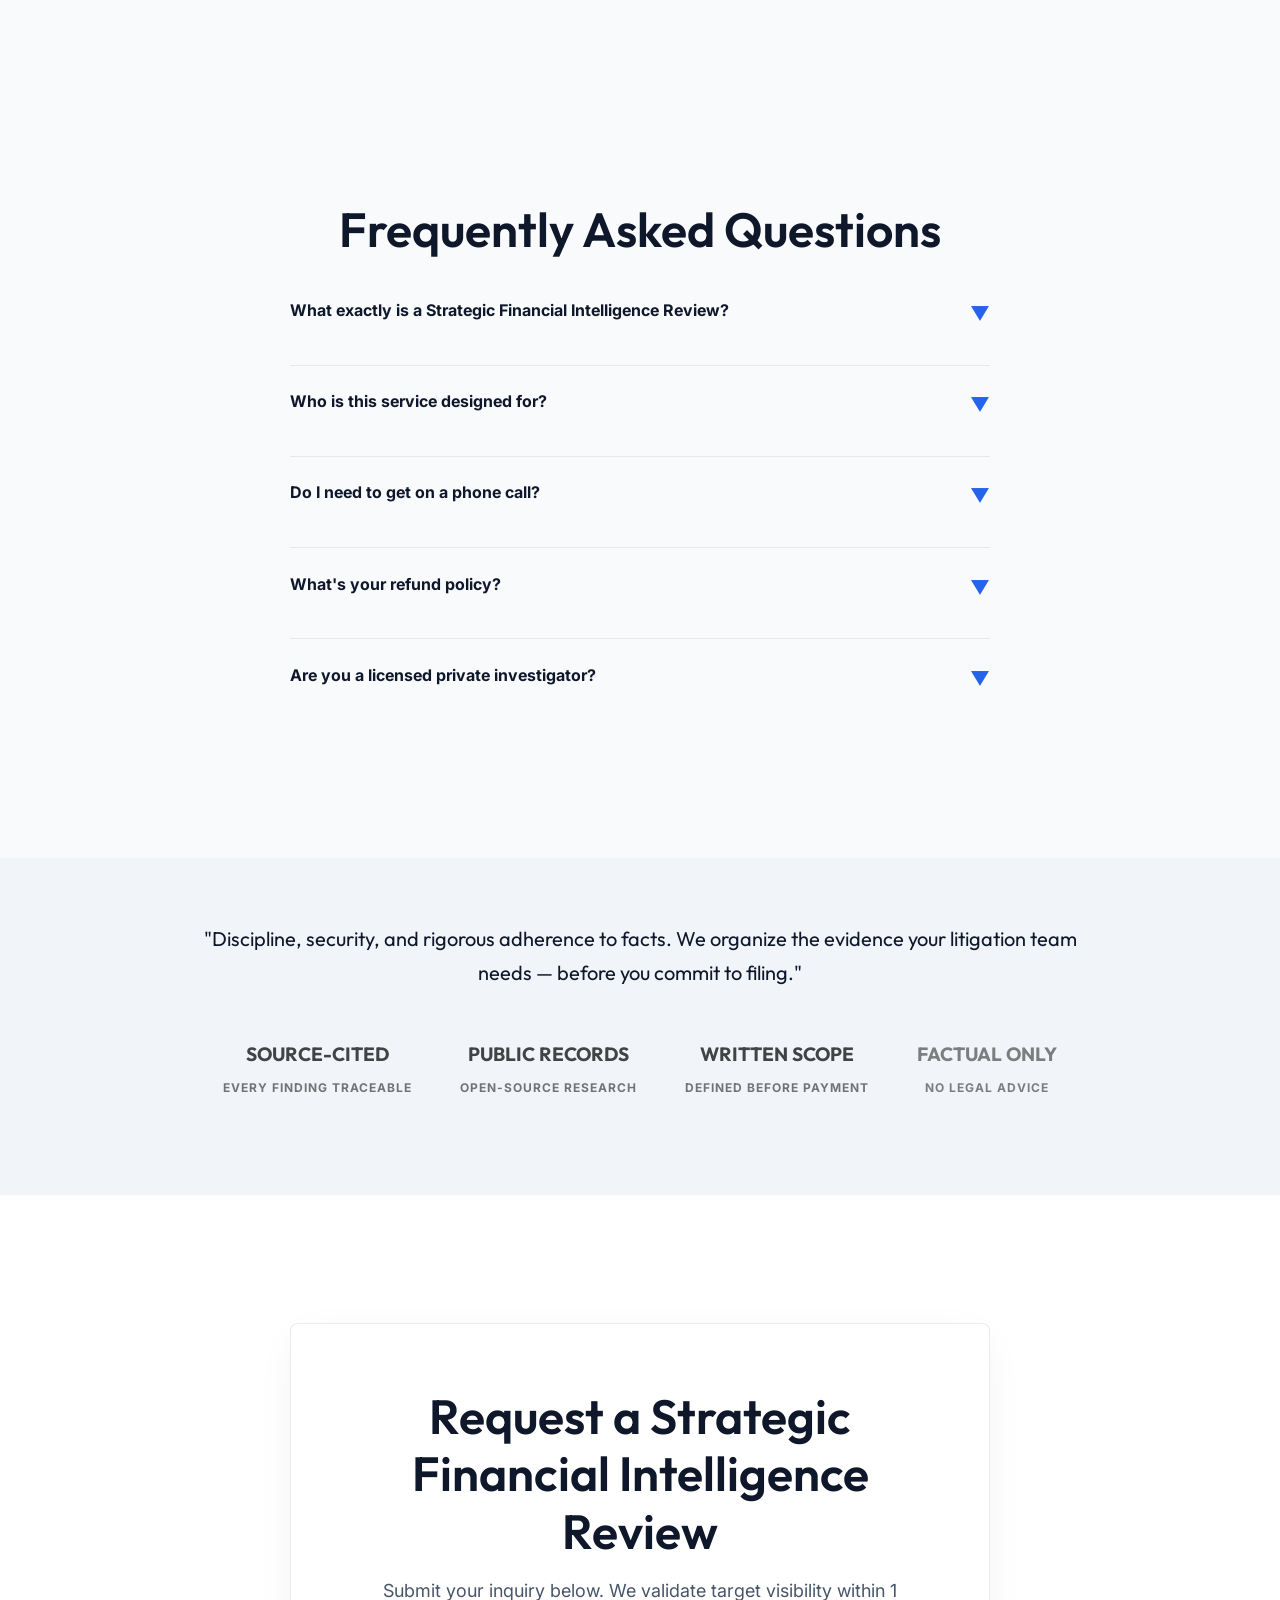
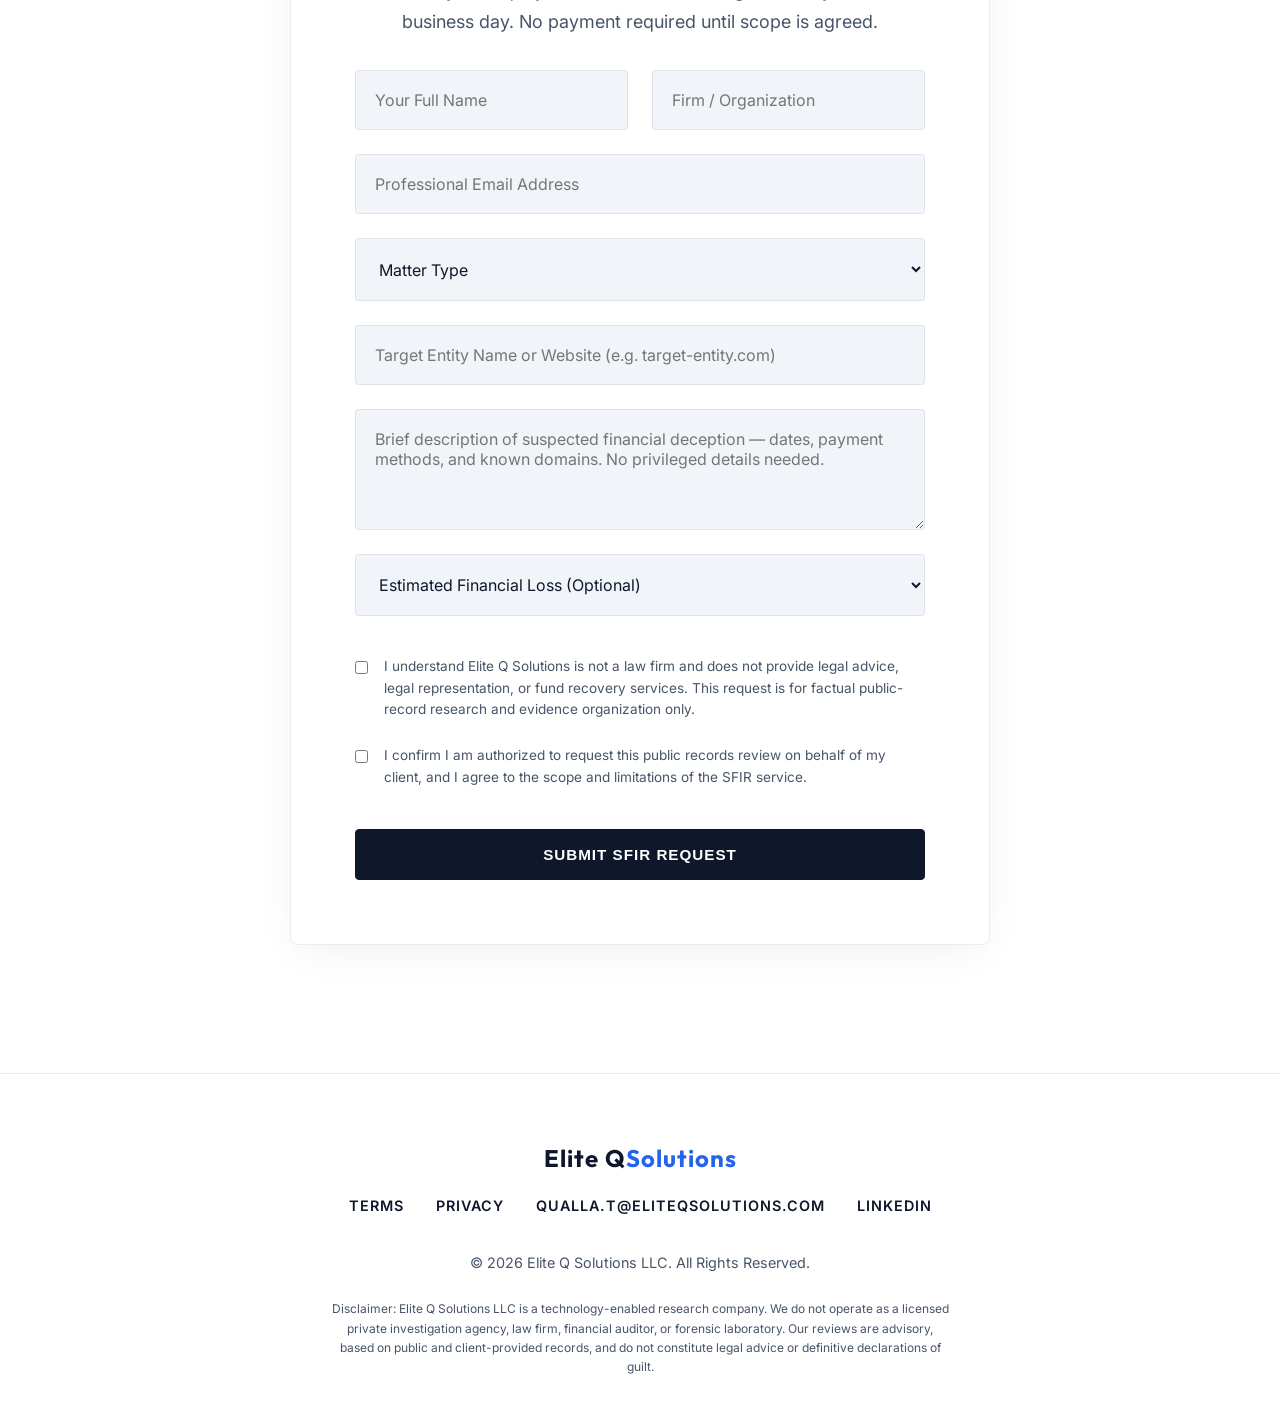
==== commit 0dcc83f8: "Align Elite Q homepage with business research positioning" ====
--- a/index.html
+++ b/index.html
@@ -3,14 +3,14 @@
 <head>
     <meta charset="UTF-8">
     <meta name="viewport" content="width=device-width, initial-scale=1.0">
-    <title>Elite Q Solutions | Pre-Litigation Public Record & Financial Evidence Mapping</title>
-    <meta name="description" content="Elite Q compiles scattered public records, domain history, billing descriptors, and representation contradictions into structured, source-traceable intelligence briefs for boutique family law firms. $250 flat rate. 3 business days.">
+    <title>Elite Q Solutions | Research, Evidence & Business Opportunity Qualification</title>
+    <meta name="description" content="Elite Q Solutions LLC is a technology-enabled research and opportunity-qualification company. We organize source-cited evidence, evaluate operational inefficiencies, and help determine when specialized solutions or partners may be a fit.">
     
     <!-- Open Graph -->
     <meta property="og:type" content="website">
     <meta property="og:url" content="https://eliteqsolutions.com/">
-    <meta property="og:title" content="Elite Q Solutions | Pre-Litigation OSINT for High-Net-Worth Divorce">
-    <meta property="og:description" content="Pre-litigation open-source intelligence (OSINT) to family law firms to map digital footprints, domain networks, and public financial indicators before discovery.">
+    <meta property="og:title" content="Elite Q Solutions | Research, Evidence & Opportunity Qualification">
+    <meta property="og:description" content="Source-cited research, evidence organization, and disciplined qualification of business problems and solution opportunities.">
     <meta property="og:image" content="https://eliteqsolutions.com/images/EliteLogo.jpg">
     
     <link rel="preconnect" href="https://fonts.googleapis.com">
@@ -24,8 +24,8 @@
                 Elite Q <span>Solutions</span>
             </a>
             <nav>
-                <a href="#services">How It Works</a>
-                <a href="#pricing">Pricing</a>
+                <a href="#business">Business Solutions</a>
+                <a href="#services">Research Services</a>
                 <a href="attorneys.html">For Attorneys</a>
                 <a href="case-studies.html">Case Studies</a>
                 <a href="articles.html">Articles</a>
@@ -44,16 +44,17 @@
         <section class="hero container">
             <div class="hero-text">
                 <div style="display:flex;gap:0.5rem;margin-bottom:1.5rem;flex-wrap:wrap;">
-                    <span style="background:rgba(37,99,235,0.1);color:var(--accent-primary);padding:0.3rem 0.8rem;border-radius:999px;font-size:0.78rem;font-weight:600;letter-spacing:0.04em;text-transform:uppercase;">For Family Law Firms</span>
-                    <span style="background:rgba(37,99,235,0.1);color:var(--accent-primary);padding:0.3rem 0.8rem;border-radius:999px;font-size:0.78rem;font-weight:600;letter-spacing:0.04em;text-transform:uppercase;">$250 Flat Rate</span>
-                </div>
-                <h1>Scattered financial evidence.<br><span class="highlight">Organized in 3 days.</span></h1>
-                <p>We compile scattered public records, domain histories, billing descriptors, and corporate filings into structured, source-traceable intelligence briefs — so your litigation team can assess target viability before committing to filing.</p>
+                    <span style="background:rgba(37,99,235,0.1);color:var(--accent-primary);padding:0.3rem 0.8rem;border-radius:999px;font-size:0.78rem;font-weight:600;letter-spacing:0.04em;text-transform:uppercase;">Business Research</span>
+                    <span style="background:rgba(37,99,235,0.1);color:var(--accent-primary);padding:0.3rem 0.8rem;border-radius:999px;font-size:0.78rem;font-weight:600;letter-spacing:0.04em;text-transform:uppercase;">Opportunity Qualification</span>
+                    <span style="background:rgba(37,99,235,0.1);color:var(--accent-primary);padding:0.3rem 0.8rem;border-radius:999px;font-size:0.78rem;font-weight:600;letter-spacing:0.04em;text-transform:uppercase;">Source-Cited Evidence</span>
+                </div>
+                <h1>Evidence first.<br><span class="highlight">Better business decisions.</span></h1>
+                <p>Elite Q Solutions LLC is a technology-enabled research and opportunity-qualification company. We organize fragmented information into source-cited decision support, investigate measurable operational inefficiencies, and help determine when specialized technology or service partners may be a fit.</p>
                 <div class="hero-actions">
-                    <a href="intake.html" class="btn-primary">Request Strategic Financial Review</a>
+                    <a href="#business" class="btn-primary">Explore Business Solutions</a>
                     <a href="Family_Law_OSINT_Briefing.html" target="_blank" class="btn-secondary" style="border: 2px solid var(--accent-primary); color: var(--accent-primary); display: flex; align-items: center; justify-content: center; gap: 0.5rem; text-decoration: none; padding: 1rem 2rem; border-radius: 4px; font-weight: 600; transition: all 0.2s ease;">
                         <svg width="20" height="20" fill="none" stroke="currentColor" stroke-width="2" viewBox="0 0 24 24"><path d="M4 16v1a3 3 0 003 3h10a3 3 0 003-3v-1m-4-4l-4 4m0 0l-4-4m4 4V4"></path></svg>
-                        Download Law Firm OSINT Briefing
+                        View Current Research Service
                     </a>
                 </div>
             </div>
@@ -75,24 +76,48 @@
             </div>
         </section>
 
+        <!-- Business Solutions -->
+        <section id="business" class="services container">
+            <h2 class="section-title">Business Research & Opportunity Qualification</h2>
+            <p class="section-subtitle">We research business problems before recommending a solution. The goal is to identify measurable friction, qualify whether it is material, and determine whether a specialized provider is actually a fit.</p>
+            <div class="grid">
+                <div class="service-card">
+                    <div class="icon">01.</div>
+                    <h3>Operational Cost & Leakage Research</h3>
+                    <p>We examine public and client-provided information for signs of avoidable cost, fragmented workflows, renewal exposure, vendor sprawl, or other measurable operating inefficiencies.</p>
+                </div>
+                <div class="service-card">
+                    <div class="icon">02.</div>
+                    <h3>Opportunity Qualification</h3>
+                    <p>We separate real problems from weak signals by checking business need, decision authority, timing, scope, and the evidence supporting the opportunity before an introduction is made.</p>
+                </div>
+                <div class="service-card">
+                    <div class="icon">03.</div>
+                    <h3>Technology & Service Partner Fit</h3>
+                    <p>When a researched problem matches a specialized provider, we can facilitate a qualified introduction. We do not represent a provider, guarantee savings, or recommend a solution without first establishing fit.</p>
+                </div>
+            </div>
+            <p class="section-subtitle" style="margin-top:2rem;">Current research includes SaaS and procurement-related operational inefficiency, alongside our established source-cited public-record research service.</p>
+        </section>
+
         <!-- Stats Bar -->
         <section class="stats-bar">
             <div class="container stats-grid">
                 <div class="stat-item">
-                    <span class="stat-number">$250</span>
-                    <span class="stat-label">Flat Rate Per Review</span>
+                    <span class="stat-number">Evidence</span>
+                    <span class="stat-label">Before Conclusions</span>
                 </div>
                 <div class="stat-item">
-                    <span class="stat-number">3 Days</span>
-                    <span class="stat-label">Business Day Turnaround</span>
+                    <span class="stat-number">Defined</span>
+                    <span class="stat-label">Scope Before Work</span>
                 </div>
                 <div class="stat-item">
-                    <span class="stat-number">100%</span>
-                    <span class="stat-label">Source-Cited Findings</span>
+                    <span class="stat-number">Source-Cited</span>
+                    <span class="stat-label">Research & Findings</span>
                 </div>
                 <div class="stat-item">
-                    <span class="stat-number">Written</span>
-                    <span class="stat-label">No Phone Calls Required</span>
+                    <span class="stat-number">Fit First</span>
+                    <span class="stat-label">Before Partner Introduction</span>
                 </div>
             </div>
         </section>
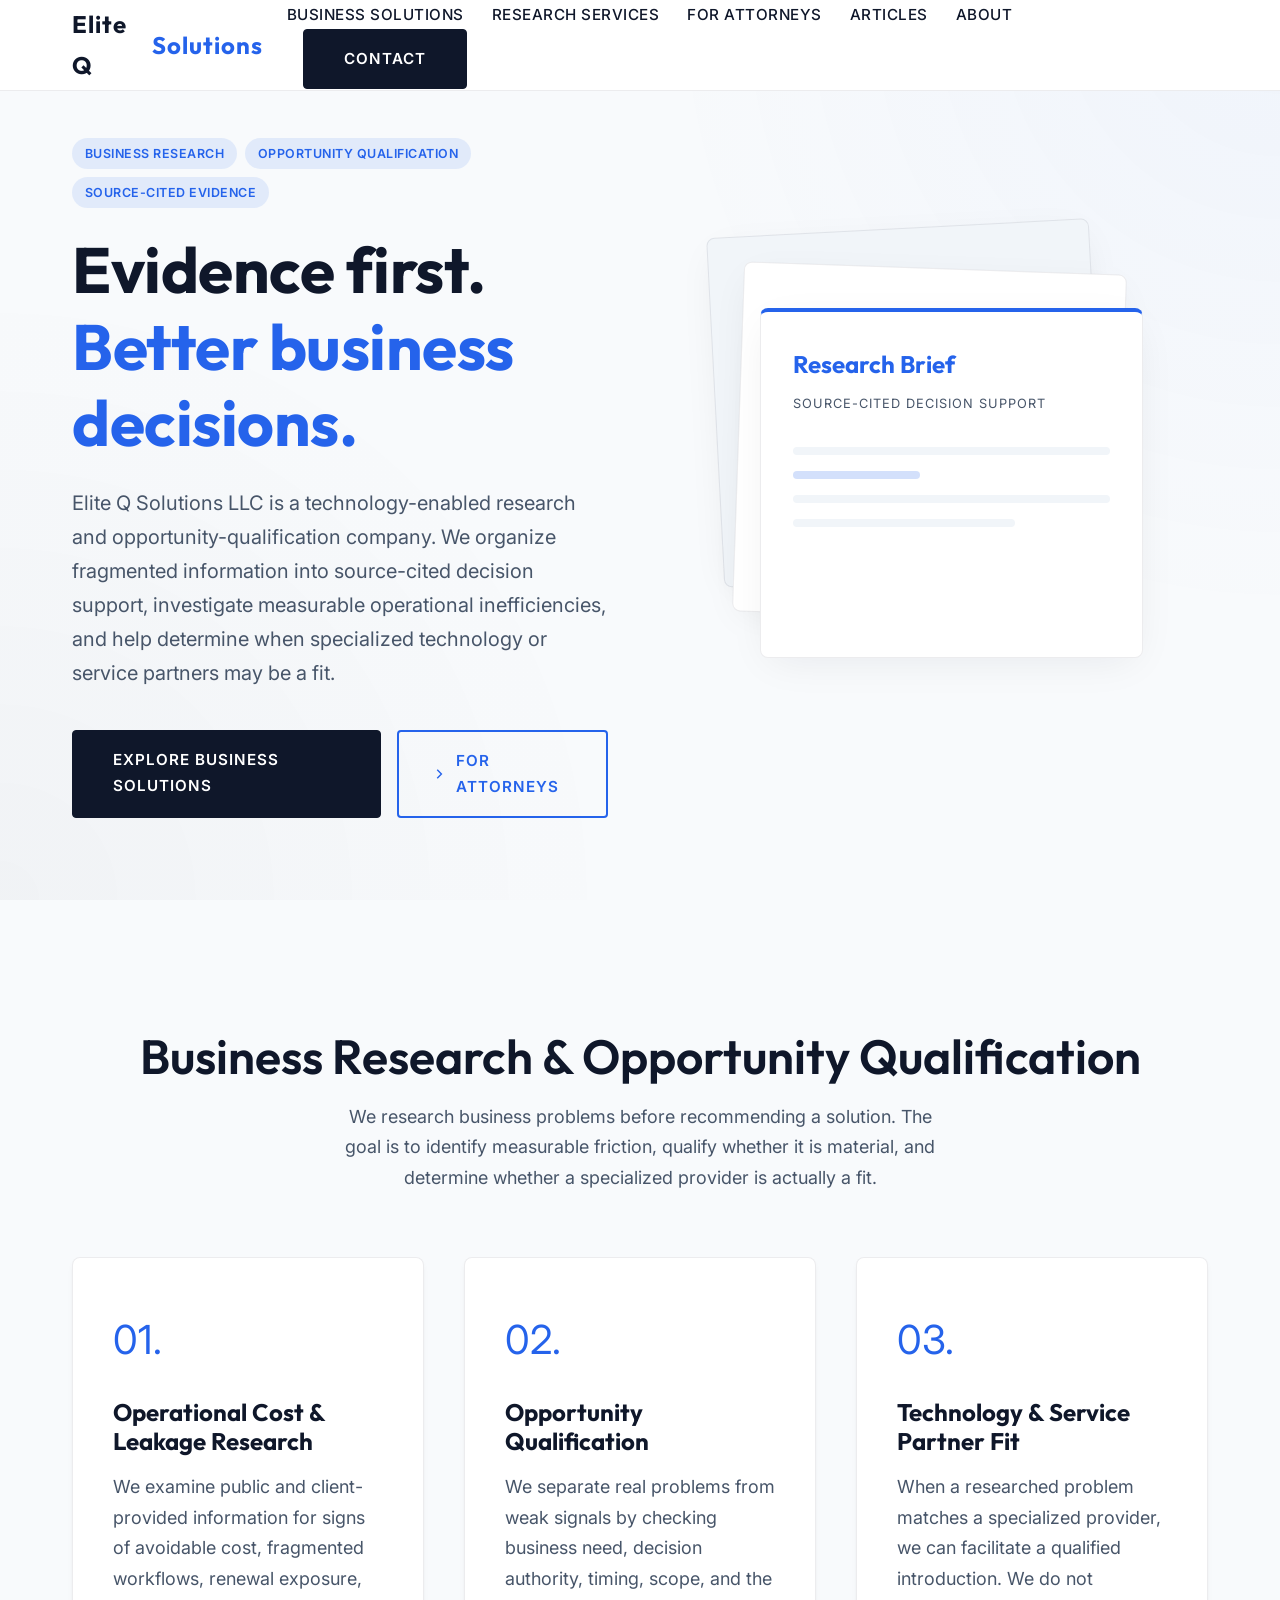
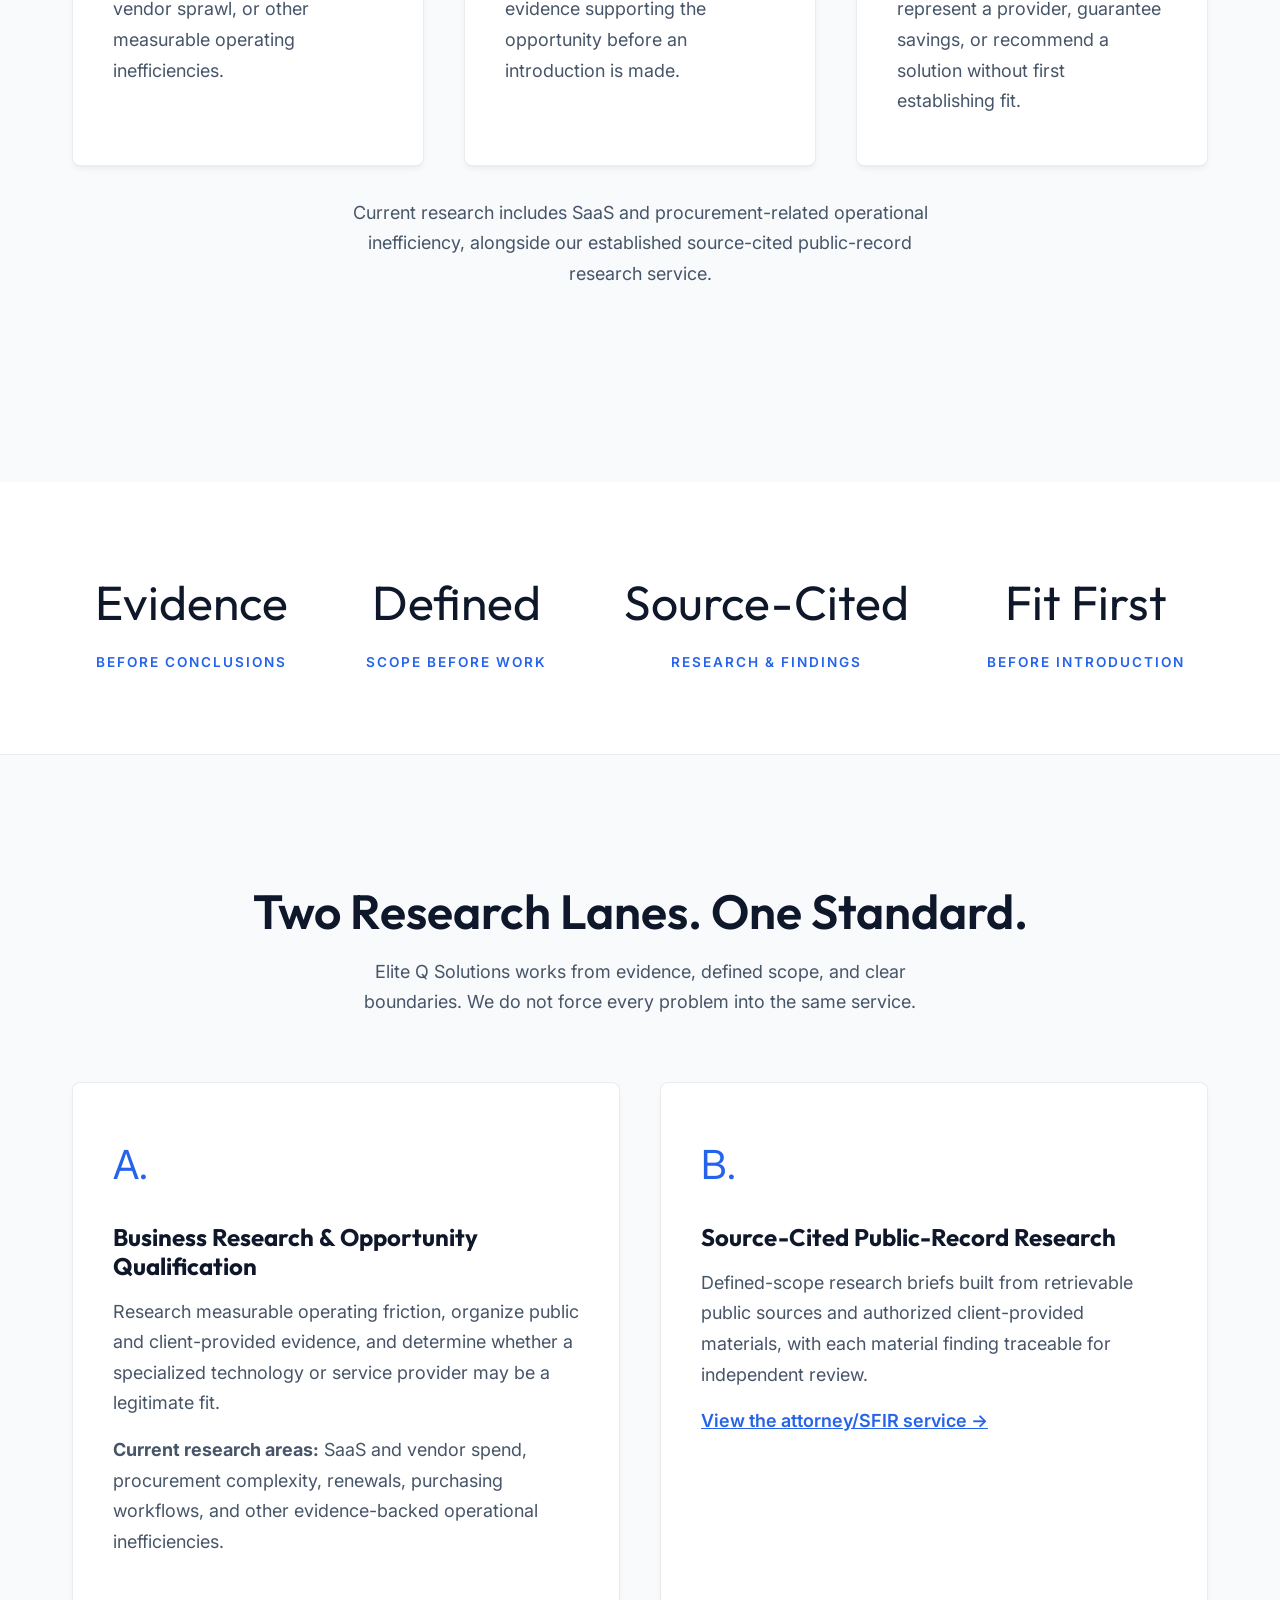
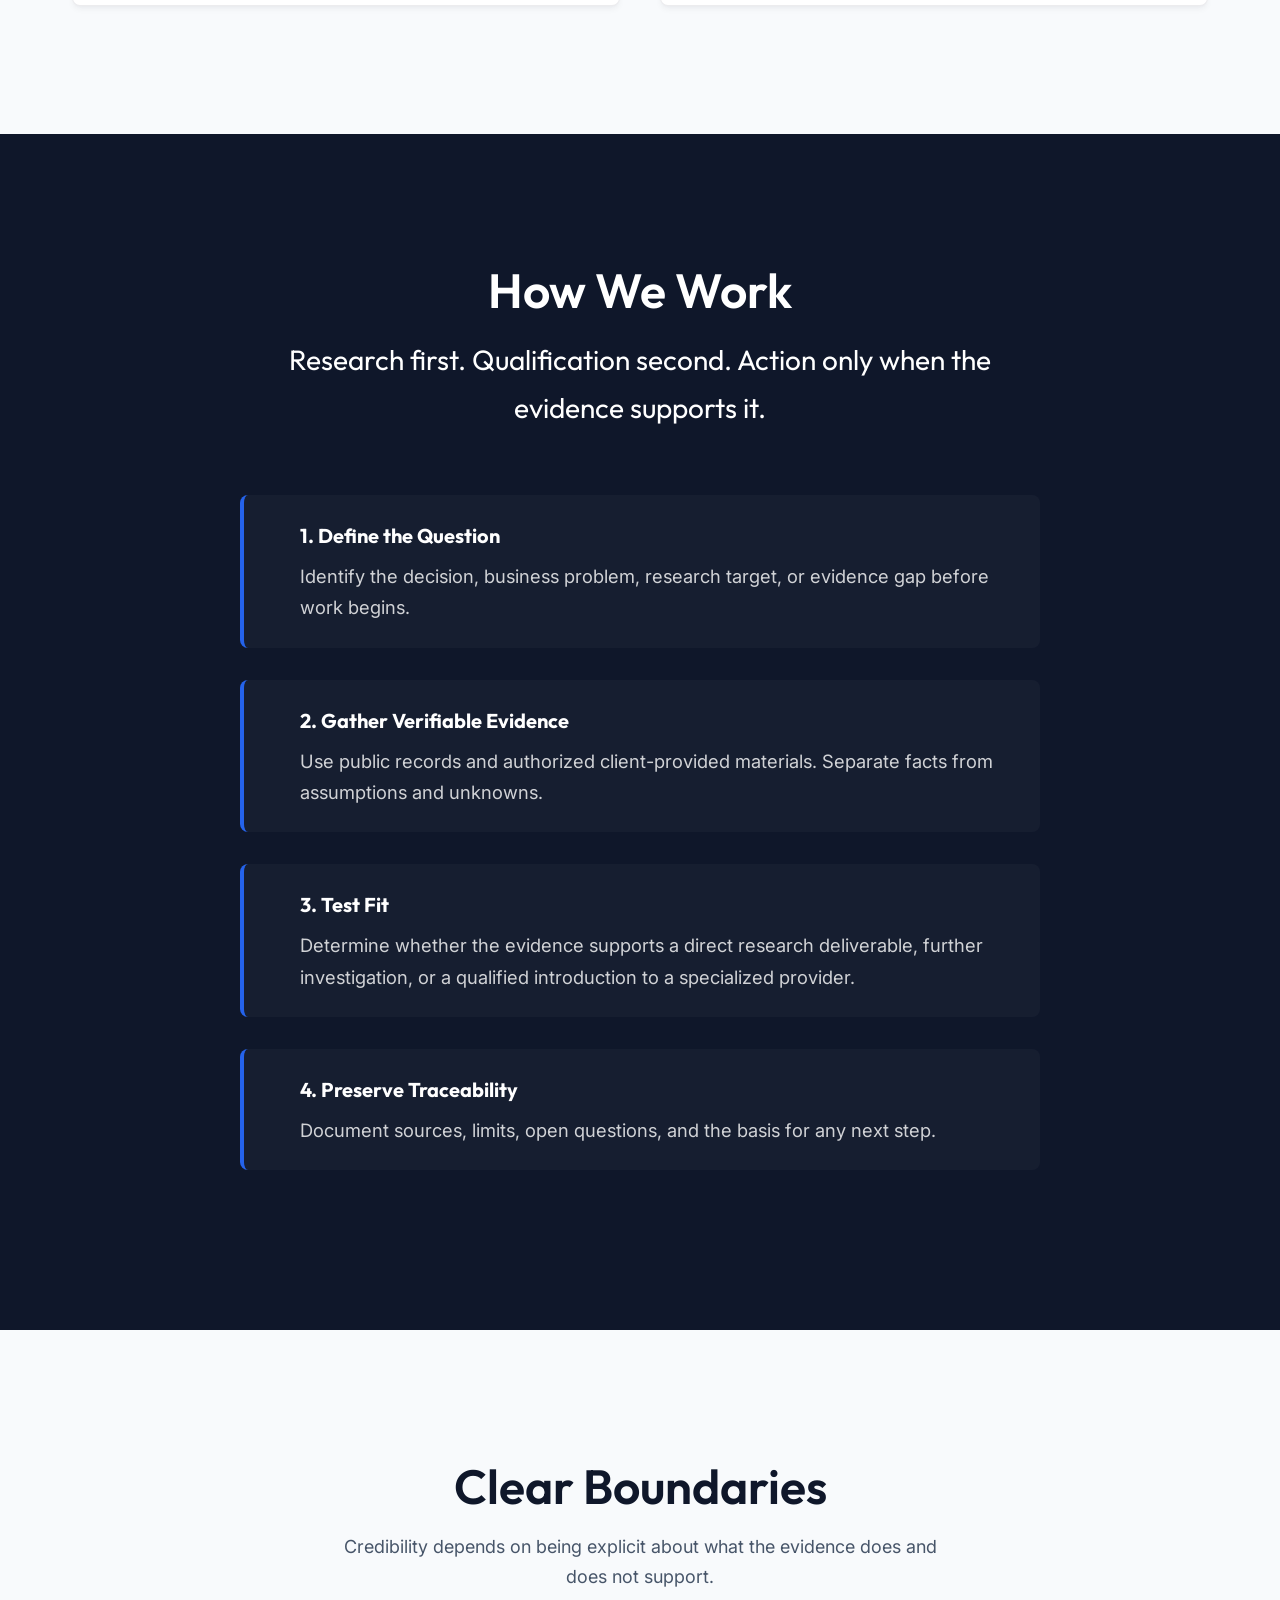
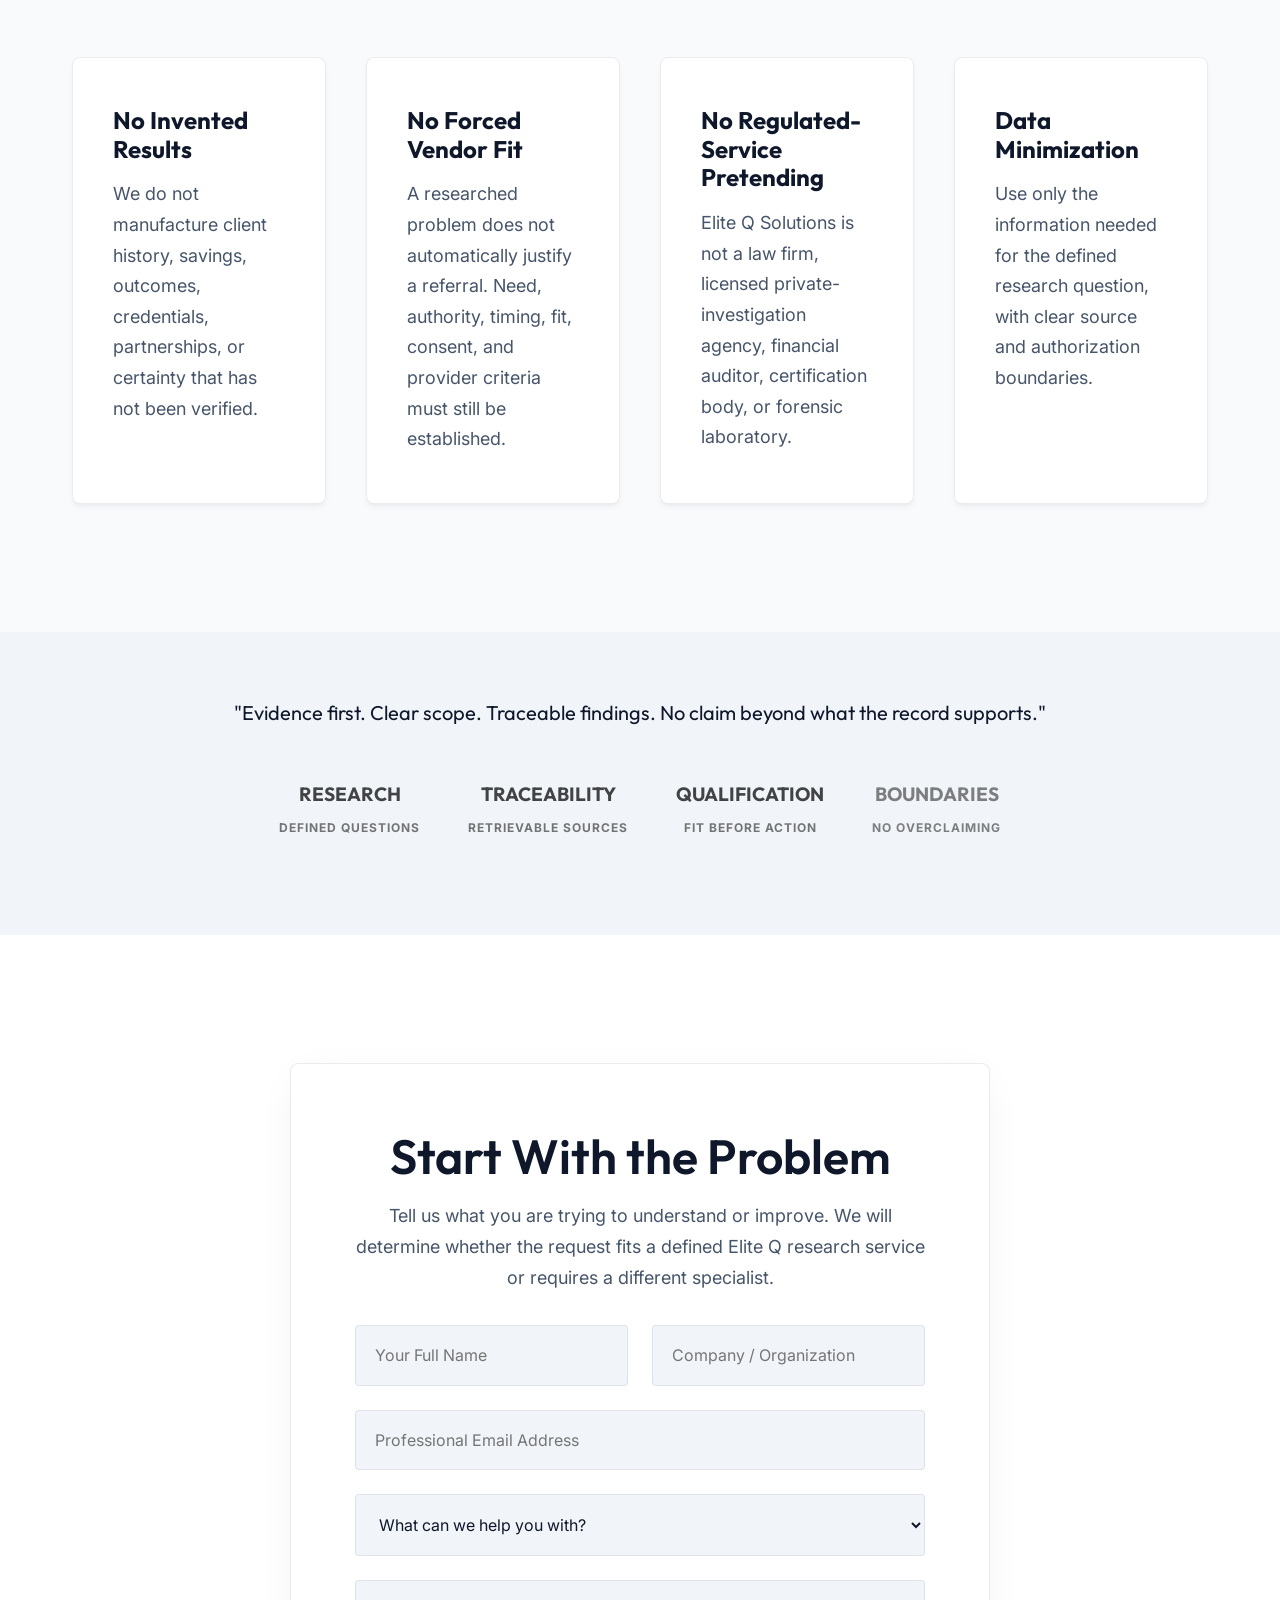
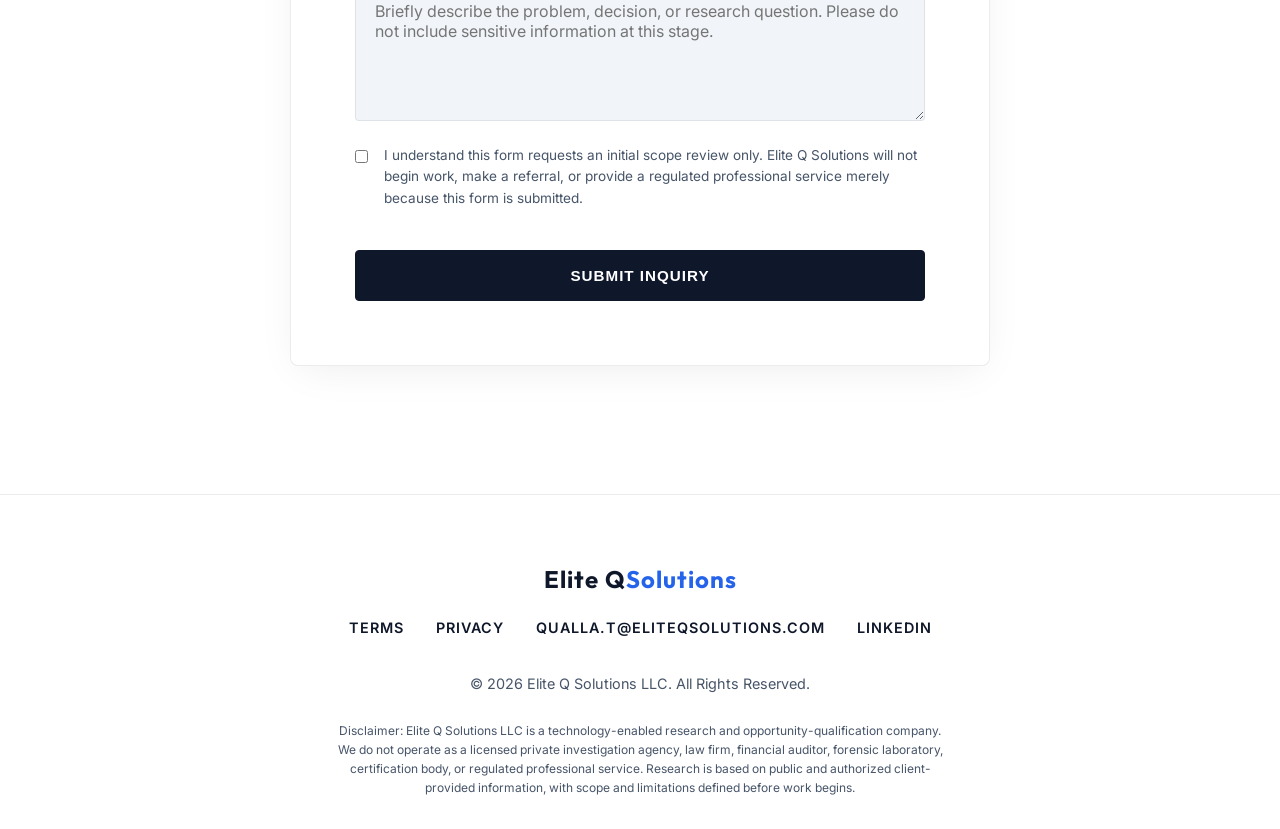
==== commit de81ca4b: "Broaden Elite Q homepage across research service lanes" ====
--- a/index.html
+++ b/index.html
@@ -27,14 +27,9 @@
                 <a href="#business">Business Solutions</a>
                 <a href="#services">Research Services</a>
                 <a href="attorneys.html">For Attorneys</a>
-                <a href="case-studies.html">Case Studies</a>
                 <a href="articles.html">Articles</a>
-                <a href="#faq">FAQ</a>
-                <a href="intake.html" class="btn-primary" style="margin-left: 2.5rem;">Request SFIR</a>
-                <a href="Family_Law_OSINT_Briefing.html" target="_blank" class="btn-secondary" style="margin-left: 1rem; border: 1px solid var(--accent-primary); color: var(--accent-primary); padding: 0.8rem 1.5rem; display: inline-flex; align-items: center; gap: 0.5rem;">
-                    <svg width="16" height="16" fill="none" stroke="currentColor" stroke-width="2" viewBox="0 0 24 24"><path d="M4 16v1a3 3 0 003 3h10a3 3 0 003-3v-1m-4-4l-4 4m0 0l-4-4m4 4V4"></path></svg>
-                    Briefing PDF
-                </a>
+                <a href="#about">About</a>
+                <a href="#contact" class="btn-primary" style="margin-left: 2.5rem;">Contact</a>
             </nav>
         </div>
     </header>
@@ -52,9 +47,9 @@
                 <p>Elite Q Solutions LLC is a technology-enabled research and opportunity-qualification company. We organize fragmented information into source-cited decision support, investigate measurable operational inefficiencies, and help determine when specialized technology or service partners may be a fit.</p>
                 <div class="hero-actions">
                     <a href="#business" class="btn-primary">Explore Business Solutions</a>
-                    <a href="Family_Law_OSINT_Briefing.html" target="_blank" class="btn-secondary" style="border: 2px solid var(--accent-primary); color: var(--accent-primary); display: flex; align-items: center; justify-content: center; gap: 0.5rem; text-decoration: none; padding: 1rem 2rem; border-radius: 4px; font-weight: 600; transition: all 0.2s ease;">
-                        <svg width="20" height="20" fill="none" stroke="currentColor" stroke-width="2" viewBox="0 0 24 24"><path d="M4 16v1a3 3 0 003 3h10a3 3 0 003-3v-1m-4-4l-4 4m0 0l-4-4m4 4V4"></path></svg>
-                        View Current Research Service
+                    <a href="attorneys.html" class="btn-secondary" style="border: 2px solid var(--accent-primary); color: var(--accent-primary); display: flex; align-items: center; justify-content: center; gap: 0.5rem; text-decoration: none; padding: 1rem 2rem; border-radius: 4px; font-weight: 600; transition: all 0.2s ease;">
+                        <svg width="20" height="20" fill="none" stroke="currentColor" stroke-width="2" viewBox="0 0 24 24"><path d="M9 18l6-6-6-6"></path></svg>
+                        For Attorneys
                     </a>
                 </div>
             </div>
@@ -64,8 +59,8 @@
                     <div class="doc-card doc-card-2"></div>
                     <div class="doc-card doc-card-3">
                         <div style="margin-bottom: 2rem;">
-                            <span style="font-family: var(--font-heading); font-size: 1.5rem; color: var(--accent-primary); font-weight: 700;">SFIR Report</span>
-                            <span style="display: block; font-size: 0.8rem; color: var(--text-muted); text-transform: uppercase; letter-spacing: 1px; margin-top: 0.5rem;">Strategic Financial Intelligence Review</span>
+                            <span style="font-family: var(--font-heading); font-size: 1.5rem; color: var(--accent-primary); font-weight: 700;">Research Brief</span>
+                            <span style="display: block; font-size: 0.8rem; color: var(--text-muted); text-transform: uppercase; letter-spacing: 1px; margin-top: 0.5rem;">Source-Cited Decision Support</span>
                         </div>
                         <div class="doc-line"></div>
                         <div class="doc-line accent"></div>
@@ -100,260 +95,112 @@
             <p class="section-subtitle" style="margin-top:2rem;">Current research includes SaaS and procurement-related operational inefficiency, alongside our established source-cited public-record research service.</p>
         </section>
 
-        <!-- Stats Bar -->
+        <!-- Operating Principles -->
         <section class="stats-bar">
             <div class="container stats-grid">
-                <div class="stat-item">
-                    <span class="stat-number">Evidence</span>
-                    <span class="stat-label">Before Conclusions</span>
-                </div>
-                <div class="stat-item">
-                    <span class="stat-number">Defined</span>
-                    <span class="stat-label">Scope Before Work</span>
-                </div>
-                <div class="stat-item">
-                    <span class="stat-number">Source-Cited</span>
-                    <span class="stat-label">Research & Findings</span>
-                </div>
-                <div class="stat-item">
-                    <span class="stat-number">Fit First</span>
-                    <span class="stat-label">Before Partner Introduction</span>
-                </div>
-            </div>
-        </section>
-
-        <!-- How It Works -->
+                <div class="stat-item"><span class="stat-number">Evidence</span><span class="stat-label">Before Conclusions</span></div>
+                <div class="stat-item"><span class="stat-number">Defined</span><span class="stat-label">Scope Before Work</span></div>
+                <div class="stat-item"><span class="stat-number">Source-Cited</span><span class="stat-label">Research & Findings</span></div>
+                <div class="stat-item"><span class="stat-number">Fit First</span><span class="stat-label">Before Introduction</span></div>
+            </div>
+        </section>
+
+        <!-- Research Services -->
         <section id="services" class="services container">
-            <h2 class="section-title">What We Organize For You</h2>
-            <p class="section-subtitle">For family law practitioners handling high-net-worth divorce, intake files often contain disorganized documents: screen captures, payment invoices, contradictory terms, and unidentified corporate shells. The SFIR standardizes this intake.</p>
+            <h2 class="section-title">Two Research Lanes. One Standard.</h2>
+            <p class="section-subtitle">Elite Q Solutions works from evidence, defined scope, and clear boundaries. We do not force every problem into the same service.</p>
             <div class="grid">
                 <div class="service-card">
-                    <div class="icon">I.</div>
-                    <h3>Domain & Hosting History</h3>
-                    <p>Public domain registration lookups, WHOIS history, and hosting infrastructure mapping to establish target entity's digital footprint and operational timeline.</p>
-                </div>
-                <div class="service-card">
-                    <div class="icon">II.</div>
-                    <h3>Corporate Registry Verification</h3>
-                    <p>Business filing verification across state registries — registered agents, incorporation dates, status changes, and corporate structure mapping.</p>
-                </div>
-                <div class="service-card">
-                    <div class="icon">III.</div>
-                    <h3>Payment Channel Mapping</h3>
-                    <p>Public merchant descriptor identification, payment processor mapping, and billing gateway analysis to trace the target's financial infrastructure.</p>
-                </div>
-                <div class="service-card">
-                    <div class="icon">IV.</div>
-                    <h3>Policy Contradiction Analysis</h3>
-                    <p>Comparison of target terms of service, privacy statements, and public disclaimers — surfacing contradictions that create evidentiary leverage.</p>
-                </div>
-                <div class="service-card">
-                    <div class="icon">V.</div>
-                    <h3>Client Chronology Synthesis</h3>
-                    <p>We organize your client's scattered interaction logs, receipts, and correspondence into a clean, timestamped chronological record.</p>
-                </div>
-                <div class="service-card">
-                    <div class="icon">VI.</div>
-                    <h3>Evidence Traceability Matrix</h3>
-                    <p>Every finding in the final report maps directly to a retrievable public source URL or client-supplied document. Zero speculation.</p>
-                </div>
-            </div>
-        </section>
-
-        <!-- The Standard -->
+                    <div class="icon">A.</div>
+                    <h3>Business Research & Opportunity Qualification</h3>
+                    <p>Research measurable operating friction, organize public and client-provided evidence, and determine whether a specialized technology or service provider may be a legitimate fit.</p>
+                    <p style="margin-top:1rem;"><strong>Current research areas:</strong> SaaS and vendor spend, procurement complexity, renewals, purchasing workflows, and other evidence-backed operational inefficiencies.</p>
+                </div>
+                <div class="service-card">
+                    <div class="icon">B.</div>
+                    <h3>Source-Cited Public-Record Research</h3>
+                    <p>Defined-scope research briefs built from retrievable public sources and authorized client-provided materials, with each material finding traceable for independent review.</p>
+                    <p style="margin-top:1rem;"><a href="attorneys.html" style="color:var(--accent-primary);font-weight:600;">View the attorney/SFIR service &rarr;</a></p>
+                </div>
+            </div>
+        </section>
+        <!-- How We Work -->
         <section id="methodology" class="methodology">
             <div class="container">
-                <h2 class="section-title">How It Works</h2>
+                <h2 class="section-title">How We Work</h2>
                 <div class="methodology-content">
-                    <p class="large-text">Four steps. No phone calls. No surprises.</p>
+                    <p class="large-text">Research first. Qualification second. Action only when the evidence supports it.</p>
                     <ul class="truth-list">
-                        <li><strong>1. Submit Your Request</strong> Complete the form below with your matter type, target entity details, and known payment methods. No privileged details needed at this stage.</li>
-                        <li><strong>2. We Validate Target Visibility</strong> We confirm the target entity is identifiable through public sources and respond within 1 business day with scope confirmation.</li>
-                        <li><strong>3. Payment Confirmed</strong> A secure $250 Stripe invoice is sent after scope is agreed. No work begins until payment clears. No hidden fees.</li>
-                        <li><strong>4. SFIR Delivered in 3 Business Days</strong> Your 4-to-6 page evidence-traceable PDF brief is securely delivered — mapping domains, payment channels, and up to 5 material findings.</li>
+                        <li><strong>1. Define the Question</strong> Identify the decision, business problem, research target, or evidence gap before work begins.</li>
+                        <li><strong>2. Gather Verifiable Evidence</strong> Use public records and authorized client-provided materials. Separate facts from assumptions and unknowns.</li>
+                        <li><strong>3. Test Fit</strong> Determine whether the evidence supports a direct research deliverable, further investigation, or a qualified introduction to a specialized provider.</li>
+                        <li><strong>4. Preserve Traceability</strong> Document sources, limits, open questions, and the basis for any next step.</li>
                     </ul>
                 </div>
             </div>
         </section>
 
-        <!-- Pricing -->
-        <section id="pricing" class="services container">
-            <h2 class="section-title">Simple, Transparent Pricing</h2>
-            <p class="section-subtitle">One service. One price. No scope creep.</p>
-            <div style="max-width:500px;margin:2rem auto 0;">
-                <div class="service-card" style="padding:2.5rem;text-align:center;border:2px solid var(--accent-primary);">
-                    <span style="font-size:0.78rem;font-weight:700;color:var(--accent-primary);text-transform:uppercase;letter-spacing:0.08em;">Strategic Financial Intelligence Review</span>
-                    <div style="font-size:3.5rem;font-weight:800;color:var(--accent-secondary);margin:0.5rem 0;font-family:var(--font-heading);">$250</div>
-                    <p style="font-size:0.9rem;color:var(--text-muted);margin-bottom:1.5rem;">Per review · 1 target entity · 3 business days</p>
-                    <ul style="list-style:none;padding:0;text-align:left;margin-bottom:2rem;">
-                        <li style="display:flex;gap:0.6rem;font-size:0.92rem;color:var(--text-muted);margin-bottom:0.6rem;line-height:1.5;"><span style="color:var(--accent-primary);font-weight:700;flex-shrink:0;">✓</span> 4–6 page evidence-traceable PDF</li>
-                        <li style="display:flex;gap:0.6rem;font-size:0.92rem;color:var(--text-muted);margin-bottom:0.6rem;line-height:1.5;"><span style="color:var(--accent-primary);font-weight:700;flex-shrink:0;">✓</span> Up to 5 material findings</li>
-                        <li style="display:flex;gap:0.6rem;font-size:0.92rem;color:var(--text-muted);margin-bottom:0.6rem;line-height:1.5;"><span style="color:var(--accent-primary);font-weight:700;flex-shrink:0;">✓</span> Domain, corporate, payment mapping</li>
-                        <li style="display:flex;gap:0.6rem;font-size:0.92rem;color:var(--text-muted);margin-bottom:0.6rem;line-height:1.5;"><span style="color:var(--accent-primary);font-weight:700;flex-shrink:0;">✓</span> Policy contradiction analysis</li>
-                        <li style="display:flex;gap:0.6rem;font-size:0.92rem;color:var(--text-muted);margin-bottom:0.6rem;line-height:1.5;"><span style="color:var(--accent-primary);font-weight:700;flex-shrink:0;">✓</span> One revision pass included</li>
-                        <li style="display:flex;gap:0.6rem;font-size:0.92rem;color:var(--text-muted);margin-bottom:0.6rem;line-height:1.5;"><span style="color:var(--accent-primary);font-weight:700;flex-shrink:0;">✓</span> Written-only communication</li>
-                    </ul>
-                    <a href="intake.html" class="btn-primary" style="display:block;text-align:center;">Request Review</a>
-                </div>
-            </div>
-        </section>
-
-        <!-- What We Don't Do -->
-        <section class="services container" style="padding-top:2rem;">
-            <h2 class="section-title" style="font-size:1.8rem;">Clear Boundaries</h2>
-            <p class="section-subtitle">We believe in transparency about what we do and don't do.</p>
-            <div class="grid" style="grid-template-columns: repeat(auto-fit, minmax(250px, 1fr));">
-                <div class="service-card" style="border-left:3px solid var(--alert-red);">
-                    <h3 style="color:var(--alert-red);font-size:0.95rem;">✕ No Target Contact</h3>
-                    <p style="font-size:0.88rem;">We never contact, target, or communicate with the subject of the review.</p>
-                </div>
-                <div class="service-card" style="border-left:3px solid var(--alert-red);">
-                    <h3 style="color:var(--alert-red);font-size:0.95rem;">✕ No Fund Recovery</h3>
-                    <p style="font-size:0.88rem;">We do not negotiate with banks, file chargebacks, or recover stolen funds.</p>
-                </div>
-                <div class="service-card" style="border-left:3px solid var(--alert-red);">
-                    <h3 style="color:var(--alert-red);font-size:0.95rem;">✕ No Legal Advice</h3>
-                    <p style="font-size:0.88rem;">Reports are advisory only. We do not provide legal strategy, testimony, or declarations.</p>
-                </div>
-                <div class="service-card" style="border-left:3px solid var(--alert-red);">
-                    <h3 style="color:var(--alert-red);font-size:0.95rem;">✕ No Private Database Access</h3>
-                    <p style="font-size:0.88rem;">No credit reports, no identity files, no non-public personal data searches.</p>
-                </div>
-            </div>
-        </section>
-
-        <!-- FAQ -->
-        <section id="faq" class="services container">
-            <h2 class="section-title">Frequently Asked Questions</h2>
-            <div style="max-width:700px;margin:0 auto;">
-                <div class="faq-list">
-                    <div class="faq-item">
-                        <div class="faq-q" onclick="this.parentElement.classList.toggle('open')">
-                            <span>What exactly is a Strategic Financial Intelligence Review?</span>
-                            <span class="arrow">▼</span>
-                        </div>
-                        <div class="faq-a">A rapid, flat-rate pre-litigation evidence mapping service. We organize scattered target websites, corporate registrations, billing descriptors, and policy contradictions into a clean, source-traceable PDF brief — helping your team assess whether deeper litigation or discovery is justified.</div>
-                    </div>
-                    <div class="faq-item">
-                        <div class="faq-q" onclick="this.parentElement.classList.toggle('open')">
-                            <span>Who is this service designed for?</span>
-                            <span class="arrow">▼</span>
-                        </div>
-                        <div class="faq-a">Boutique and solo family law firms (1–20 attorneys) handling high-net-worth divorce, hidden asset discovery, and financial deception. If your firm does high-volume intake filtering on contested divorces, this service saves you significant research hours.</div>
-                    </div>
-                    <div class="faq-item">
-                        <div class="faq-q" onclick="this.parentElement.classList.toggle('open')">
-                            <span>Do I need to get on a phone call?</span>
-                            <span class="arrow">▼</span>
-                        </div>
-                        <div class="faq-a">No. Elite Q operates strictly via secure written channels. Onboarding, intake, scoping, and report delivery are all conducted electronically. No telephone consultation or video conference is required, protecting your team's billable hours.</div>
-                    </div>
-                    <div class="faq-item">
-                        <div class="faq-q" onclick="this.parentElement.classList.toggle('open')">
-                            <span>What's your refund policy?</span>
-                            <span class="arrow">▼</span>
-                        </div>
-                        <div class="faq-a">Full refund if we decline the engagement before research begins. Full refund if the subject cannot be reliably identified. Full or proportionate refund if we cannot deliver the agreed scope. No refund after research begins when scope is completed. Client dissatisfaction alone does not create a refund when defined work was delivered.</div>
-                    </div>
-                    <div class="faq-item">
-                        <div class="faq-q" onclick="this.parentElement.classList.toggle('open')">
-                            <span>Are you a licensed private investigator?</span>
-                            <span class="arrow">▼</span>
-                        </div>
-                        <div class="faq-a">No. Elite Q Solutions LLC is a technology-enabled research company. We do not operate as a licensed private investigation agency, law firm, financial auditor, or forensic laboratory. Our reviews are advisory, based on public and client-provided records, and do not constitute legal advice or definitive declarations.</div>
-                    </div>
-                </div>
-            </div>
-        </section>
-
-        <!-- About / Accreditations -->
+        <!-- Boundaries -->
+        <section class="services container">
+            <h2 class="section-title">Clear Boundaries</h2>
+            <p class="section-subtitle">Credibility depends on being explicit about what the evidence does and does not support.</p>
+            <div class="grid" style="grid-template-columns:repeat(auto-fit,minmax(240px,1fr));">
+                <div class="service-card"><h3>No Invented Results</h3><p>We do not manufacture client history, savings, outcomes, credentials, partnerships, or certainty that has not been verified.</p></div>
+                <div class="service-card"><h3>No Forced Vendor Fit</h3><p>A researched problem does not automatically justify a referral. Need, authority, timing, fit, consent, and provider criteria must still be established.</p></div>
+                <div class="service-card"><h3>No Regulated-Service Pretending</h3><p>Elite Q Solutions is not a law firm, licensed private-investigation agency, financial auditor, certification body, or forensic laboratory.</p></div>
+                <div class="service-card"><h3>Data Minimization</h3><p>Use only the information needed for the defined research question, with clear source and authorization boundaries.</p></div>
+            </div>
+        </section>
+        <!-- About -->
         <section id="about" class="about">
             <div class="about-card">
-                <p>"Discipline, security, and rigorous adherence to facts. We organize the evidence your litigation team needs — before you commit to filing."</p>
+                <p>"Evidence first. Clear scope. Traceable findings. No claim beyond what the record supports."</p>
                 <div class="badges">
-                    <div class="badge-item">
-                        SOURCE-CITED
-                        <span>Every Finding Traceable</span>
-                    </div>
-                    <div class="badge-item">
-                        PUBLIC RECORDS
-                        <span>Open-Source Research</span>
-                    </div>
-                    <div class="badge-item">
-                        WRITTEN SCOPE
-                        <span>Defined Before Payment</span>
-                    </div>
-                    <div class="badge-item" style="border-color: var(--accent-primary); color: var(--accent-primary);">
-                        FACTUAL ONLY
-                        <span style="color: var(--accent-primary);">No Legal Advice</span>
-                    </div>
-                </div>
-            </div>
-        </section>
-
-        <!-- SFIR Inquiry Form -->
+                    <div class="badge-item">RESEARCH<span>Defined Questions</span></div>
+                    <div class="badge-item">TRACEABILITY<span>Retrievable Sources</span></div>
+                    <div class="badge-item">QUALIFICATION<span>Fit Before Action</span></div>
+                    <div class="badge-item" style="border-color:var(--accent-primary);color:var(--accent-primary);">BOUNDARIES<span style="color:var(--accent-primary);">No Overclaiming</span></div>
+                </div>
+            </div>
+        </section>
+
+        <!-- General Inquiry -->
         <section id="contact" class="cta-section">
             <div class="cta-card">
-                <h2>Request a Strategic Financial Intelligence Review</h2>
-                <p style="margin-bottom: 2rem;">Submit your inquiry below. We validate target visibility within 1 business day. No payment required until scope is agreed.</p>
-                
-                <form class="contact-form" id="sfir-inquiry-form" action="https://formspree.io/f/mwvdvljg" method="POST">
-                    <input type="hidden" name="_subject" value="[Elite Q] New SFIR Review Request">
+                <h2>Start With the Problem</h2>
+                <p style="margin-bottom:2rem;">Tell us what you are trying to understand or improve. We will determine whether the request fits a defined Elite Q research service or requires a different specialist.</p>
+                <form class="contact-form" id="general-inquiry-form" action="https://formspree.io/f/mwvdvljg" method="POST">
+                    <input type="hidden" name="_subject" value="[Elite Q] New General Inquiry">
                     <input type="hidden" name="_replyto" value="">
                     <input type="hidden" name="_next" value="suppress">
-
                     <div style="display:grid;grid-template-columns:1fr 1fr;gap:1.5rem;">
-                        <input type="text" id="inq-name" name="full_name" placeholder="Your Full Name" required autocomplete="name">
-                        <input type="text" id="inq-firm" name="firm" placeholder="Firm / Organization" autocomplete="organization">
+                        <input type="text" name="full_name" placeholder="Your Full Name" required autocomplete="name">
+                        <input type="text" name="organization" placeholder="Company / Organization" autocomplete="organization">
                     </div>
-
                     <input type="email" id="inq-email" name="email" placeholder="Professional Email Address" required autocomplete="email">
-
-                    <select id="inq-matter" name="matter_type" style="width:100%;padding:1.2rem;background:var(--bg-alt);border:1px solid var(--glass-border);border-radius:4px;color:var(--text-main);font-family:var(--font-body);font-size:1rem;">
-                        <option value="" disabled selected>Matter Type</option>
-                        <option value="hidden_assets">Hidden Assets / Shell Companies</option>
-                        <option value="crypto_divorce">Cryptocurrency Discovery in Divorce</option>
-                        <option value="lifestyle_discrepancy">Lifestyle Discrepancy / Undeclared Income</option>
-                        <option value="corporate_veil">Piercing the Corporate Veil (Family Biz)</option>
-                        <option value="fraudulent_transfer">Fraudulent Transfers / Dissipation</option>
-                        <option value="other">Other Family Law Matter</option>
+                    <select name="inquiry_type" style="width:100%;padding:1.2rem;background:var(--bg-alt);border:1px solid var(--glass-border);border-radius:4px;color:var(--text-main);font-family:var(--font-body);font-size:1rem;" required>
+                        <option value="" disabled selected>What can we help you with?</option>
+                        <option value="business_research">Business Research / Operational Inefficiency</option>
+                        <option value="opportunity_qualification">Opportunity Qualification / Partner Fit</option>
+                        <option value="public_record_research">Source-Cited Public-Record Research</option>
+                        <option value="attorney_sfir">Attorney / SFIR Service</option>
+                        <option value="other">Other</option>
                     </select>
-
-                    <input type="text" id="inq-target" name="target_entity" placeholder="Target Entity Name or Website (e.g. target-entity.com)" required>
-
-                    <textarea id="inq-description" name="description" placeholder="Brief description of suspected financial deception — dates, payment methods, and known domains. No privileged details needed." rows="4" required></textarea>
-
-                    <select id="inq-loss" name="estimated_loss" style="width:100%;padding:1.2rem;background:var(--bg-alt);border:1px solid var(--glass-border);border-radius:4px;color:var(--text-main);font-family:var(--font-body);font-size:1rem;">
-                        <option value="" disabled selected>Estimated Financial Loss (Optional)</option>
-                        <option value="under_1k">Under $1,000</option>
-                        <option value="1k_5k">$1,000 – $5,000</option>
-                        <option value="5k_25k">$5,000 – $25,000</option>
-                        <option value="25k_100k">$25,000 – $100,000</option>
-                        <option value="over_100k">Over $100,000</option>
-                        <option value="undetermined">Undetermined</option>
-                    </select>
-
-                    <label style="display:flex;gap:1rem;align-items:flex-start;text-align:left;cursor:pointer; margin-top: 1rem;">
-                        <input type="checkbox" id="inq-disclaimer" name="disclaimer_acknowledged" required style="width:auto;margin-top:5px;flex-shrink:0;">
-                        <span style="font-size:0.85rem;color:var(--text-muted);line-height:1.6;">I understand Elite Q Solutions is not a law firm and does not provide legal advice, legal representation, or fund recovery services. This request is for factual public-record research and evidence organization only.</span>
+                    <textarea name="description" placeholder="Briefly describe the problem, decision, or research question. Please do not include sensitive information at this stage." rows="5" required></textarea>
+                    <label style="display:flex;gap:1rem;align-items:flex-start;text-align:left;cursor:pointer;">
+                        <input type="checkbox" name="scope_acknowledged" required style="width:auto;margin-top:5px;flex-shrink:0;">
+                        <span style="font-size:0.85rem;color:var(--text-muted);line-height:1.6;">I understand this form requests an initial scope review only. Elite Q Solutions will not begin work, make a referral, or provide a regulated professional service merely because this form is submitted.</span>
                     </label>
-
-                    <label style="display:flex;gap:1rem;align-items:flex-start;text-align:left;cursor:pointer;">
-                        <input type="checkbox" id="inq-authority" name="authority_confirmed" required style="width:auto;margin-top:5px;flex-shrink:0;">
-                        <span style="font-size:0.85rem;color:var(--text-muted);line-height:1.6;">I confirm I am authorized to request this public records review on behalf of my client, and I agree to the scope and limitations of the SFIR service.</span>
-                    </label>
-
-                    <button type="submit" class="btn-primary w-100" id="inq-submit" style="margin-top: 1rem;">Submit SFIR Request</button>
-
+                    <button type="submit" class="btn-primary w-100" id="inq-submit" style="margin-top:1rem;">Submit Inquiry</button>
                     <p class="disclaimer" id="inq-error-msg" style="display:none;color:var(--alert-red);">Something went wrong. Please email us directly at qualla.t@eliteqsolutions.com.</p>
                 </form>
-
                 <div id="inq-confirmation" style="display:none;padding:2rem;text-align:center;">
                     <h3 style="margin-bottom:1rem;">Thank you.</h3>
-                    <p style="color:var(--text-muted);line-height:1.8;">Your SFIR request has been received. We validate target visibility and respond within 1 business day.</p>
-                </div>
-            </div>
-        </section>
+                    <p style="color:var(--text-muted);line-height:1.8;">Your inquiry has been received. We will review the request and determine the appropriate next step.</p>
+                </div>
+            </div>
+        </section>
+
     </main>
 
     <footer>
@@ -369,14 +216,14 @@
             </div>
             <p>&copy; 2026 Elite Q Solutions LLC. All Rights Reserved.</p>
             <p style="font-size:0.75rem;color:var(--text-muted);margin-top:1.5rem;max-width:620px;margin-left:auto;margin-right:auto;line-height:1.6;">
-                Disclaimer: Elite Q Solutions LLC is a technology-enabled research company. We do not operate as a licensed private investigation agency, law firm, financial auditor, or forensic laboratory. Our reviews are advisory, based on public and client-provided records, and do not constitute legal advice or definitive declarations of guilt.
+                Disclaimer: Elite Q Solutions LLC is a technology-enabled research and opportunity-qualification company. We do not operate as a licensed private investigation agency, law firm, financial auditor, forensic laboratory, certification body, or regulated professional service. Research is based on public and authorized client-provided information, with scope and limitations defined before work begins.
             </p>
         </div>
     </footer>
 
     <script>
     (function () {
-        var form = document.getElementById('sfir-inquiry-form');
+        var form = document.getElementById('general-inquiry-form');
         var confirmation = document.getElementById('inq-confirmation');
         var submitBtn = document.getElementById('inq-submit');
         var errorMsg = document.getElementById('inq-error-msg');
@@ -412,15 +259,10 @@
                 }
             })
             .catch(function (err) {
-                submitBtn.textContent = 'Submit SFIR Request';
+                submitBtn.textContent = 'Submit Inquiry';
                 submitBtn.disabled = false;
                 if (errorMsg) errorMsg.style.display = 'block';
             });
-        });
-
-        // FAQ toggle
-        document.querySelectorAll('.faq-q').forEach(function(q) {
-            q.style.cursor = 'pointer';
         });
 
         // Select styling
@@ -431,16 +273,5 @@
     }());
     </script>
 
-    <style>
-    /* FAQ Styles */
-    .faq-list { max-width: 700px; margin: 0 auto; }
-    .faq-item { border-bottom: 1px solid var(--glass-border); padding: 1.4rem 0; }
-    .faq-item:last-child { border-bottom: none; }
-    .faq-q { font-size: 1rem; font-weight: 700; color: var(--accent-secondary); cursor: pointer; display: flex; justify-content: space-between; align-items: flex-start; gap: 1rem; }
-    .faq-q .arrow { color: var(--accent-primary); font-size: 1.2rem; flex-shrink: 0; transition: transform 0.25s; }
-    .faq-a { font-size: 0.92rem; color: var(--text-muted); line-height: 1.7; margin-top: 0.8rem; max-height: 0; overflow: hidden; transition: max-height 0.35s ease, opacity 0.25s ease; opacity: 0; }
-    .faq-item.open .faq-a { max-height: 400px; opacity: 1; }
-    .faq-item.open .arrow { transform: rotate(180deg); }
-    </style>
 </body>
 </html>
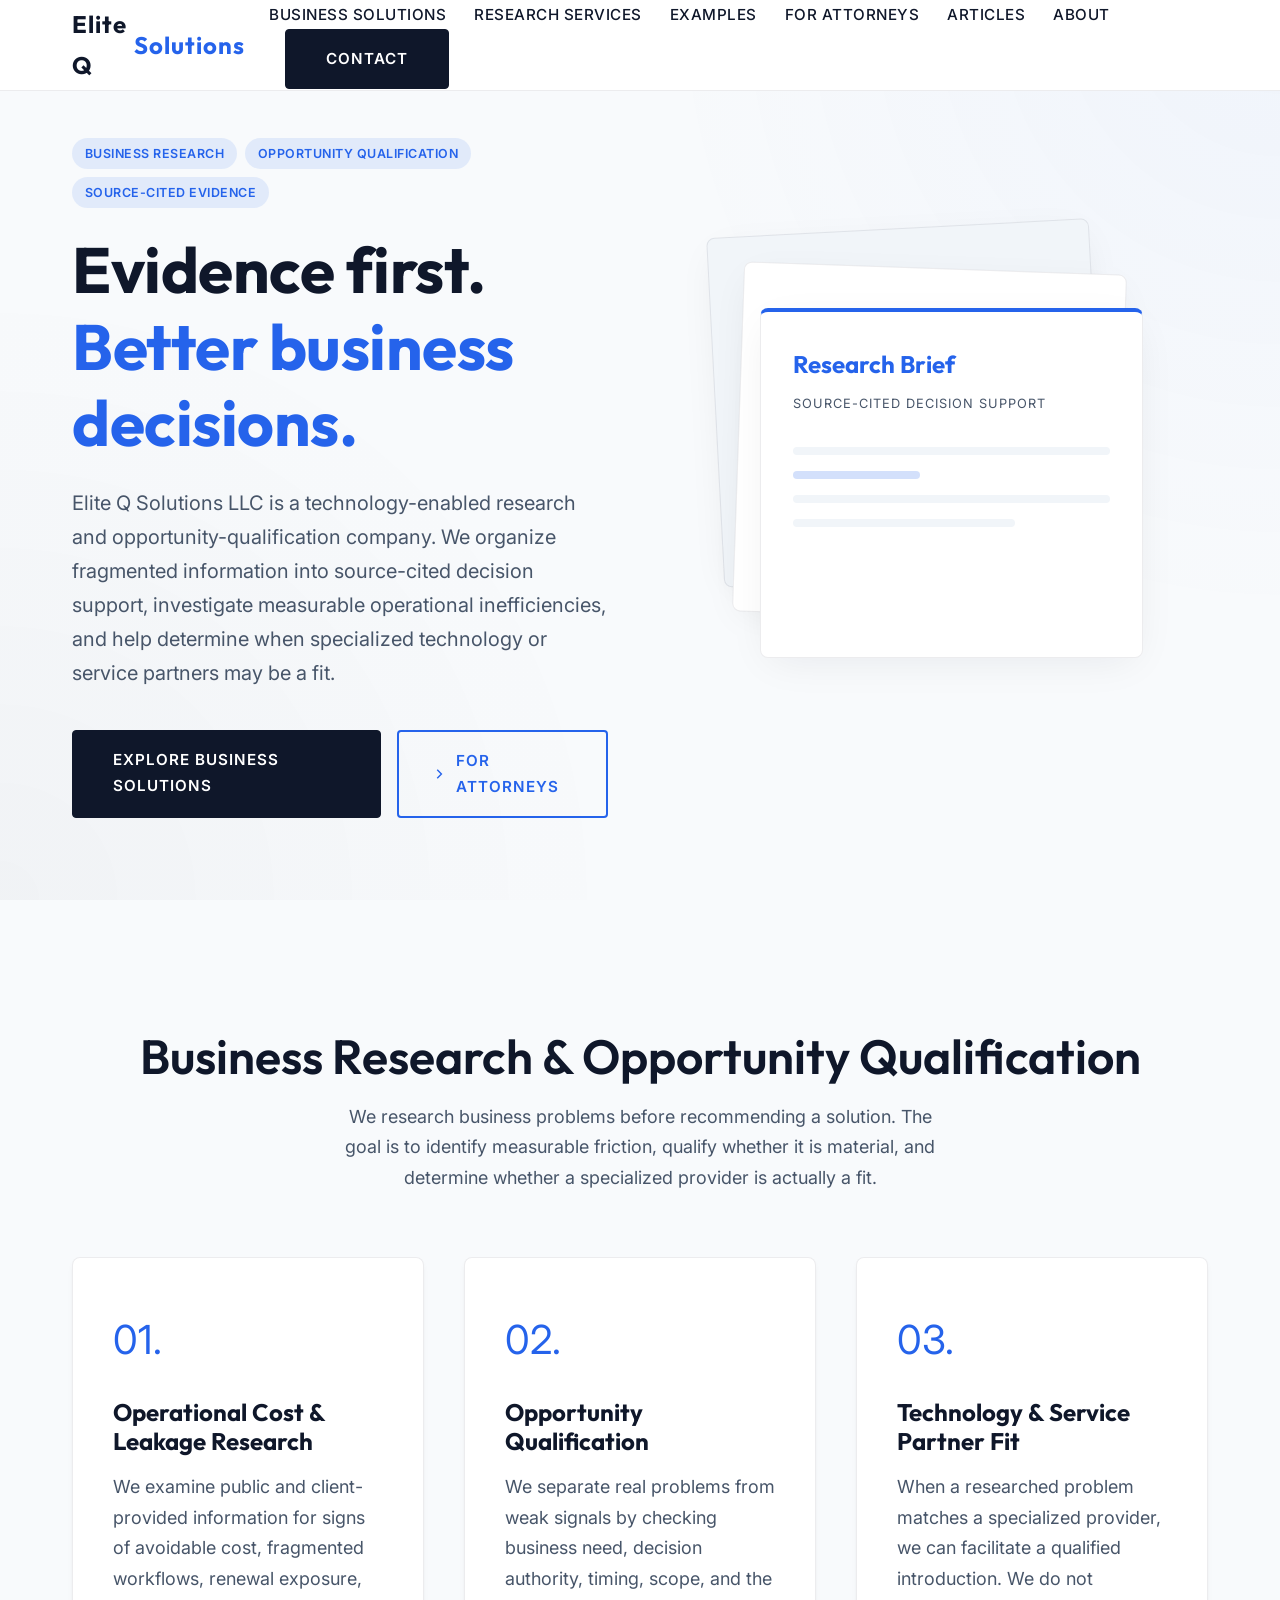
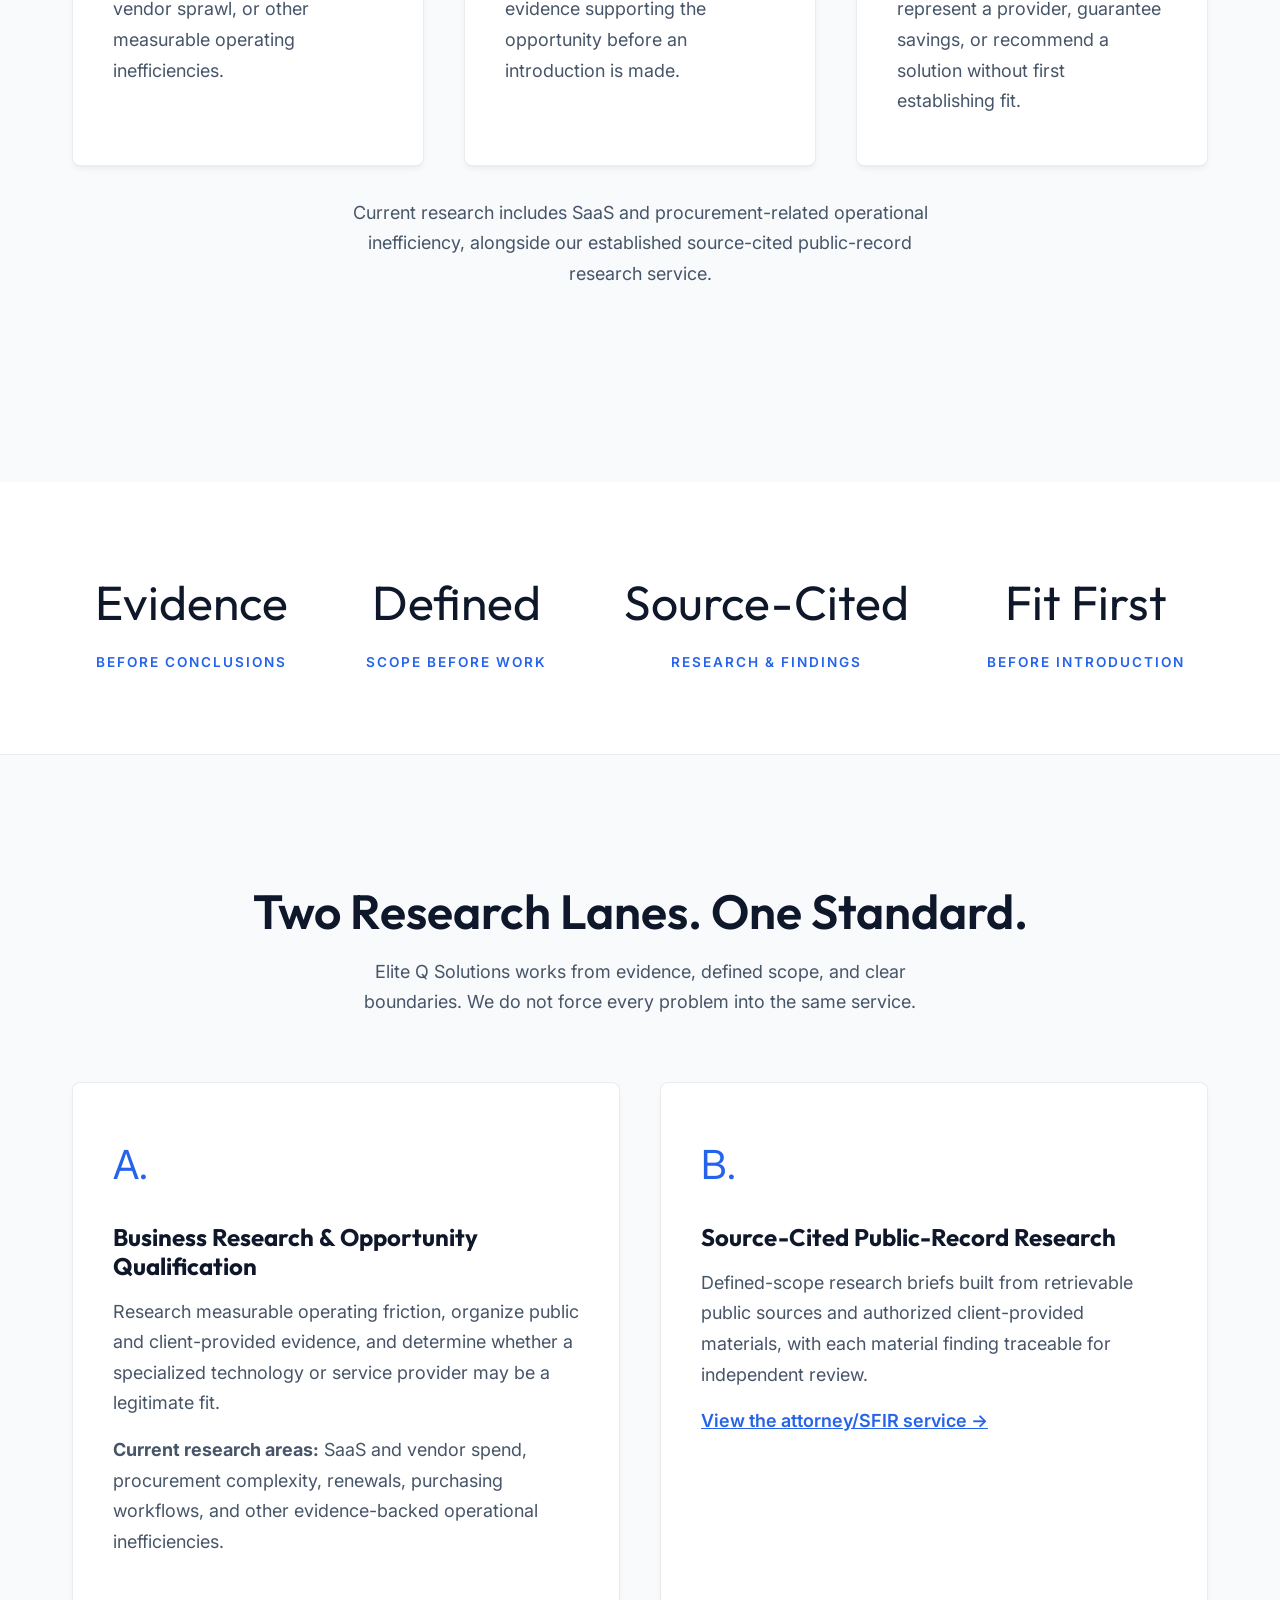
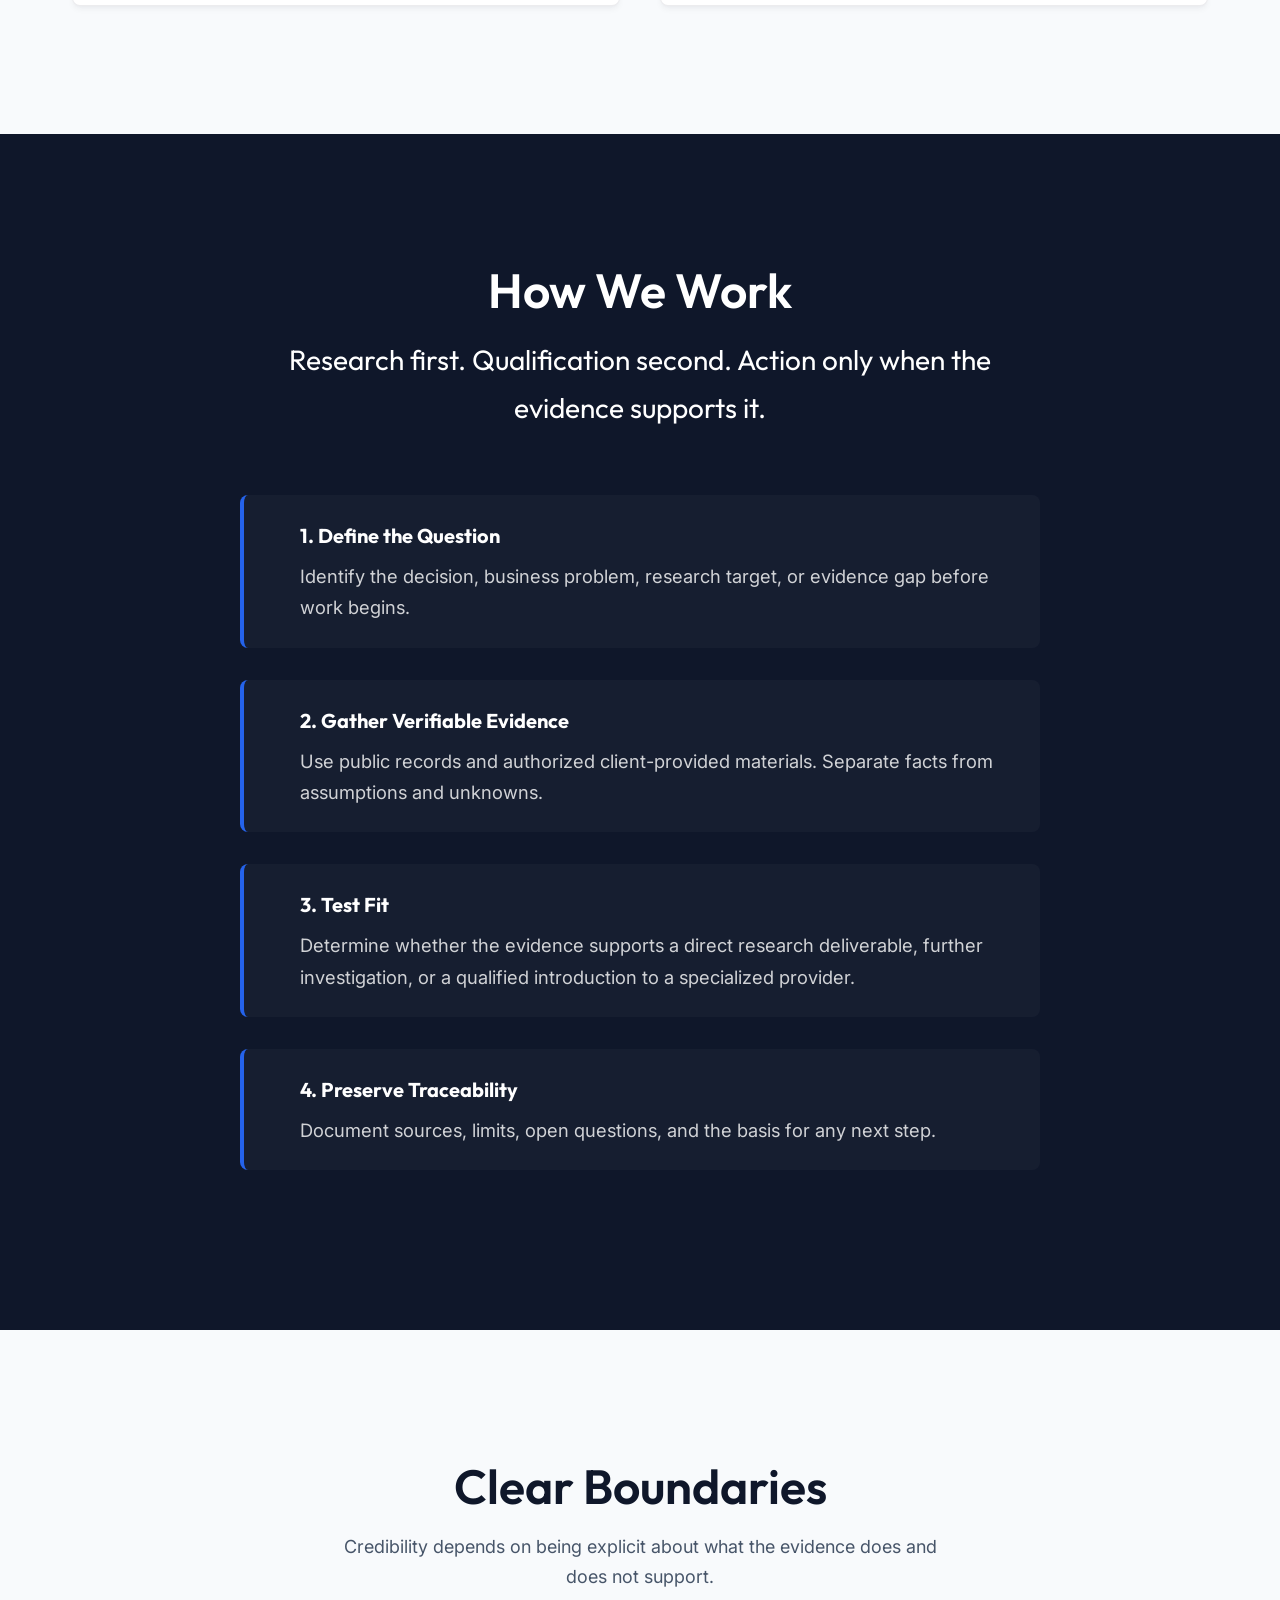
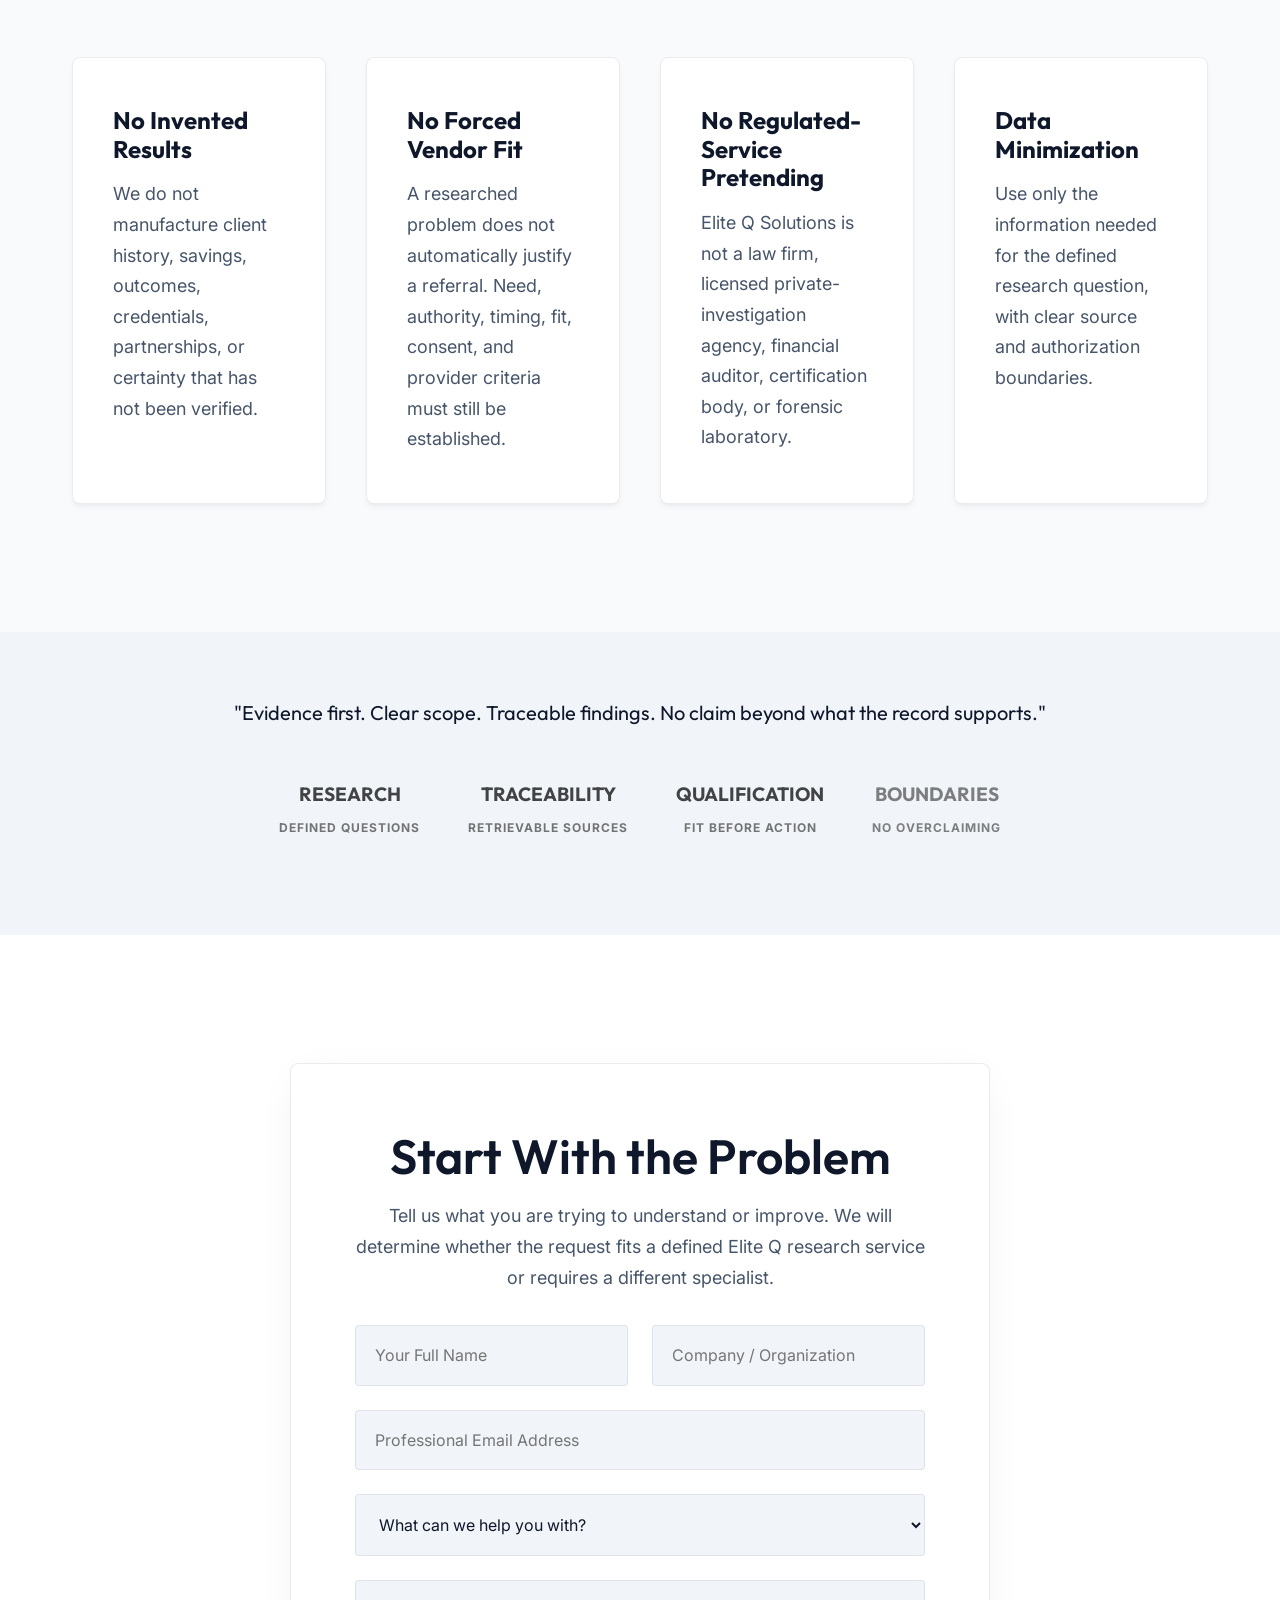
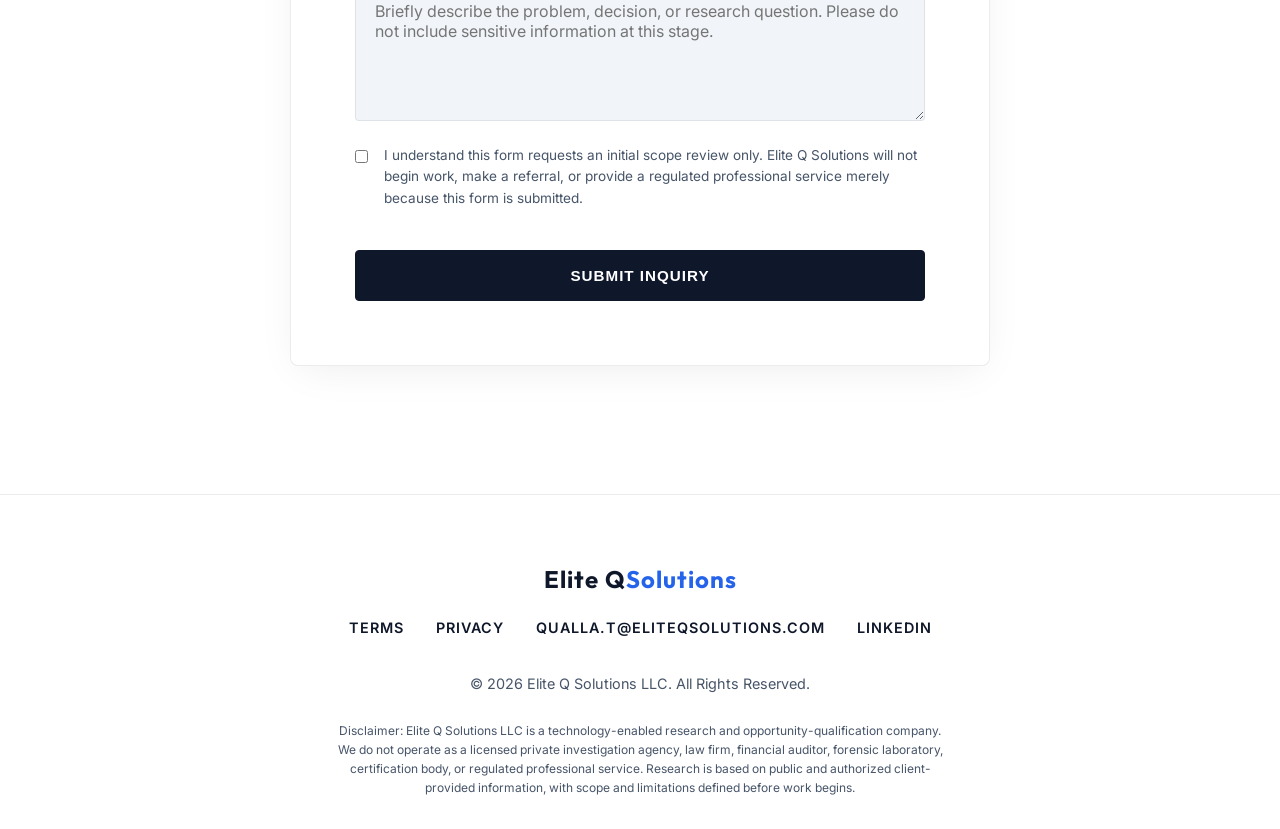
==== commit cfab94db: "Replace stale forensic positioning with buyer trust proof" ====
--- a/index.html
+++ b/index.html
@@ -26,6 +26,7 @@
             <nav>
                 <a href="#business">Business Solutions</a>
                 <a href="#services">Research Services</a>
+                <a href="case-studies.html">Examples</a>
                 <a href="attorneys.html">For Attorneys</a>
                 <a href="articles.html">Articles</a>
                 <a href="#about">About</a>
